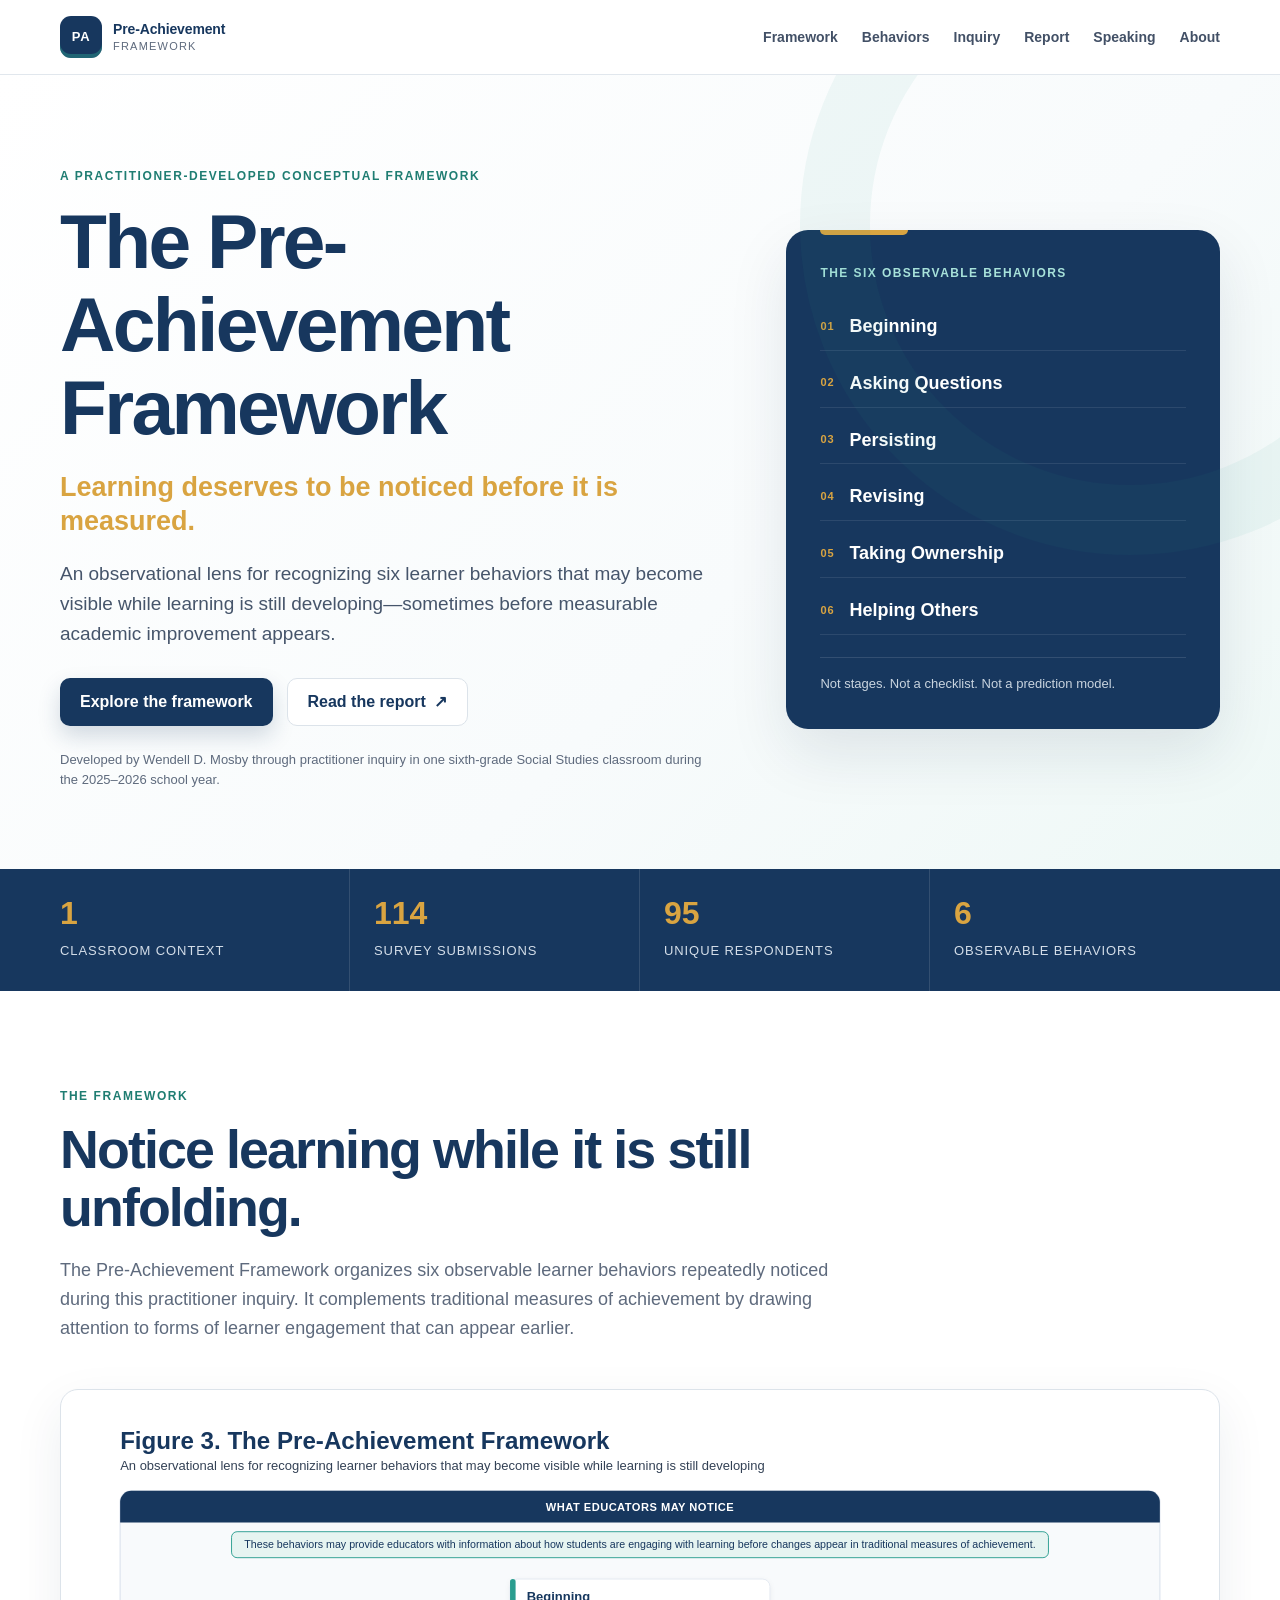
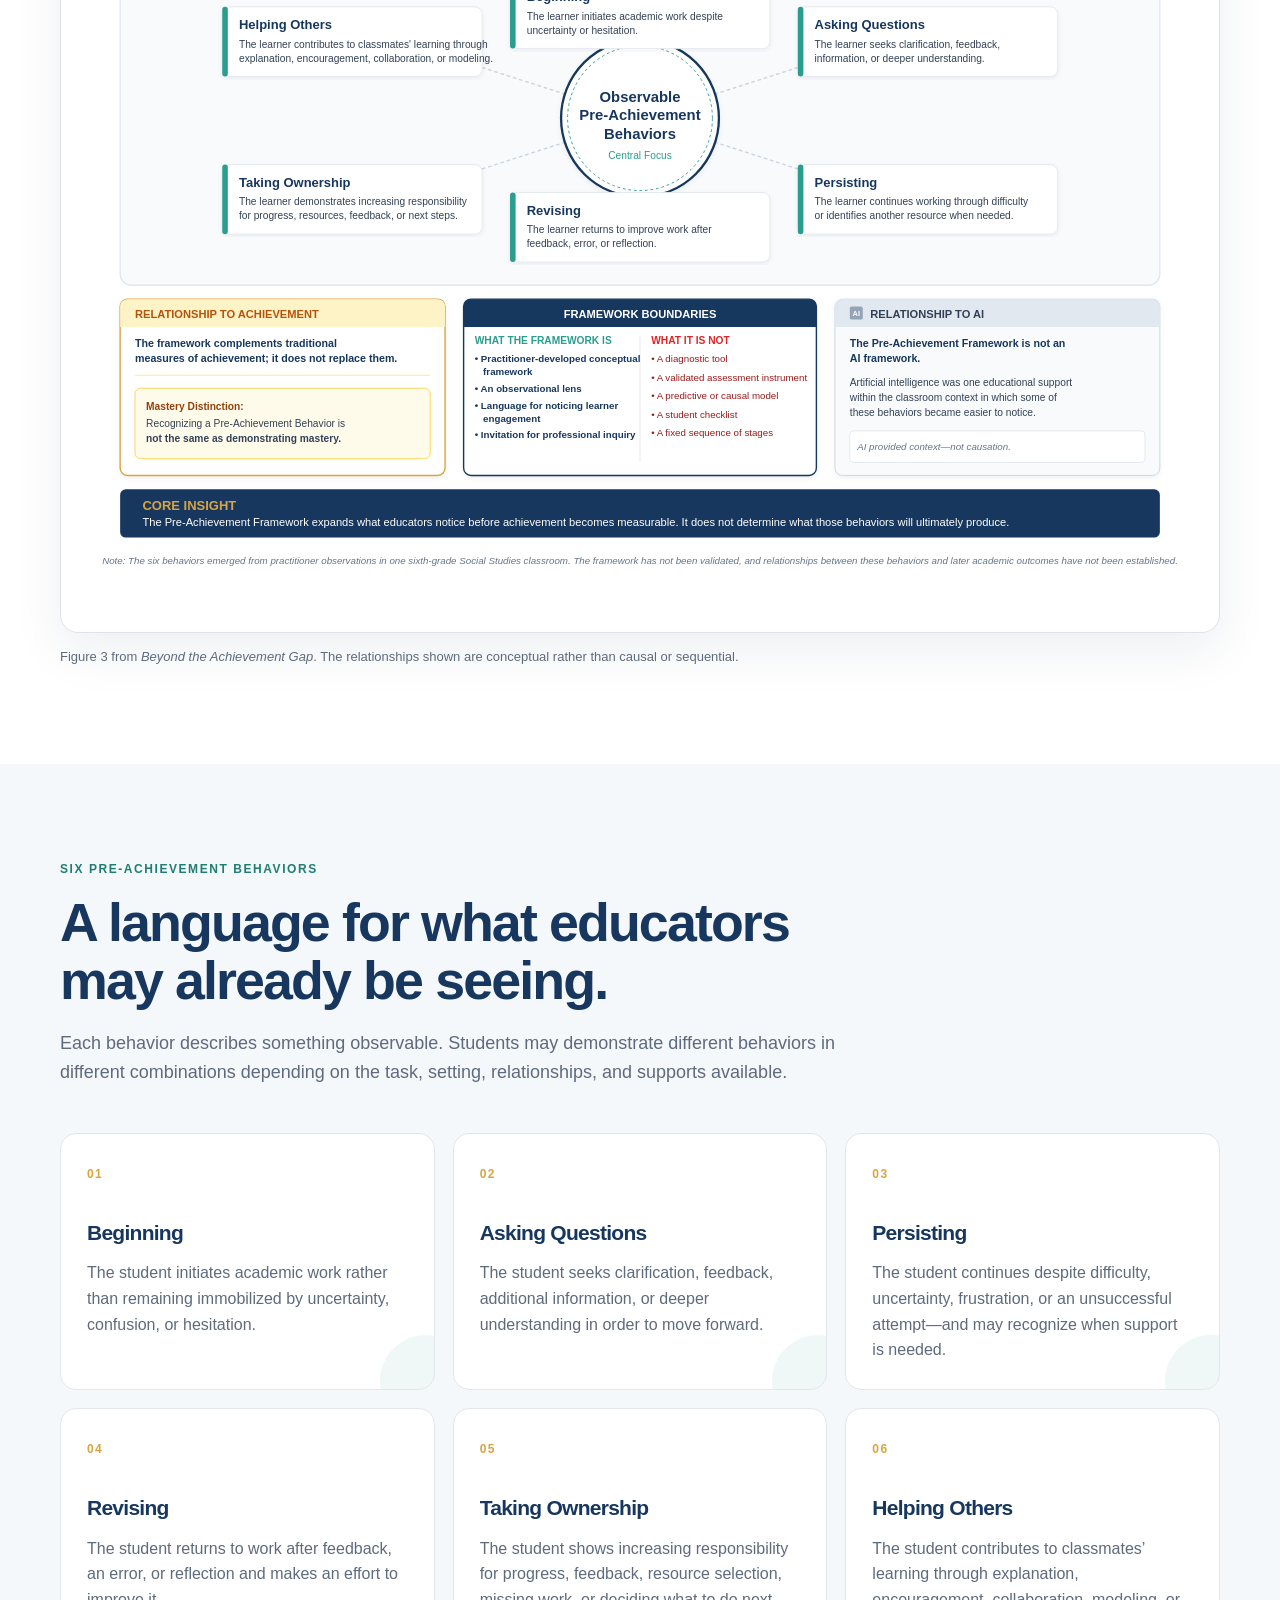
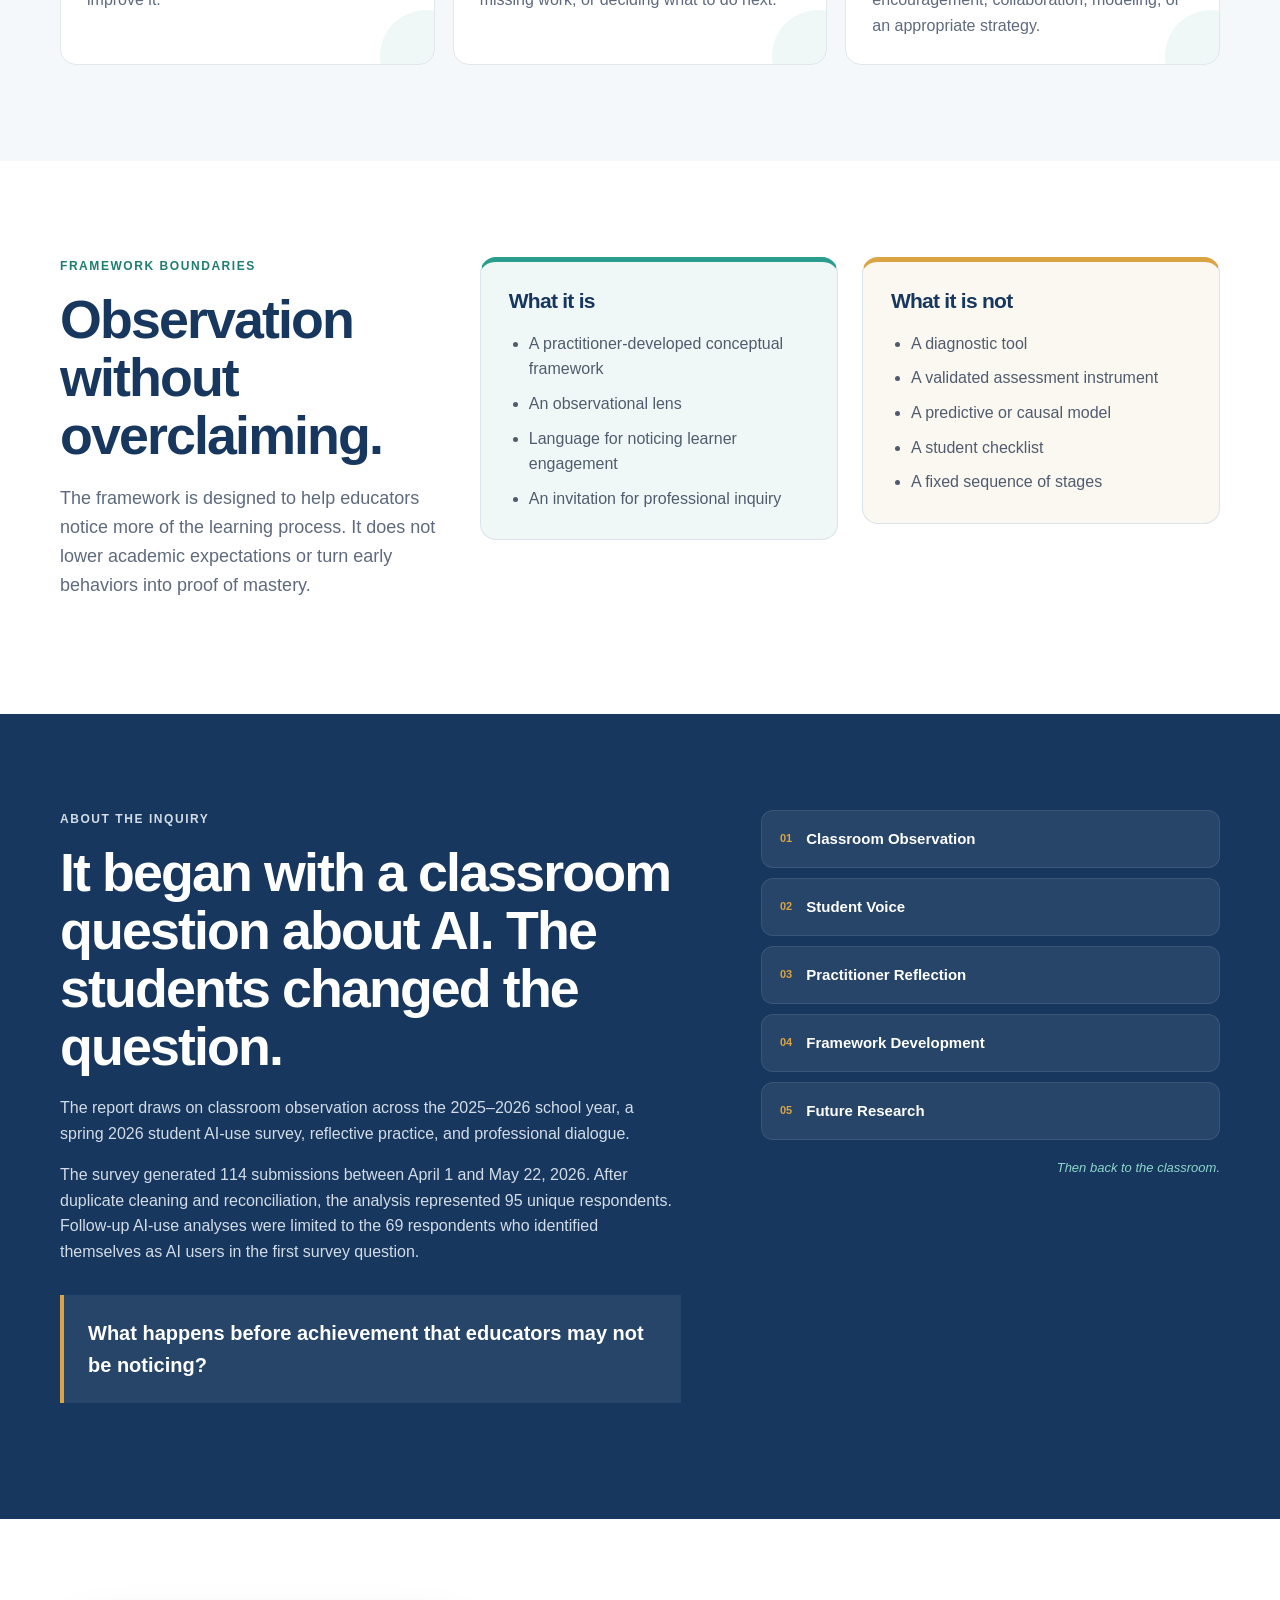
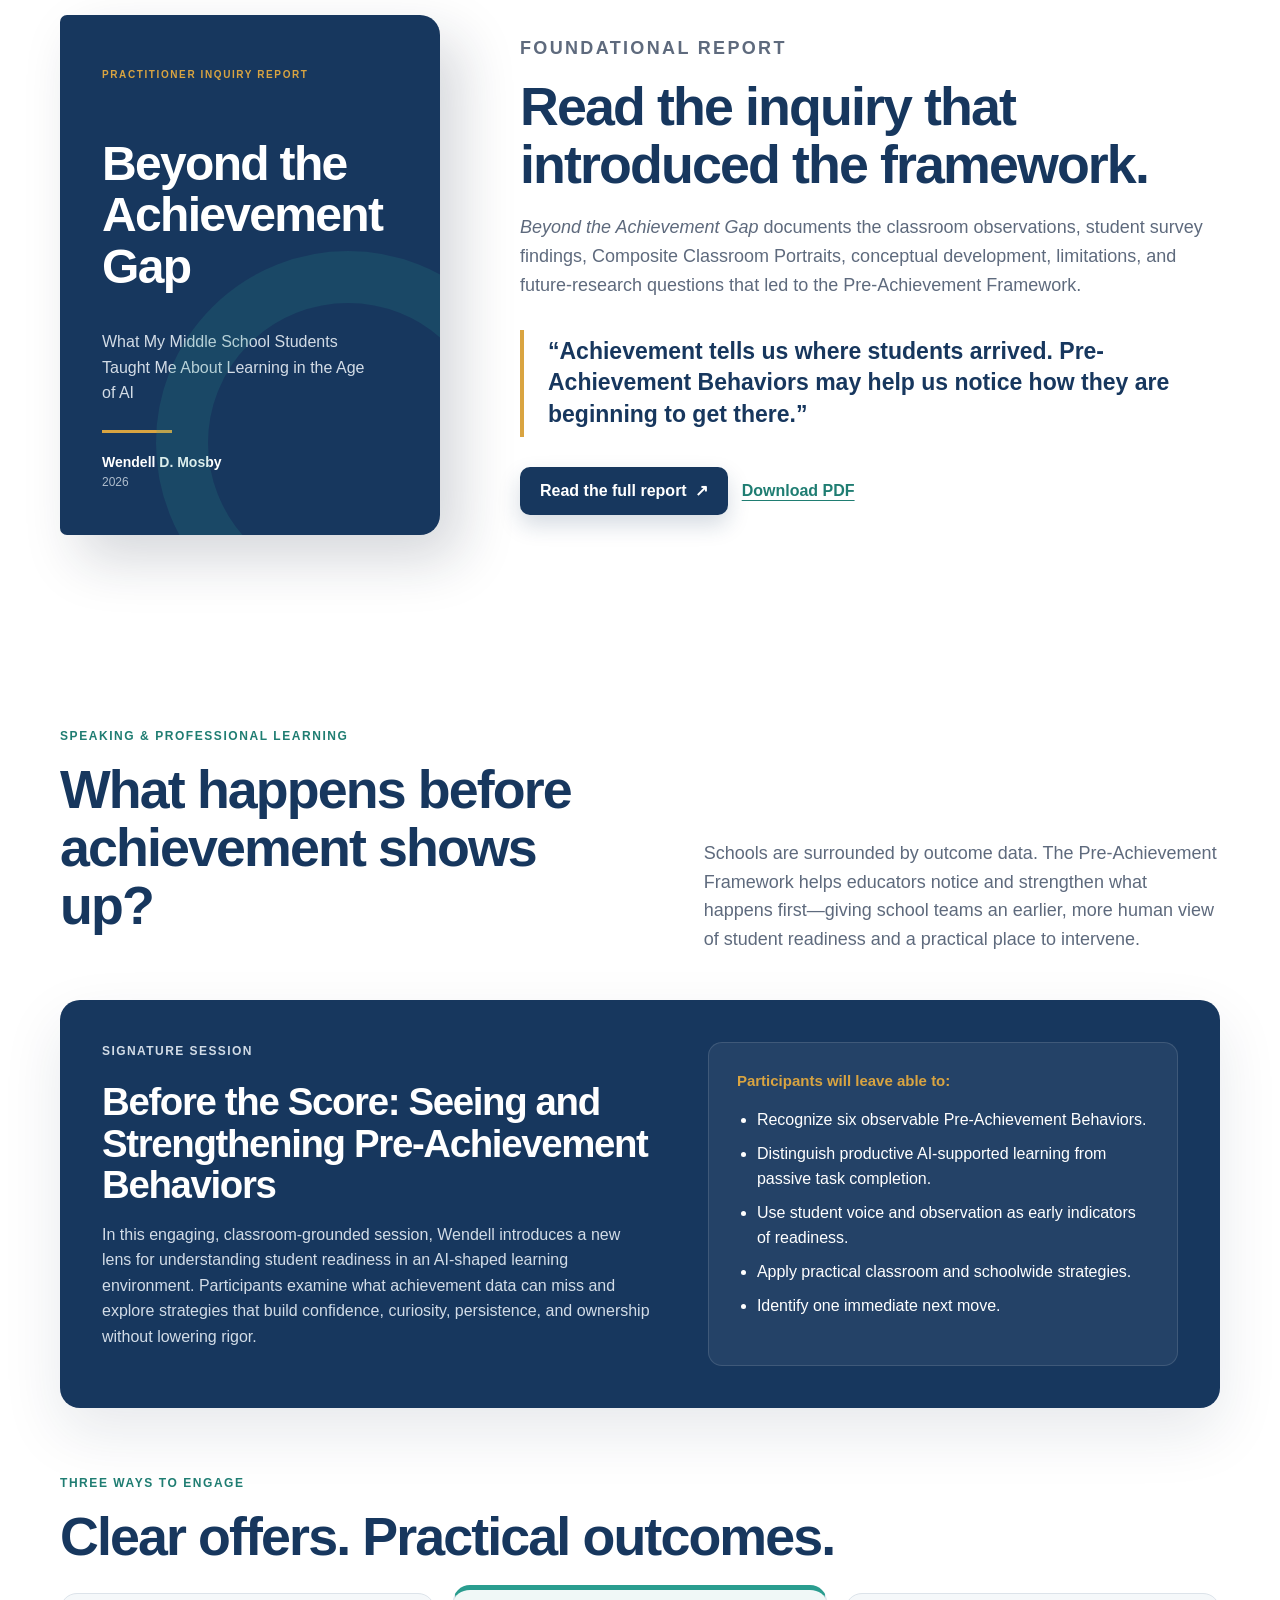
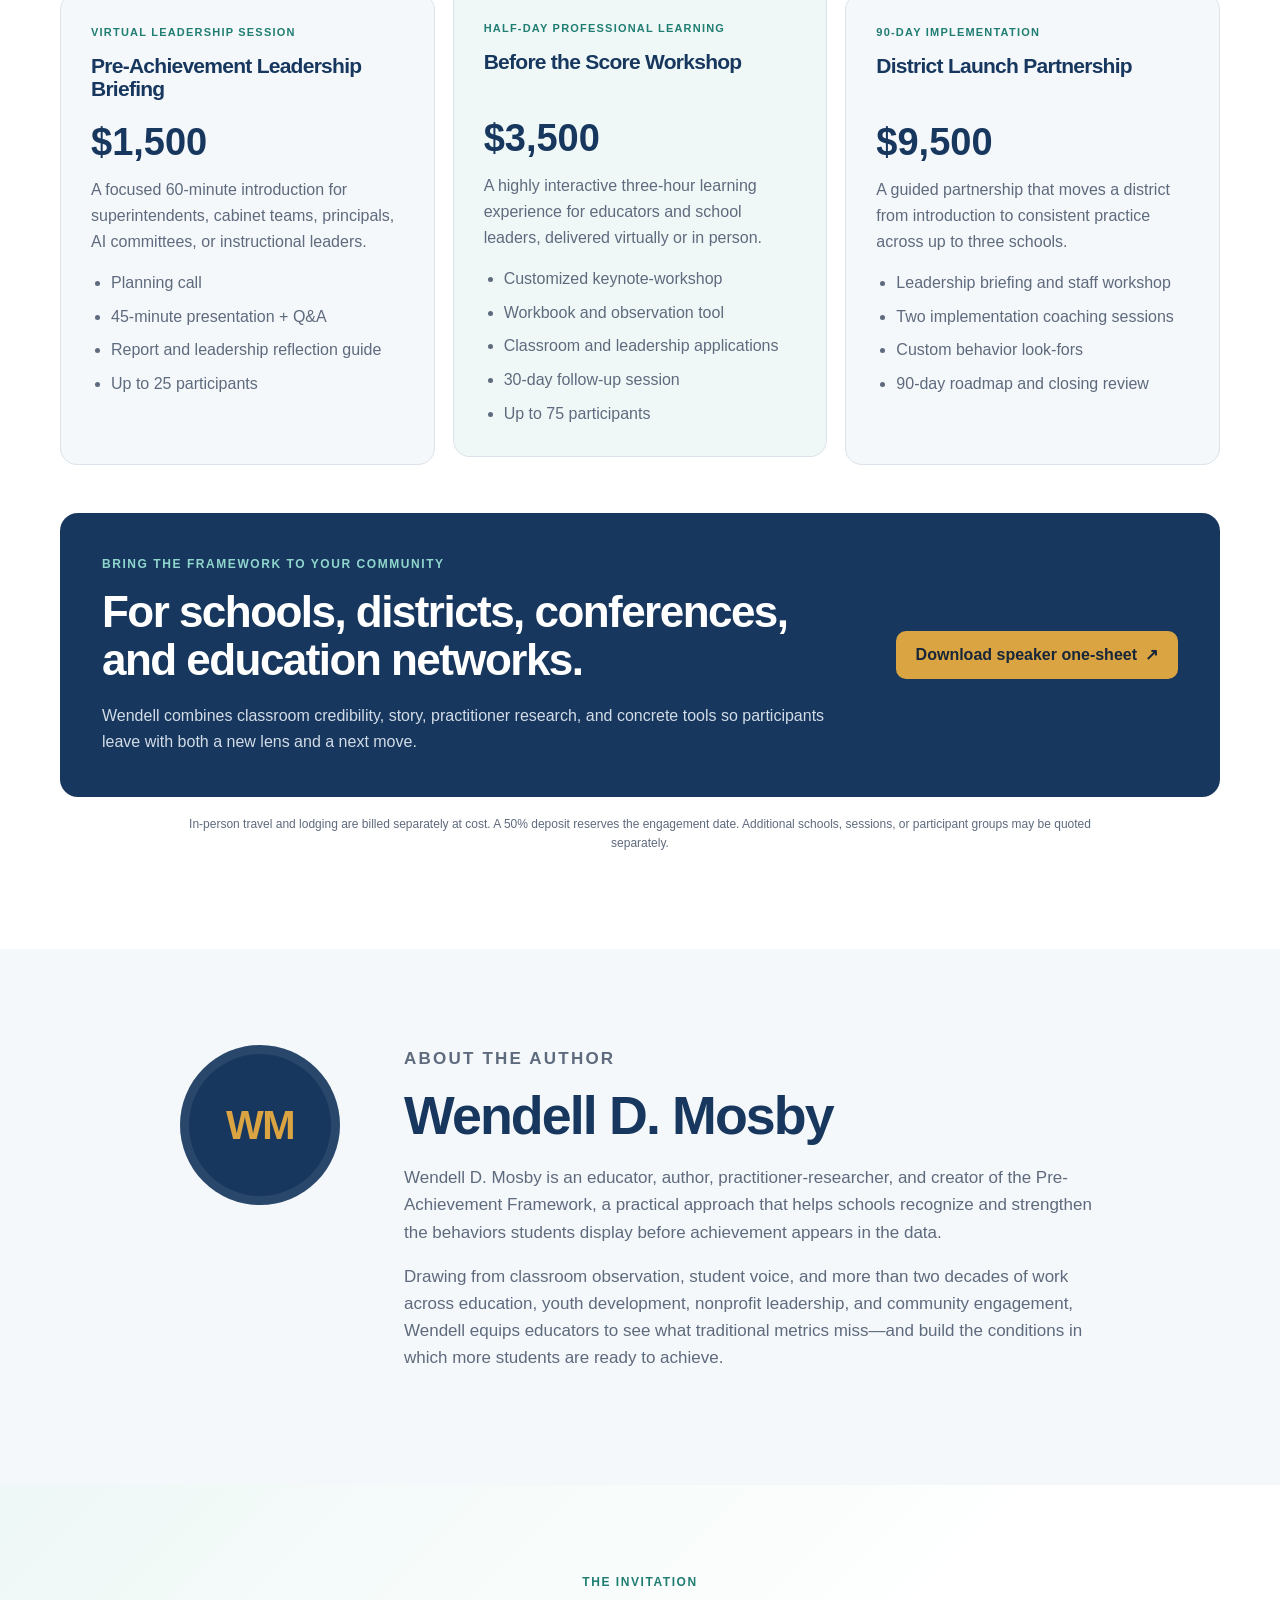
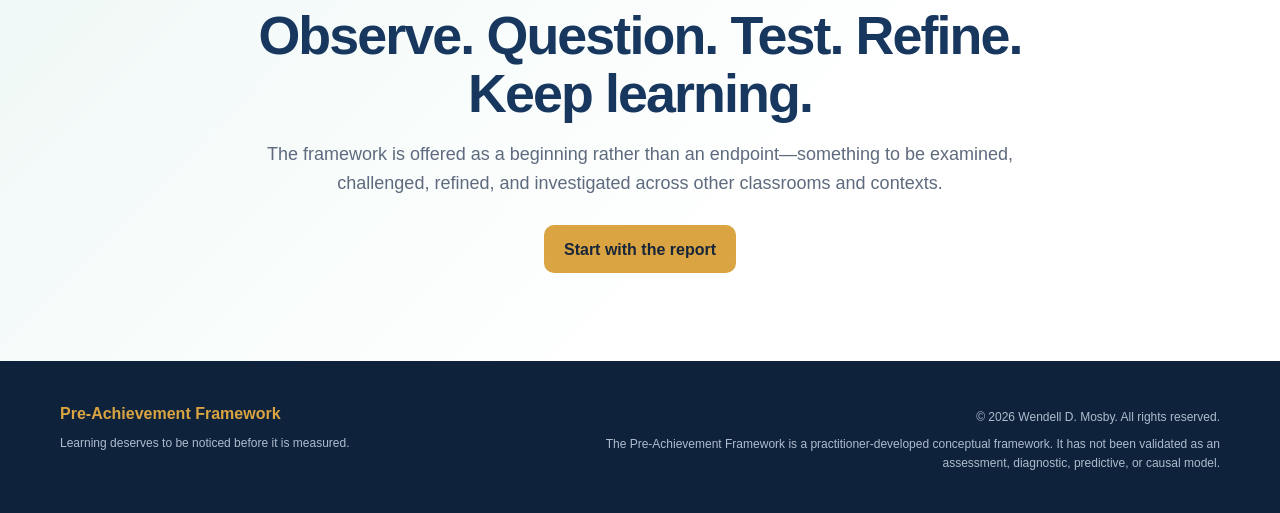
==== index.html @ fcca393e "Add speaking and professional learning section" ====
<!doctype html>
<html lang="en">
<head>
  <meta charset="utf-8">
  <meta name="viewport" content="width=device-width, initial-scale=1">
  <title>Pre-Achievement Framework | Wendell D. Mosby</title>
  <meta name="description" content="The Pre-Achievement Framework is a practitioner-developed observational lens for noticing six learner behaviors while learning is still unfolding: Beginning, Asking Questions, Persisting, Revising, Taking Ownership, and Helping Others.">
  <meta name="author" content="Wendell D. Mosby">
  <meta name="theme-color" content="#17375e">
  <meta property="og:type" content="website">
  <meta property="og:title" content="The Pre-Achievement Framework">
  <meta property="og:description" content="Learning deserves to be noticed before it is measured.">
  <meta property="og:url" content="https://preachievementframework.com/">
  <meta property="og:image" content="https://preachievementframework.com/assets/social-card.png">
  <meta name="twitter:card" content="summary_large_image">
  <link rel="canonical" href="https://preachievementframework.com/">
  <link rel="icon" href="assets/favicon.svg" type="image/svg+xml">
  <link rel="stylesheet" href="styles.css">
  <script type="application/ld+json">
  {
    "@context": "https://schema.org",
    "@type": "CreativeWork",
    "name": "Pre-Achievement Framework",
    "author": {
      "@type": "Person",
      "name": "Wendell D. Mosby"
    },
    "url": "https://preachievementframework.com/",
    "description": "A practitioner-developed conceptual framework that organizes six observable learner behaviors noticed while learning is still developing."
  }
  </script>
</head>
<body>
  <a class="skip-link" href="#main">Skip to main content</a>

  <header class="site-header">
    <div class="container nav-wrap">
      <a class="brand" href="#top" aria-label="Pre-Achievement Framework home">
        <span class="brand-mark" aria-hidden="true">PA</span>
        <span class="brand-copy">
          <strong>Pre-Achievement</strong>
          <small>Framework</small>
        </span>
      </a>
      <nav class="site-nav" aria-label="Primary navigation">
        <a href="#framework">Framework</a>
        <a href="#behaviors">Behaviors</a>
        <a href="#inquiry">Inquiry</a>
        <a href="#report">Report</a>
        <a href="#speaking">Speaking</a>
        <a href="#about">About</a>
      </nav>
    </div>
  </header>

  <main id="main">
    <section class="hero" id="top">
      <div class="container hero-grid">
        <div class="hero-copy">
          <p class="eyebrow">A practitioner-developed conceptual framework</p>
          <h1>The Pre-Achievement Framework</h1>
          <p class="hero-tagline">Learning deserves to be noticed before it is measured.</p>
          <p class="hero-lede">An observational lens for recognizing six learner behaviors that may become visible while learning is still developing—sometimes before measurable academic improvement appears.</p>
          <div class="hero-actions">
            <a class="button button-primary" href="#framework">Explore the framework</a>
            <a class="button button-secondary" href="assets/Beyond-the-Achievement-Gap.pdf" target="_blank" rel="noopener">Read the report <span aria-hidden="true">↗</span></a>
          </div>
          <p class="hero-note">Developed by Wendell D. Mosby through practitioner inquiry in one sixth-grade Social Studies classroom during the 2025–2026 school year.</p>
        </div>

        <div class="hero-panel" aria-label="Pre-Achievement Framework summary">
          <p class="panel-kicker">The six observable behaviors</p>
          <ol class="behavior-list behavior-list-hero">
            <li><span>01</span>Beginning</li>
            <li><span>02</span>Asking Questions</li>
            <li><span>03</span>Persisting</li>
            <li><span>04</span>Revising</li>
            <li><span>05</span>Taking Ownership</li>
            <li><span>06</span>Helping Others</li>
          </ol>
          <div class="panel-rule"></div>
          <p class="panel-foot">Not stages. Not a checklist. Not a prediction model.</p>
        </div>
      </div>
    </section>

    <section class="evidence-strip" aria-label="Inquiry at a glance">
      <div class="container stat-grid">
        <div class="stat"><strong>1</strong><span>classroom context</span></div>
        <div class="stat"><strong>114</strong><span>survey submissions</span></div>
        <div class="stat"><strong>95</strong><span>unique respondents</span></div>
        <div class="stat"><strong>6</strong><span>observable behaviors</span></div>
      </div>
    </section>

    <section class="section" id="framework">
      <div class="container">
        <div class="section-heading narrow">
          <p class="eyebrow">The framework</p>
          <h2>Notice learning while it is still unfolding.</h2>
          <p>The Pre-Achievement Framework organizes six observable learner behaviors repeatedly noticed during this practitioner inquiry. It complements traditional measures of achievement by drawing attention to forms of learner engagement that can appear earlier.</p>
        </div>

        <figure class="framework-figure">
          <div class="figure-shell">
            <img src="assets/pre-achievement-framework.svg" alt="The Pre-Achievement Framework showing six non-sequential observable behaviors: Beginning, Asking Questions, Persisting, Revising, Taking Ownership, and Helping Others. The figure states that the framework complements achievement measures and is not diagnostic, predictive, causal, or a checklist.">
          </div>
          <figcaption>Figure 3 from <em>Beyond the Achievement Gap</em>. The relationships shown are conceptual rather than causal or sequential.</figcaption>
        </figure>
      </div>
    </section>

    <section class="section section-tint" id="behaviors">
      <div class="container">
        <div class="section-heading">
          <p class="eyebrow">Six Pre-Achievement Behaviors</p>
          <h2>A language for what educators may already be seeing.</h2>
          <p>Each behavior describes something observable. Students may demonstrate different behaviors in different combinations depending on the task, setting, relationships, and supports available.</p>
        </div>

        <div class="card-grid">
          <article class="behavior-card">
            <span class="card-number">01</span>
            <h3>Beginning</h3>
            <p>The student initiates academic work rather than remaining immobilized by uncertainty, confusion, or hesitation.</p>
          </article>
          <article class="behavior-card">
            <span class="card-number">02</span>
            <h3>Asking Questions</h3>
            <p>The student seeks clarification, feedback, additional information, or deeper understanding in order to move forward.</p>
          </article>
          <article class="behavior-card">
            <span class="card-number">03</span>
            <h3>Persisting</h3>
            <p>The student continues despite difficulty, uncertainty, frustration, or an unsuccessful attempt—and may recognize when support is needed.</p>
          </article>
          <article class="behavior-card">
            <span class="card-number">04</span>
            <h3>Revising</h3>
            <p>The student returns to work after feedback, an error, or reflection and makes an effort to improve it.</p>
          </article>
          <article class="behavior-card">
            <span class="card-number">05</span>
            <h3>Taking Ownership</h3>
            <p>The student shows increasing responsibility for progress, feedback, resource selection, missing work, or deciding what to do next.</p>
          </article>
          <article class="behavior-card">
            <span class="card-number">06</span>
            <h3>Helping Others</h3>
            <p>The student contributes to classmates’ learning through explanation, encouragement, collaboration, modeling, or an appropriate strategy.</p>
          </article>
        </div>
      </div>
    </section>

    <section class="section guardrails">
      <div class="container guardrail-grid">
        <div>
          <p class="eyebrow">Framework boundaries</p>
          <h2>Observation without overclaiming.</h2>
          <p>The framework is designed to help educators notice more of the learning process. It does not lower academic expectations or turn early behaviors into proof of mastery.</p>
        </div>
        <div class="boundary-card boundary-yes">
          <h3>What it is</h3>
          <ul>
            <li>A practitioner-developed conceptual framework</li>
            <li>An observational lens</li>
            <li>Language for noticing learner engagement</li>
            <li>An invitation for professional inquiry</li>
          </ul>
        </div>
        <div class="boundary-card boundary-no">
          <h3>What it is not</h3>
          <ul>
            <li>A diagnostic tool</li>
            <li>A validated assessment instrument</li>
            <li>A predictive or causal model</li>
            <li>A student checklist</li>
            <li>A fixed sequence of stages</li>
          </ul>
        </div>
      </div>
    </section>

    <section class="section section-navy" id="inquiry">
      <div class="container inquiry-grid">
        <div>
          <p class="eyebrow eyebrow-light">About the inquiry</p>
          <h2>It began with a classroom question about AI. The students changed the question.</h2>
          <p>The report draws on classroom observation across the 2025–2026 school year, a spring 2026 student AI-use survey, reflective practice, and professional dialogue.</p>
          <p>The survey generated 114 submissions between April 1 and May 22, 2026. After duplicate cleaning and reconciliation, the analysis represented 95 unique respondents. Follow-up AI-use analyses were limited to the 69 respondents who identified themselves as AI users in the first survey question.</p>
          <p class="inquiry-question">What happens before achievement that educators may not be noticing?</p>
        </div>
        <div class="inquiry-flow" aria-label="Practitioner inquiry cycle">
          <div><span>01</span><strong>Classroom Observation</strong></div>
          <div><span>02</span><strong>Student Voice</strong></div>
          <div><span>03</span><strong>Practitioner Reflection</strong></div>
          <div><span>04</span><strong>Framework Development</strong></div>
          <div><span>05</span><strong>Future Research</strong></div>
          <p>Then back to the classroom.</p>
        </div>
      </div>
    </section>

    <section class="section" id="report">
      <div class="container report-grid">
        <div class="report-cover" aria-label="Report cover">
          <p class="report-series">PRACTITIONER INQUIRY REPORT</p>
          <h2>Beyond the<br>Achievement Gap</h2>
          <p>What My Middle School Students Taught Me About Learning in the Age of AI</p>
          <div class="report-cover-rule"></div>
          <strong>Wendell D. Mosby</strong>
          <span>2026</span>
        </div>
        <div class="report-copy">
          <p class="eyebrow">Foundational report</p>
          <h2>Read the inquiry that introduced the framework.</h2>
          <p><em>Beyond the Achievement Gap</em> documents the classroom observations, student survey findings, Composite Classroom Portraits, conceptual development, limitations, and future-research questions that led to the Pre-Achievement Framework.</p>
          <blockquote>“Achievement tells us where students arrived. Pre-Achievement Behaviors may help us notice how they are beginning to get there.”</blockquote>
          <div class="hero-actions">
            <a class="button button-primary" href="assets/Beyond-the-Achievement-Gap.pdf" target="_blank" rel="noopener">Read the full report <span aria-hidden="true">↗</span></a>
            <a class="text-link" href="assets/Beyond-the-Achievement-Gap.pdf" download>Download PDF</a>
          </div>
        </div>
      </div>
    </section>

    <section class="section speaking" id="speaking">
      <div class="container">
        <div class="section-heading speaking-heading">
          <div>
            <p class="eyebrow">Speaking &amp; Professional Learning</p>
            <h2>What happens before achievement shows up?</h2>
          </div>
          <p>Schools are surrounded by outcome data. The Pre-Achievement Framework helps educators notice and strengthen what happens first—giving school teams an earlier, more human view of student readiness and a practical place to intervene.</p>
        </div>

        <div class="signature-session">
          <div class="session-copy">
            <p class="panel-kicker">Signature session</p>
            <h3>Before the Score: Seeing and Strengthening Pre-Achievement Behaviors</h3>
            <p>In this engaging, classroom-grounded session, Wendell introduces a new lens for understanding student readiness in an AI-shaped learning environment. Participants examine what achievement data can miss and explore strategies that build confidence, curiosity, persistence, and ownership without lowering rigor.</p>
          </div>
          <div class="session-outcomes">
            <h4>Participants will leave able to:</h4>
            <ul>
              <li>Recognize six observable Pre-Achievement Behaviors.</li>
              <li>Distinguish productive AI-supported learning from passive task completion.</li>
              <li>Use student voice and observation as early indicators of readiness.</li>
              <li>Apply practical classroom and schoolwide strategies.</li>
              <li>Identify one immediate next move.</li>
            </ul>
          </div>
        </div>

        <div class="offers-heading">
          <p class="eyebrow">Three ways to engage</p>
          <h2>Clear offers. Practical outcomes.</h2>
        </div>
        <div class="offer-grid">
          <article class="offer-card">
            <p class="offer-label">Virtual leadership session</p>
            <h3>Pre-Achievement Leadership Briefing</h3>
            <p class="offer-price">$1,500</p>
            <p>A focused 60-minute introduction for superintendents, cabinet teams, principals, AI committees, or instructional leaders.</p>
            <ul>
              <li>Planning call</li>
              <li>45-minute presentation + Q&amp;A</li>
              <li>Report and leadership reflection guide</li>
              <li>Up to 25 participants</li>
            </ul>
          </article>
          <article class="offer-card offer-featured">
            <p class="offer-label">Half-day professional learning</p>
            <h3>Before the Score Workshop</h3>
            <p class="offer-price">$3,500</p>
            <p>A highly interactive three-hour learning experience for educators and school leaders, delivered virtually or in person.</p>
            <ul>
              <li>Customized keynote-workshop</li>
              <li>Workbook and observation tool</li>
              <li>Classroom and leadership applications</li>
              <li>30-day follow-up session</li>
              <li>Up to 75 participants</li>
            </ul>
          </article>
          <article class="offer-card">
            <p class="offer-label">90-day implementation</p>
            <h3>District Launch Partnership</h3>
            <p class="offer-price">$9,500</p>
            <p>A guided partnership that moves a district from introduction to consistent practice across up to three schools.</p>
            <ul>
              <li>Leadership briefing and staff workshop</li>
              <li>Two implementation coaching sessions</li>
              <li>Custom behavior look-fors</li>
              <li>90-day roadmap and closing review</li>
            </ul>
          </article>
        </div>

        <div class="booking-band">
          <div>
            <p class="eyebrow eyebrow-light">Bring the framework to your community</p>
            <h2>For schools, districts, conferences, and education networks.</h2>
            <p>Wendell combines classroom credibility, story, practitioner research, and concrete tools so participants leave with both a new lens and a next move.</p>
          </div>
          <a class="button button-gold" href="assets/Wendell_Mosby_Pre-Achievement_One-Sheet.pdf" target="_blank" rel="noopener">Download speaker one-sheet <span aria-hidden="true">↗</span></a>
        </div>
        <p class="pricing-note">In-person travel and lodging are billed separately at cost. A 50% deposit reserves the engagement date. Additional schools, sessions, or participant groups may be quoted separately.</p>
      </div>
    </section>

    <section class="section section-tint" id="about">
      <div class="container about-grid">
        <div class="author-monogram" aria-hidden="true">WM</div>
        <div>
          <p class="eyebrow">About the author</p>
          <h2>Wendell D. Mosby</h2>
          <p>Wendell D. Mosby is an educator, author, practitioner-researcher, and creator of the Pre-Achievement Framework, a practical approach that helps schools recognize and strengthen the behaviors students display before achievement appears in the data.</p>
          <p>Drawing from classroom observation, student voice, and more than two decades of work across education, youth development, nonprofit leadership, and community engagement, Wendell equips educators to see what traditional metrics miss—and build the conditions in which more students are ready to achieve.</p>
        </div>
      </div>
    </section>

    <section class="closing">
      <div class="container closing-inner">
        <p class="eyebrow">The invitation</p>
        <h2>Observe. Question. Test. Refine. Keep learning.</h2>
        <p>The framework is offered as a beginning rather than an endpoint—something to be examined, challenged, refined, and investigated across other classrooms and contexts.</p>
        <a class="button button-gold" href="assets/Beyond-the-Achievement-Gap.pdf" target="_blank" rel="noopener">Start with the report</a>
      </div>
    </section>
  </main>

  <footer class="site-footer">
    <div class="container footer-grid">
      <div>
        <strong>Pre-Achievement Framework</strong>
        <p>Learning deserves to be noticed before it is measured.</p>
      </div>
      <div class="footer-note">
        <p>© 2026 Wendell D. Mosby. All rights reserved.</p>
        <p>The Pre-Achievement Framework is a practitioner-developed conceptual framework. It has not been validated as an assessment, diagnostic, predictive, or causal model.</p>
      </div>
    </div>
  </footer>
</body>
</html>
---- styles.css ----
:root {
  --navy: #17375e;
  --navy-2: #102844;
  --teal: #2a9d8f;
  --teal-dark: #1f7d72;
  --gold: #d9a441;
  --ink: #172033;
  --muted: #5e6a7d;
  --line: #dce3ea;
  --soft: #f5f8fa;
  --white: #ffffff;
  --radius: 18px;
  --shadow: 0 24px 60px rgba(20, 40, 70, 0.10);
}

* { box-sizing: border-box; }
html { scroll-behavior: smooth; }
body {
  margin: 0;
  color: var(--ink);
  background: var(--white);
  font-family: Inter, ui-sans-serif, -apple-system, BlinkMacSystemFont, "Segoe UI", Roboto, Helvetica, Arial, sans-serif;
  line-height: 1.6;
  -webkit-font-smoothing: antialiased;
}
img { max-width: 100%; display: block; }
a { color: inherit; }
.container { width: min(1160px, calc(100% - 40px)); margin: 0 auto; }
.narrow { max-width: 780px; }
.skip-link { position: absolute; top: -60px; left: 20px; background: var(--navy); color: white; padding: 10px 14px; z-index: 1000; }
.skip-link:focus { top: 12px; }

.site-header {
  position: sticky;
  top: 0;
  z-index: 20;
  background: rgba(255,255,255,.94);
  backdrop-filter: blur(14px);
  border-bottom: 1px solid rgba(220,227,234,.85);
}
.nav-wrap { min-height: 74px; display: flex; align-items: center; justify-content: space-between; gap: 32px; }
.brand { display: flex; align-items: center; gap: 11px; text-decoration: none; color: var(--navy); }
.brand-mark { width: 42px; height: 42px; border-radius: 11px; background: var(--navy); color: white; display: grid; place-items: center; font-size: 13px; font-weight: 800; letter-spacing: .06em; box-shadow: inset 0 -4px 0 rgba(42,157,143,.45); }
.brand-copy { display: flex; flex-direction: column; line-height: 1.05; }
.brand-copy strong { font-size: 14px; letter-spacing: -.01em; }
.brand-copy small { color: var(--muted); font-size: 11px; margin-top: 4px; text-transform: uppercase; letter-spacing: .11em; }
.site-nav { display: flex; gap: 24px; align-items: center; }
.site-nav a { color: #425066; text-decoration: none; font-size: 14px; font-weight: 650; }
.site-nav a:hover, .site-nav a:focus { color: var(--teal-dark); }

.hero { position: relative; overflow: visible; padding: 92px 0 78px; background: linear-gradient(135deg, #fff 0%, #f8fbfc 60%, #eef8f6 100%); }
.hero::after { content: ""; position: absolute; right: -180px; top: -180px; width: 520px; height: 520px; border-radius: 50%; border: 70px solid rgba(42,157,143,.06); pointer-events: none; }
.hero-grid { display: grid; grid-template-columns: minmax(0, 1.2fr) minmax(330px, .8fr); gap: 76px; align-items: center; }
.eyebrow { margin: 0 0 14px; color: var(--teal-dark); font-size: 12px; font-weight: 800; text-transform: uppercase; letter-spacing: .13em; }
.eyebrow-light { color: #8fd6cd; }
h1, h2, h3 { color: var(--navy); margin-top: 0; line-height: 1.08; letter-spacing: -.035em; }
h1 { font-size: clamp(48px, 6vw, 78px); margin-bottom: 22px; max-width: 760px; }
h2 { font-size: clamp(34px, 4.2vw, 54px); margin-bottom: 20px; }
h3 { font-size: 21px; margin-bottom: 10px; }
.hero-tagline { margin: 0 0 20px; color: var(--gold); font-weight: 750; font-size: clamp(20px, 2.2vw, 27px); line-height: 1.25; }
.hero-lede { max-width: 720px; font-size: 19px; color: #46556b; margin: 0 0 28px; }
.hero-actions { display: flex; align-items: center; gap: 14px; flex-wrap: wrap; }
.button { display: inline-flex; align-items: center; justify-content: center; gap: 8px; min-height: 48px; padding: 0 20px; border-radius: 10px; font-weight: 750; text-decoration: none; transition: transform .15s ease, box-shadow .15s ease, background .15s ease; }
.button:hover { transform: translateY(-1px); }
.button-primary { background: var(--navy); color: white; box-shadow: 0 10px 22px rgba(23,55,94,.18); }
.button-primary:hover { background: var(--navy-2); }
.button-secondary { background: white; color: var(--navy); border: 1px solid var(--line); }
.button-gold { background: var(--gold); color: #18263a; }
.text-link { color: var(--teal-dark); font-weight: 750; text-underline-offset: 4px; }
.hero-note { max-width: 670px; margin: 24px 0 0; color: var(--muted); font-size: 13px; }

.hero-panel { position: relative; background: var(--navy); color: white; border-radius: 22px; padding: 34px; box-shadow: var(--shadow); }
.hero-panel::before { content: ""; position: absolute; top: 0; left: 34px; width: 88px; height: 5px; background: var(--gold); border-radius: 0 0 5px 5px; }
.panel-kicker { margin: 0 0 20px; color: #a8e2da; font-size: 12px; font-weight: 800; text-transform: uppercase; letter-spacing: .12em; }
.behavior-list { list-style: none; margin: 0; padding: 0; }
.behavior-list-hero { display: grid; gap: 9px; }
.behavior-list-hero li { display: flex; align-items: center; gap: 15px; padding: 9px 0; font-size: 18px; font-weight: 680; border-bottom: 1px solid rgba(255,255,255,.09); }
.behavior-list-hero span { color: var(--gold); font-size: 11px; letter-spacing: .08em; }
.panel-rule { height: 1px; background: rgba(255,255,255,.12); margin: 22px 0 16px; }
.panel-foot { margin: 0; color: #c9d4df; font-size: 13px; }

.evidence-strip { background: var(--navy); color: white; }
.stat-grid { display: grid; grid-template-columns: repeat(4, 1fr); }
.stat { padding: 28px 24px; border-right: 1px solid rgba(255,255,255,.12); }
.stat:first-child { padding-left: 0; }
.stat:last-child { border-right: 0; }
.stat strong { display: block; color: var(--gold); font-size: 32px; line-height: 1; margin-bottom: 8px; }
.stat span { color: #d4dee9; font-size: 13px; text-transform: uppercase; letter-spacing: .07em; }

.section { padding: 96px 0; }
.section-tint { background: var(--soft); }
.section-heading { max-width: 820px; margin-bottom: 46px; }
.section-heading p:last-child, .guardrails > .container > div:first-child p:last-child { color: var(--muted); font-size: 18px; }
.figure-shell { background: white; border: 1px solid var(--line); border-radius: var(--radius); padding: 22px; box-shadow: 0 18px 50px rgba(30,55,80,.08); }
.framework-figure { margin: 44px 0 0; }
.framework-figure figcaption { margin-top: 14px; color: var(--muted); font-size: 13px; }

.card-grid { display: grid; grid-template-columns: repeat(3, 1fr); gap: 18px; }
.behavior-card { min-height: 235px; background: white; border: 1px solid #e2e7ec; border-radius: 16px; padding: 26px; position: relative; overflow: hidden; }
.behavior-card::after { content: ""; position: absolute; right: -38px; bottom: -38px; width: 92px; height: 92px; border-radius: 50%; background: rgba(42,157,143,.07); }
.card-number { display: inline-block; margin-bottom: 38px; color: var(--gold); font-size: 12px; font-weight: 850; letter-spacing: .12em; }
.behavior-card p { color: var(--muted); margin-bottom: 0; }

.guardrail-grid { display: grid; grid-template-columns: 1.05fr .95fr .95fr; gap: 24px; align-items: start; }
.boundary-card { border-radius: 16px; padding: 28px; border: 1px solid var(--line); }
.boundary-yes { background: #f0f8f7; border-top: 5px solid var(--teal); }
.boundary-no { background: #fbf8f1; border-top: 5px solid var(--gold); }
.boundary-card ul { margin: 18px 0 0; padding-left: 20px; color: #4f5c6e; }
.boundary-card li + li { margin-top: 9px; }

.section-navy { background: var(--navy); color: white; }
.section-navy h2 { color: white; }
.section-navy p { color: #d2dce7; }
.inquiry-grid { display: grid; grid-template-columns: 1.15fr .85fr; gap: 80px; align-items: start; }
.inquiry-question { margin-top: 30px !important; padding: 22px 24px; color: white !important; border-left: 4px solid var(--gold); background: rgba(255,255,255,.07); font-size: 20px; font-weight: 750; }
.inquiry-flow { display: grid; gap: 10px; }
.inquiry-flow div { display: flex; align-items: center; gap: 14px; padding: 16px 18px; border-radius: 12px; background: rgba(255,255,255,.07); border: 1px solid rgba(255,255,255,.09); }
.inquiry-flow span { color: var(--gold); font-size: 11px; font-weight: 850; }
.inquiry-flow strong { color: white; font-size: 15px; }
.inquiry-flow p { margin: 8px 0 0; color: #8fd6cd; font-size: 13px; text-align: right; font-style: italic; }

.report-grid { display: grid; grid-template-columns: 380px 1fr; gap: 80px; align-items: center; }
.report-cover { min-height: 520px; display: flex; flex-direction: column; padding: 42px; color: white; background: var(--navy); border-radius: 7px 20px 20px 7px; box-shadow: 20px 24px 55px rgba(20,35,55,.18); position: relative; overflow: hidden; }
.report-cover::after { content: ""; position: absolute; right: -100px; bottom: -100px; width: 280px; height: 280px; border: 52px solid rgba(42,157,143,.17); border-radius: 50%; }
.report-cover h2 { color: white; font-size: 48px; margin: 45px 0 20px; }
.report-cover > p:not(.report-series) { max-width: 270px; color: #d3dce6; font-size: 16px; }
.report-series { color: var(--gold); font-size: 10px; font-weight: 850; letter-spacing: .16em; }
.report-cover-rule { margin-top: auto; height: 3px; width: 70px; background: var(--gold); }
.report-cover strong { margin-top: 18px; font-size: 14px; }
.report-cover span { color: #aebccc; font-size: 12px; }
.report-copy > p { color: var(--muted); font-size: 18px; }
blockquote { margin: 30px 0; padding: 6px 0 6px 24px; border-left: 4px solid var(--gold); color: var(--navy); font-size: 23px; font-weight: 680; line-height: 1.38; }

.speaking { background: #fff; }
.speaking-heading { max-width: none; display: grid; grid-template-columns: 1fr .9fr; gap: 70px; align-items: end; }
.speaking-heading p:last-child { margin: 0; color: var(--muted); font-size: 18px; }
.signature-session { display: grid; grid-template-columns: 1.08fr .92fr; gap: 54px; padding: 42px; border-radius: 20px; background: var(--navy); color: white; box-shadow: var(--shadow); }
.signature-session h3 { max-width: 690px; color: white; font-size: clamp(28px, 3vw, 40px); }
.signature-session p { color: #d2dce7; }
.session-outcomes { padding: 26px 28px; border: 1px solid rgba(255,255,255,.12); border-radius: 14px; background: rgba(255,255,255,.06); }
.session-outcomes h4 { margin: 0 0 14px; color: var(--gold); font-size: 15px; }
.session-outcomes ul, .offer-card ul { margin: 0; padding-left: 20px; }
.session-outcomes li + li, .offer-card li + li { margin-top: 8px; }
.offers-heading { margin: 66px 0 28px; }
.offers-heading h2 { margin-bottom: 0; }
.offer-grid { display: grid; grid-template-columns: repeat(3, 1fr); gap: 18px; align-items: stretch; }
.offer-card { padding: 30px; border: 1px solid var(--line); border-radius: 17px; background: var(--soft); }
.offer-card h3 { min-height: 48px; }
.offer-card > p:not(.offer-label):not(.offer-price), .offer-card ul { color: var(--muted); }
.offer-featured { border-top: 5px solid var(--teal); background: #f0f8f7; transform: translateY(-8px); }
.offer-label { margin: 0 0 14px; color: var(--teal-dark); font-size: 11px; font-weight: 850; text-transform: uppercase; letter-spacing: .11em; }
.offer-price { margin: 20px 0 12px; color: var(--navy); font-size: 38px; font-weight: 850; line-height: 1; }
.booking-band { margin-top: 48px; padding: 42px; display: grid; grid-template-columns: 1fr auto; gap: 50px; align-items: center; border-radius: 18px; background: var(--navy); color: white; }
.booking-band h2 { color: white; font-size: clamp(30px, 3.5vw, 44px); }
.booking-band p:not(.eyebrow) { max-width: 760px; margin-bottom: 0; color: #d2dce7; }
.pricing-note { margin: 18px auto 0; max-width: 920px; color: var(--muted); font-size: 12px; text-align: center; }

.about-grid { display: grid; grid-template-columns: 180px 1fr; gap: 44px; align-items: start; max-width: 920px; }
.author-monogram { width: 160px; height: 160px; border-radius: 50%; display: grid; place-items: center; background: var(--navy); color: var(--gold); font-size: 40px; font-weight: 850; letter-spacing: -.04em; box-shadow: inset 0 0 0 9px rgba(255,255,255,.08); }
.about-grid p { color: var(--muted); font-size: 17px; }

.closing { padding: 88px 0; background: linear-gradient(135deg, #eef8f6, #fff 62%); text-align: center; }
.closing-inner { max-width: 830px; }
.closing h2 { margin-bottom: 18px; }
.closing p:not(.eyebrow) { color: var(--muted); font-size: 18px; margin: 0 auto 28px; }

.site-footer { padding: 40px 0; background: #0e223b; color: white; }
.footer-grid { display: grid; grid-template-columns: 1fr 1.4fr; gap: 50px; }
.site-footer strong { color: var(--gold); }
.site-footer p { color: #aebccd; font-size: 12px; margin: 7px 0 0; }
.footer-note { text-align: right; }

@media (max-width: 920px) {
  .site-nav { display: none; }
  .hero { padding-top: 64px; }
  .hero-grid, .report-grid, .inquiry-grid, .guardrail-grid, .speaking-heading, .signature-session, .booking-band { grid-template-columns: 1fr; gap: 42px; }
  .card-grid { grid-template-columns: repeat(2, 1fr); }
  .offer-grid { grid-template-columns: 1fr; }
  .offer-featured { transform: none; }
  .report-cover { max-width: 420px; }
  .stat-grid { grid-template-columns: repeat(2, 1fr); }
  .stat:nth-child(2) { border-right: 0; }
  .stat:nth-child(3), .stat:nth-child(4) { border-top: 1px solid rgba(255,255,255,.12); }
  .stat:nth-child(3) { padding-left: 0; }
}

@media (max-width: 620px) {
  .container { width: min(100% - 28px, 1160px); }
  .section { padding: 72px 0; }
  h1 { font-size: 46px; }
  h2 { font-size: 36px; }
  .hero-lede { font-size: 17px; }
  .hero-panel { padding: 28px 22px; }
  .card-grid { grid-template-columns: 1fr; }
  .stat { padding: 23px 15px; }
  .stat strong { font-size: 27px; }
  .stat span { font-size: 10px; }
  .report-cover { min-height: 470px; padding: 30px; }
  .report-cover h2 { font-size: 42px; }
  .signature-session, .booking-band { padding: 30px 24px; }
  .session-outcomes { padding: 22px 20px; }
  .about-grid { grid-template-columns: 1fr; }
  .author-monogram { width: 110px; height: 110px; font-size: 30px; }
  .footer-grid { grid-template-columns: 1fr; gap: 22px; }
  .footer-note { text-align: left; }
}
@media (max-width: 620px) {
  .hero {
    overflow: visible;
  }

  .hero-grid {
    gap: 28px;
  }

  .hero-panel {
    margin-top: 8px;
  }
}
@media (prefers-reduced-motion: reduce) {
  html { scroll-behavior: auto; }
  .button { transition: none; }
}
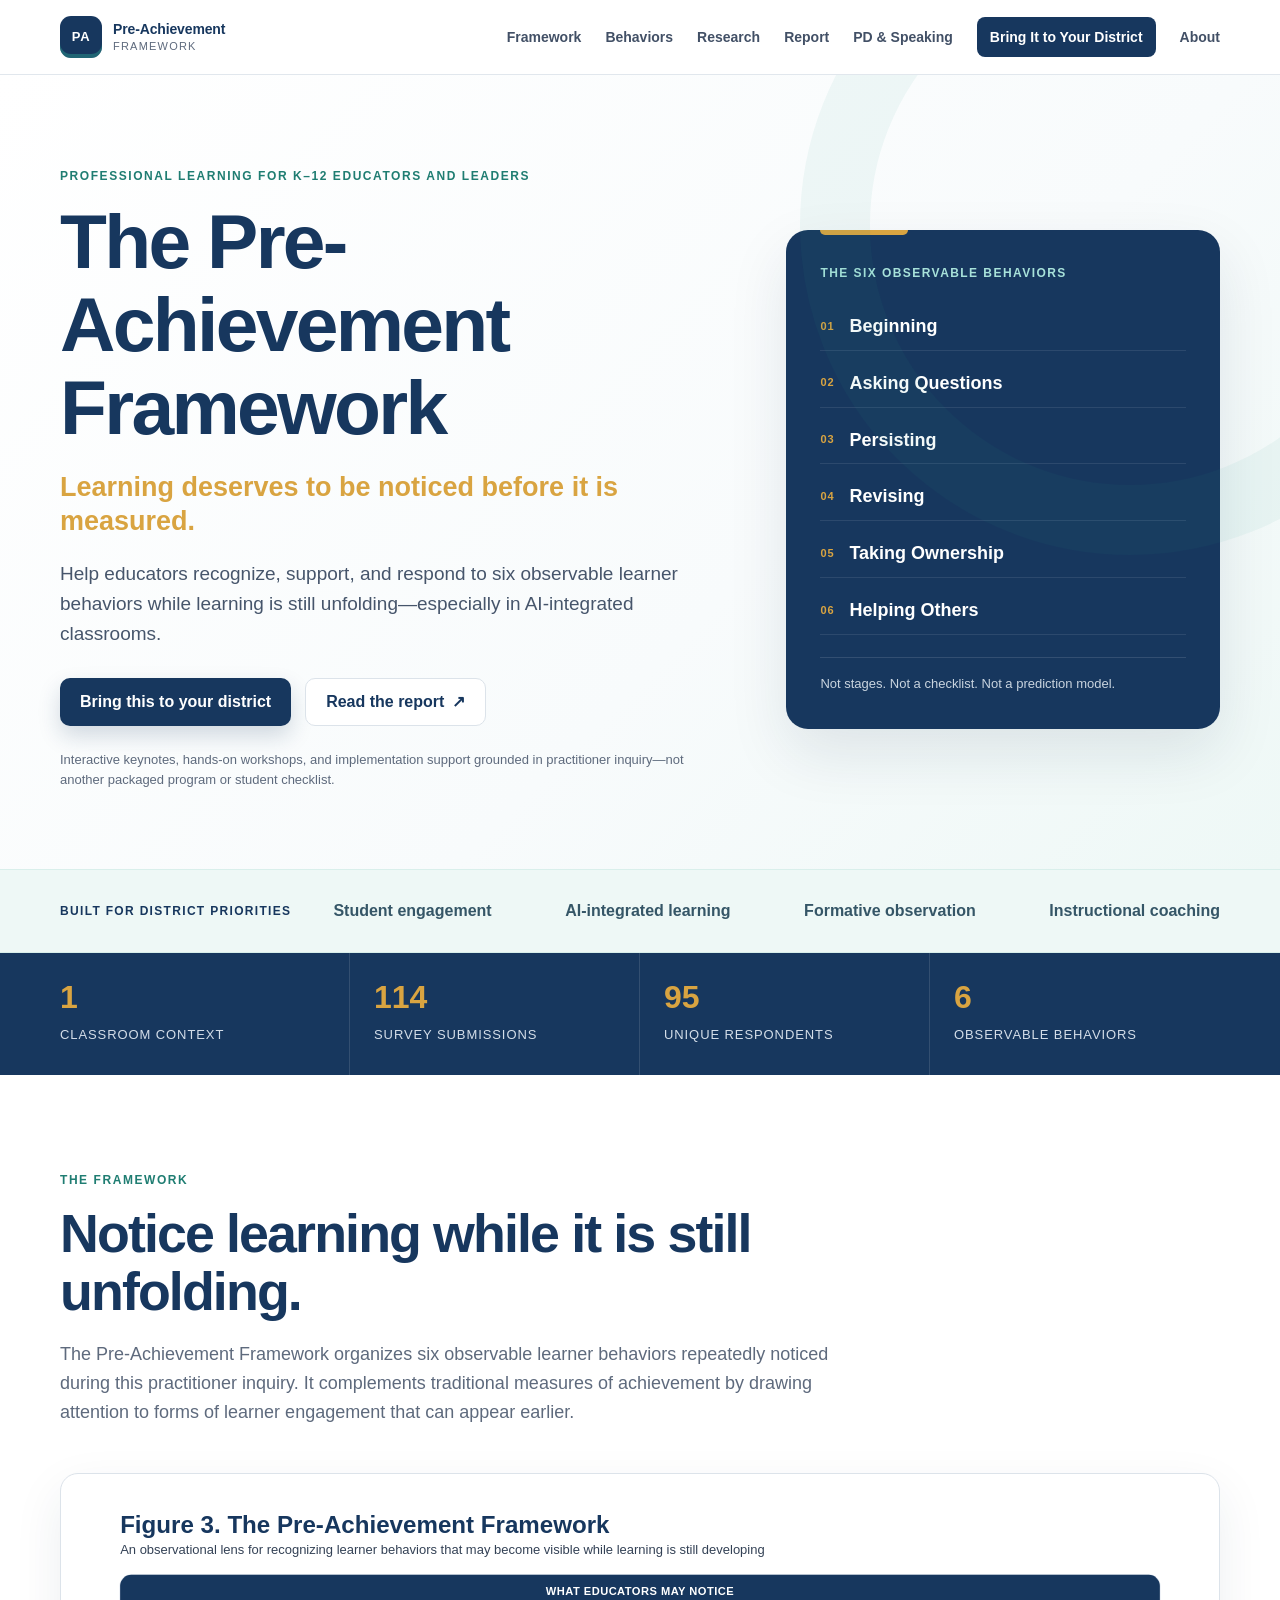
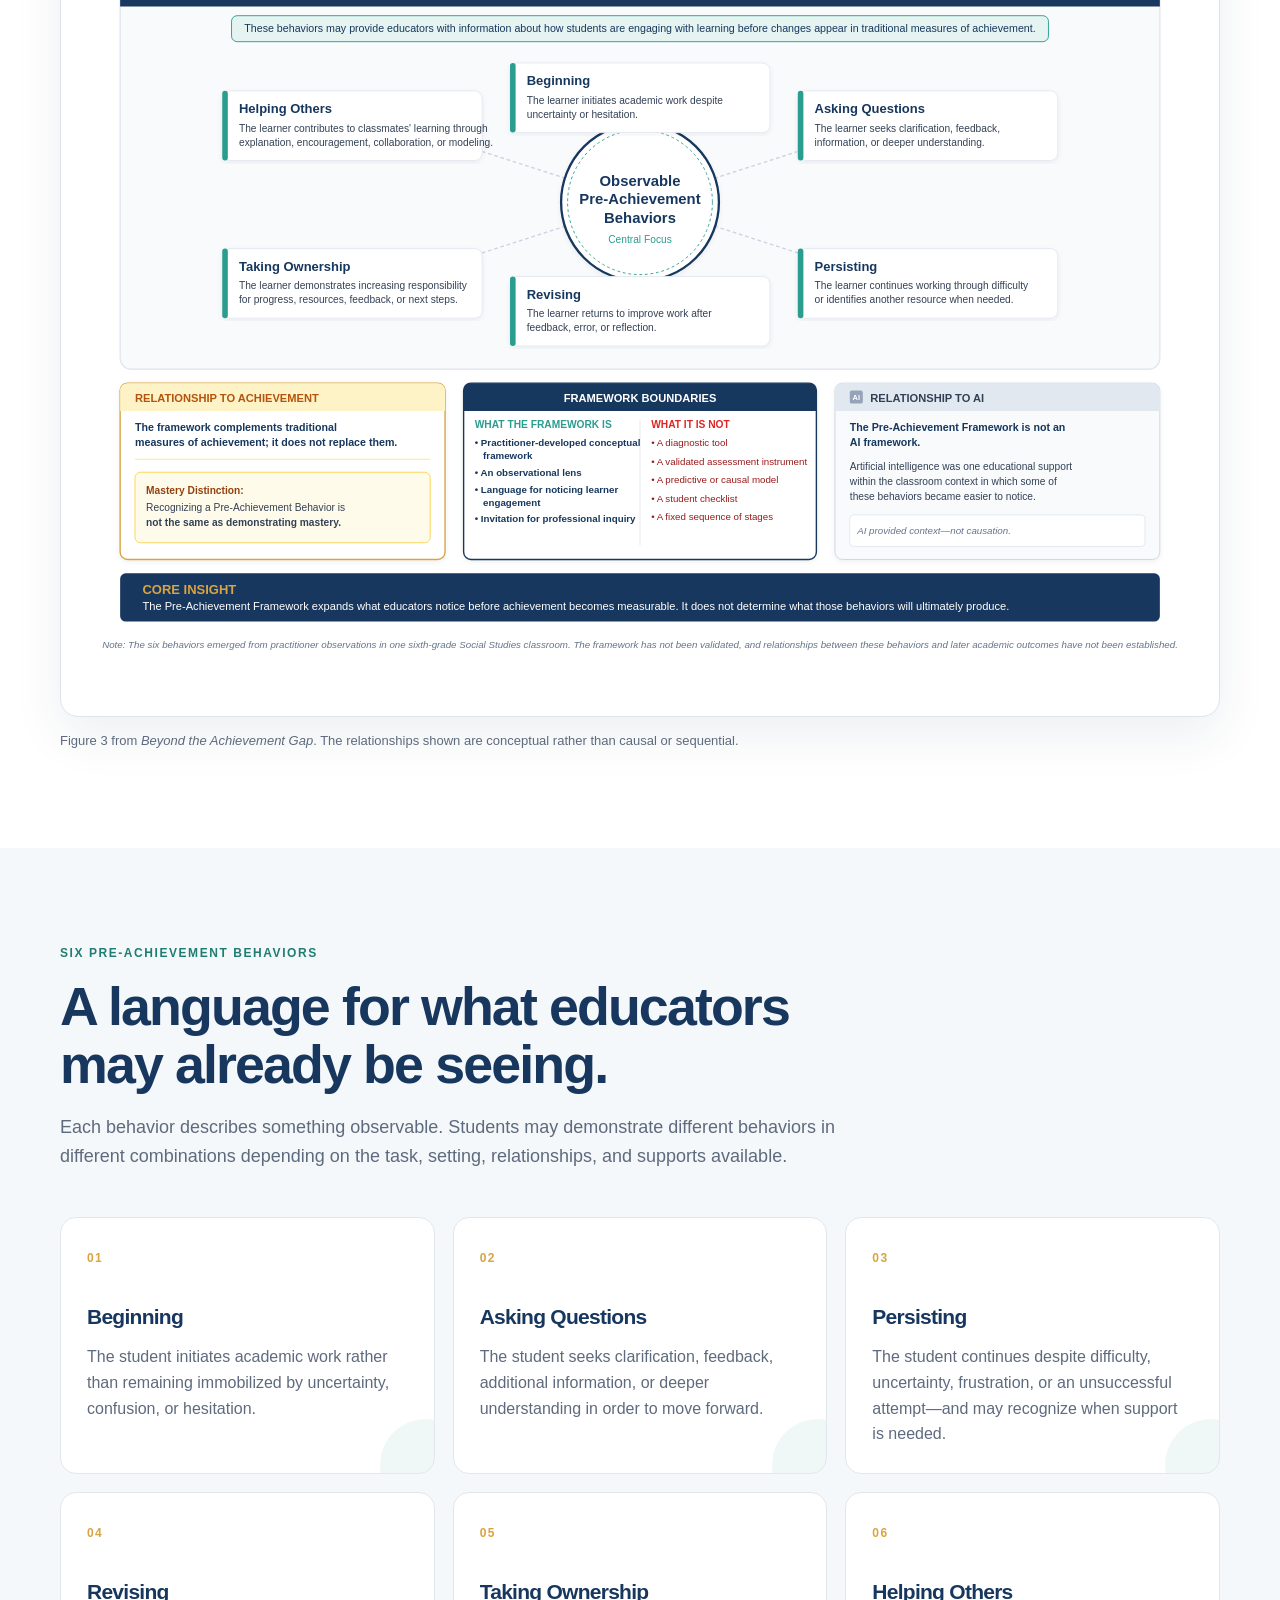
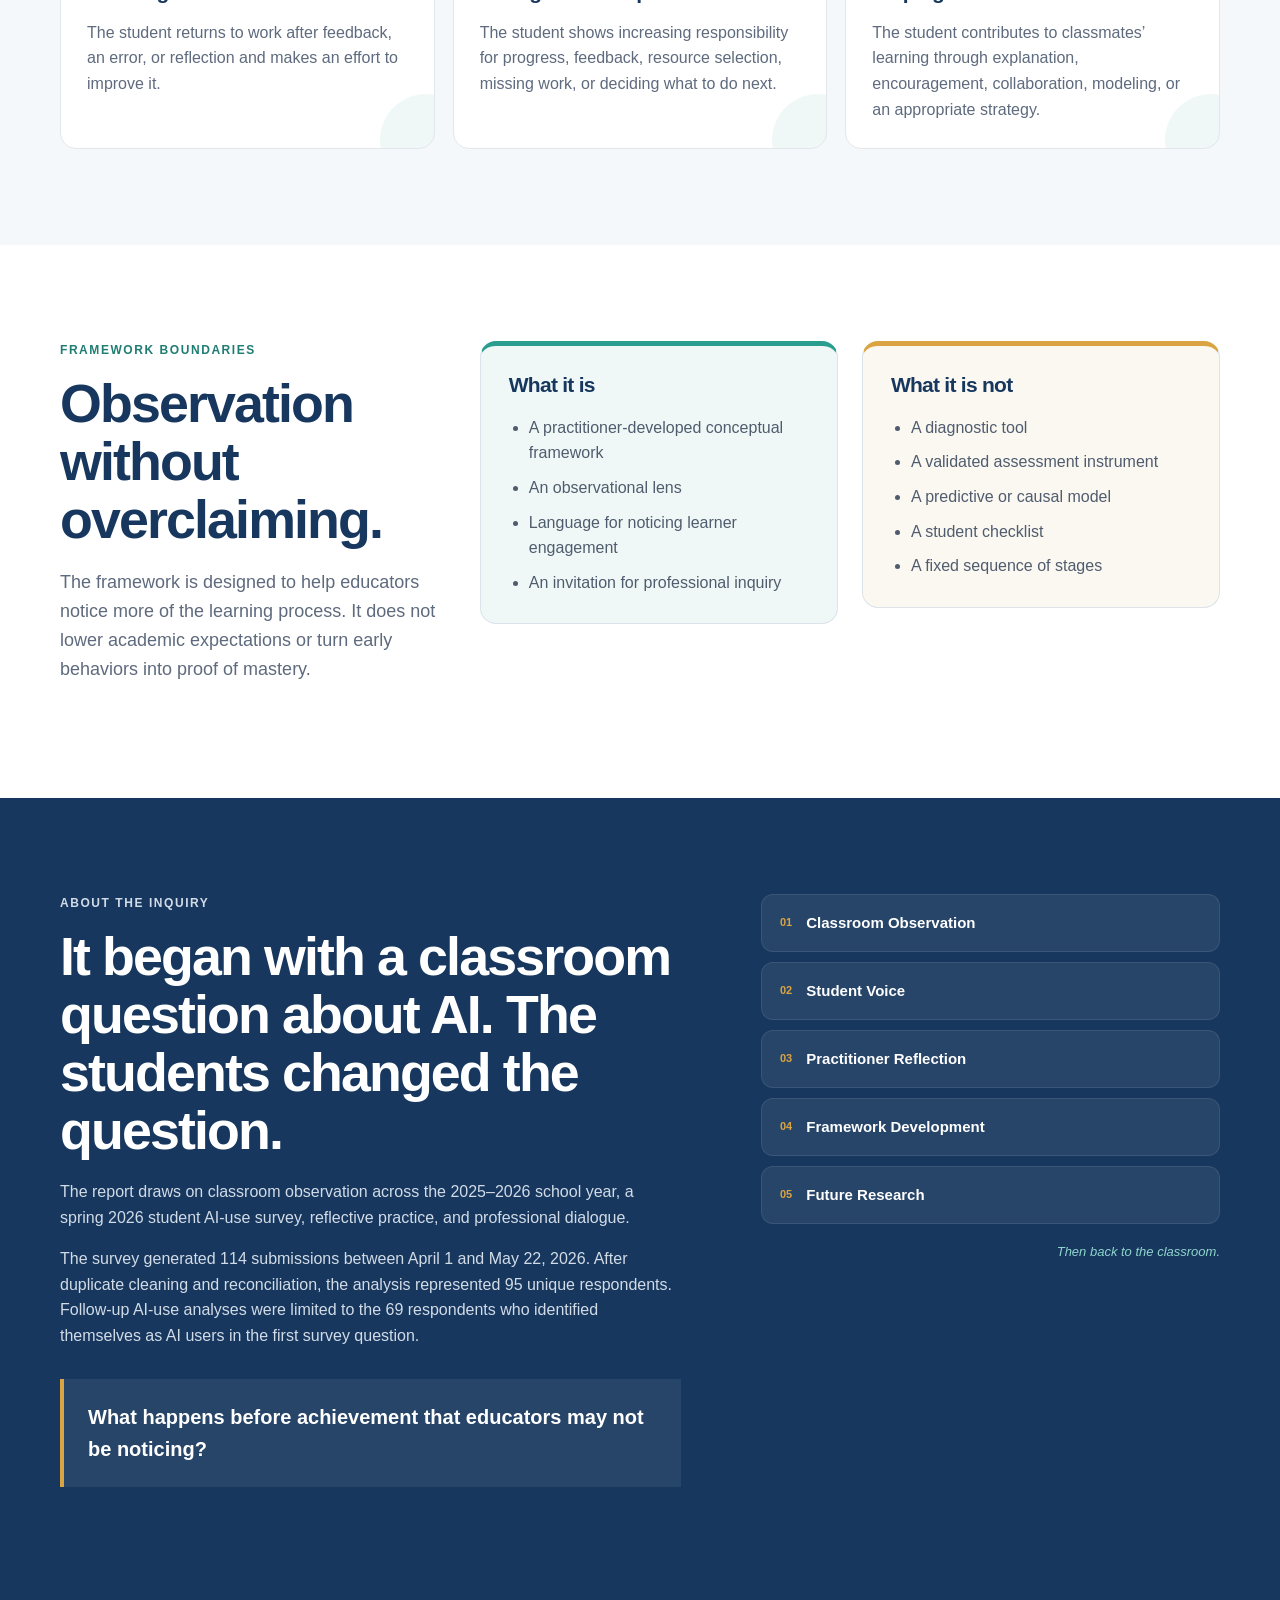
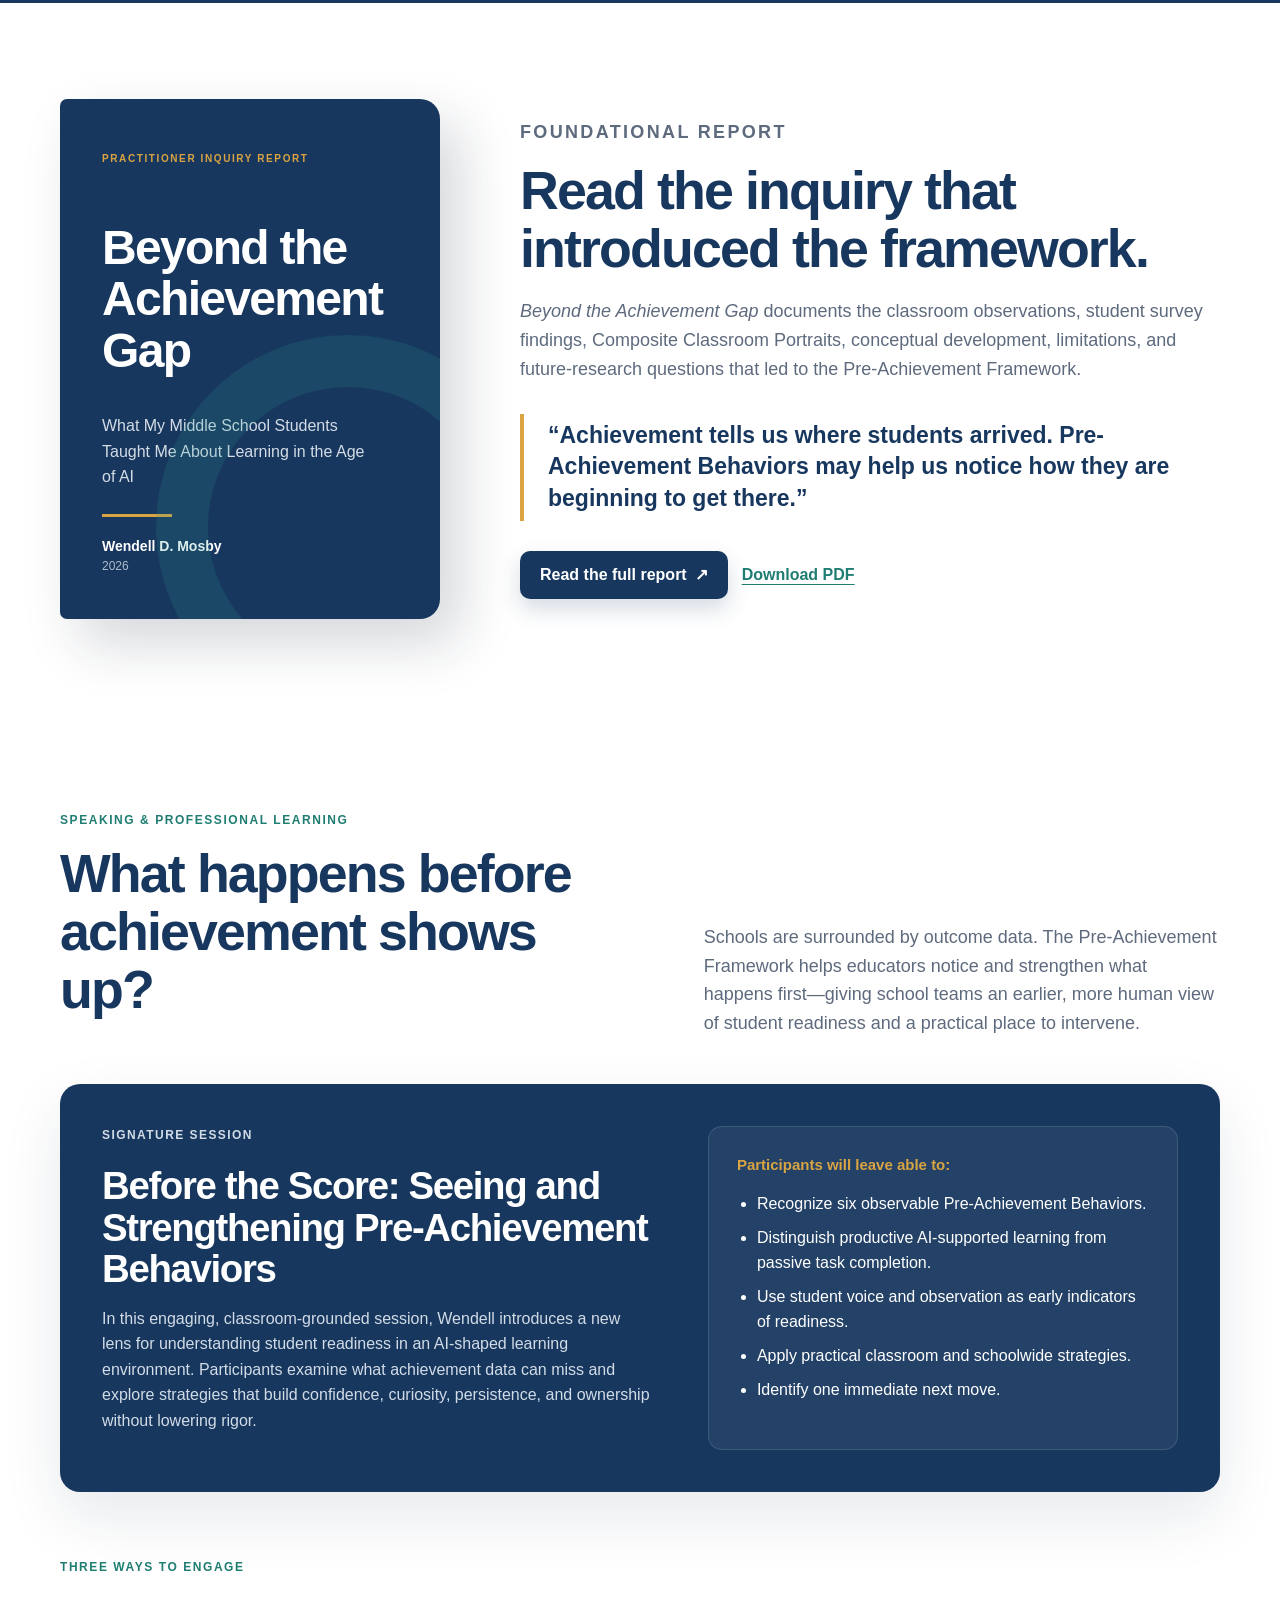
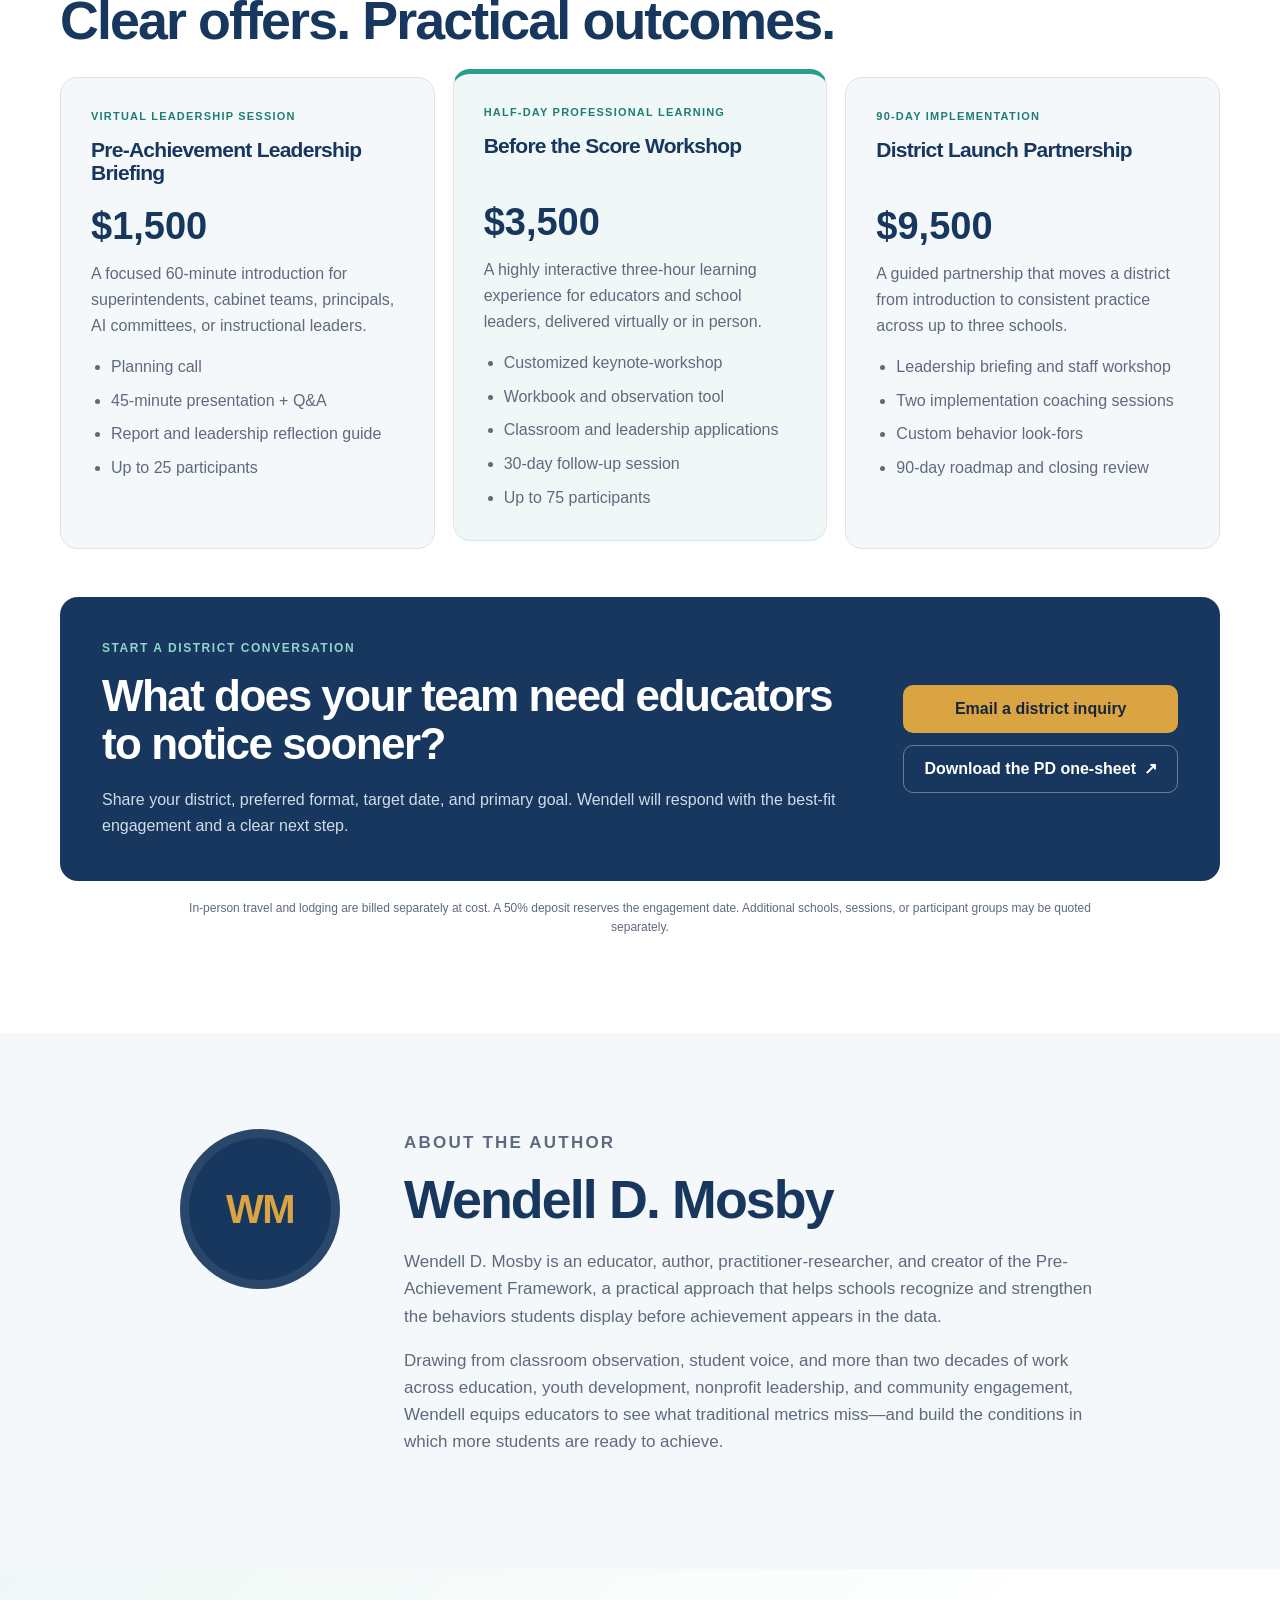
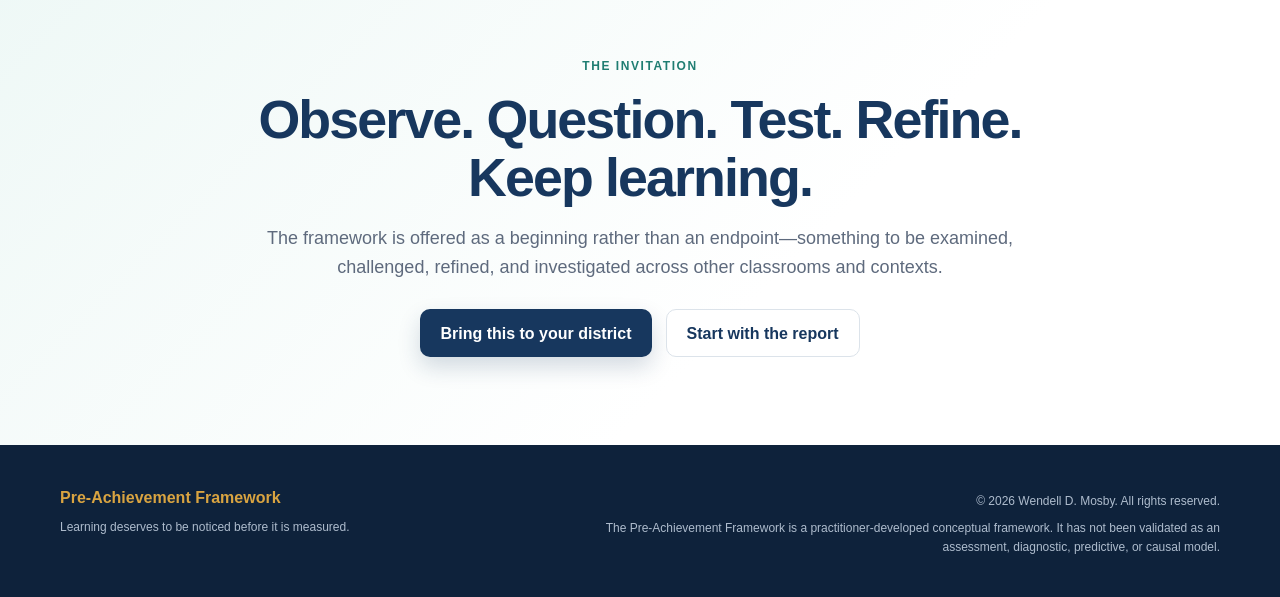
==== commit 31e00bd8: "Add district booking conversion pathway" ====
--- a/index.html
+++ b/index.html
@@ -45,9 +45,10 @@
       <nav class="site-nav" aria-label="Primary navigation">
         <a href="#framework">Framework</a>
         <a href="#behaviors">Behaviors</a>
-        <a href="#inquiry">Inquiry</a>
+        <a href="#inquiry">Research</a>
         <a href="#report">Report</a>
-        <a href="#speaking">Speaking</a>
+        <a href="#speaking">PD &amp; Speaking</a>
+        <a class="nav-cta" href="#book">Bring It to Your District</a>
         <a href="#about">About</a>
       </nav>
     </div>
@@ -57,15 +58,15 @@
     <section class="hero" id="top">
       <div class="container hero-grid">
         <div class="hero-copy">
-          <p class="eyebrow">A practitioner-developed conceptual framework</p>
+          <p class="eyebrow">Professional learning for K–12 educators and leaders</p>
           <h1>The Pre-Achievement Framework</h1>
           <p class="hero-tagline">Learning deserves to be noticed before it is measured.</p>
-          <p class="hero-lede">An observational lens for recognizing six learner behaviors that may become visible while learning is still developing—sometimes before measurable academic improvement appears.</p>
+          <p class="hero-lede">Help educators recognize, support, and respond to six observable learner behaviors while learning is still unfolding—especially in AI-integrated classrooms.</p>
           <div class="hero-actions">
-            <a class="button button-primary" href="#framework">Explore the framework</a>
+            <a class="button button-primary" href="#book">Bring this to your district</a>
             <a class="button button-secondary" href="assets/Beyond-the-Achievement-Gap.pdf" target="_blank" rel="noopener">Read the report <span aria-hidden="true">↗</span></a>
           </div>
-          <p class="hero-note">Developed by Wendell D. Mosby through practitioner inquiry in one sixth-grade Social Studies classroom during the 2025–2026 school year.</p>
+          <p class="hero-note">Interactive keynotes, hands-on workshops, and implementation support grounded in practitioner inquiry—not another packaged program or student checklist.</p>
         </div>
 
         <div class="hero-panel" aria-label="Pre-Achievement Framework summary">
@@ -84,6 +85,18 @@
       </div>
     </section>
 
+    <section class="buyer-strip" aria-label="Professional learning applications">
+      <div class="container buyer-grid">
+        <p>Built for district priorities</p>
+        <ul>
+          <li>Student engagement</li>
+          <li>AI-integrated learning</li>
+          <li>Formative observation</li>
+          <li>Instructional coaching</li>
+        </ul>
+      </div>
+    </section>
+
     <section class="evidence-strip" aria-label="Inquiry at a glance">
       <div class="container stat-grid">
         <div class="stat"><strong>1</strong><span>classroom context</span></div>
@@ -297,13 +310,16 @@
           </article>
         </div>
 
-        <div class="booking-band">
+        <div class="booking-band" id="book">
           <div>
-            <p class="eyebrow eyebrow-light">Bring the framework to your community</p>
-            <h2>For schools, districts, conferences, and education networks.</h2>
-            <p>Wendell combines classroom credibility, story, practitioner research, and concrete tools so participants leave with both a new lens and a next move.</p>
-          </div>
-          <a class="button button-gold" href="assets/Wendell_Mosby_Pre-Achievement_One-Sheet.pdf" target="_blank" rel="noopener">Download speaker one-sheet <span aria-hidden="true">↗</span></a>
+            <p class="eyebrow eyebrow-light">Start a district conversation</p>
+            <h2>What does your team need educators to notice sooner?</h2>
+            <p>Share your district, preferred format, target date, and primary goal. Wendell will respond with the best-fit engagement and a clear next step.</p>
+          </div>
+          <div class="booking-actions">
+            <a class="button button-gold" href="mailto:booking@preachievementframework.com?subject=Pre-Achievement%20District%20Inquiry&amp;body=Name%20and%20title%3A%0ASchool%20district%20or%20organization%3A%0ATarget%20date%3A%0APreferred%20format%3A%0APrimary%20goal%3A%0A">Email a district inquiry</a>
+            <a class="button button-on-dark" href="assets/Wendell_Mosby_Pre-Achievement_One-Sheet.pdf" target="_blank" rel="noopener">Download the PD one-sheet <span aria-hidden="true">↗</span></a>
+          </div>
         </div>
         <p class="pricing-note">In-person travel and lodging are billed separately at cost. A 50% deposit reserves the engagement date. Additional schools, sessions, or participant groups may be quoted separately.</p>
       </div>
@@ -326,7 +342,10 @@
         <p class="eyebrow">The invitation</p>
         <h2>Observe. Question. Test. Refine. Keep learning.</h2>
         <p>The framework is offered as a beginning rather than an endpoint—something to be examined, challenged, refined, and investigated across other classrooms and contexts.</p>
-        <a class="button button-gold" href="assets/Beyond-the-Achievement-Gap.pdf" target="_blank" rel="noopener">Start with the report</a>
+        <div class="hero-actions closing-actions">
+          <a class="button button-primary" href="#book">Bring this to your district</a>
+          <a class="button button-secondary" href="assets/Beyond-the-Achievement-Gap.pdf" target="_blank" rel="noopener">Start with the report</a>
+        </div>
       </div>
     </section>
   </main>
--- a/styles.css
+++ b/styles.css
@@ -47,6 +47,8 @@
 .site-nav { display: flex; gap: 24px; align-items: center; }
 .site-nav a { color: #425066; text-decoration: none; font-size: 14px; font-weight: 650; }
 .site-nav a:hover, .site-nav a:focus { color: var(--teal-dark); }
+.site-nav .nav-cta { padding: 9px 13px; border-radius: 8px; background: var(--navy); color: white; }
+.site-nav .nav-cta:hover, .site-nav .nav-cta:focus { background: var(--navy-2); color: white; }
 
 .hero { position: relative; overflow: visible; padding: 92px 0 78px; background: linear-gradient(135deg, #fff 0%, #f8fbfc 60%, #eef8f6 100%); }
 .hero::after { content: ""; position: absolute; right: -180px; top: -180px; width: 520px; height: 520px; border-radius: 50%; border: 70px solid rgba(42,157,143,.06); pointer-events: none; }
@@ -66,6 +68,7 @@
 .button-primary:hover { background: var(--navy-2); }
 .button-secondary { background: white; color: var(--navy); border: 1px solid var(--line); }
 .button-gold { background: var(--gold); color: #18263a; }
+.button-on-dark { color: white; border: 1px solid rgba(255,255,255,.35); }
 .text-link { color: var(--teal-dark); font-weight: 750; text-underline-offset: 4px; }
 .hero-note { max-width: 670px; margin: 24px 0 0; color: var(--muted); font-size: 13px; }
 
@@ -80,6 +83,11 @@
 .panel-foot { margin: 0; color: #c9d4df; font-size: 13px; }
 
 .evidence-strip { background: var(--navy); color: white; }
+.buyer-strip { background: #eef8f6; border-top: 1px solid #d9efeb; border-bottom: 1px solid #d9efeb; }
+.buyer-grid { min-height: 82px; display: grid; grid-template-columns: auto 1fr; align-items: center; gap: 42px; }
+.buyer-grid p { margin: 0; color: var(--navy); font-size: 12px; font-weight: 850; text-transform: uppercase; letter-spacing: .11em; }
+.buyer-grid ul { list-style: none; display: flex; justify-content: space-between; gap: 22px; margin: 0; padding: 0; }
+.buyer-grid li { color: #355667; font-weight: 720; }
 .stat-grid { display: grid; grid-template-columns: repeat(4, 1fr); }
 .stat { padding: 28px 24px; border-right: 1px solid rgba(255,255,255,.12); }
 .stat:first-child { padding-left: 0; }
@@ -153,6 +161,7 @@
 .booking-band { margin-top: 48px; padding: 42px; display: grid; grid-template-columns: 1fr auto; gap: 50px; align-items: center; border-radius: 18px; background: var(--navy); color: white; }
 .booking-band h2 { color: white; font-size: clamp(30px, 3.5vw, 44px); }
 .booking-band p:not(.eyebrow) { max-width: 760px; margin-bottom: 0; color: #d2dce7; }
+.booking-actions { display: grid; gap: 12px; min-width: 260px; }
 .pricing-note { margin: 18px auto 0; max-width: 920px; color: var(--muted); font-size: 12px; text-align: center; }
 
 .about-grid { display: grid; grid-template-columns: 180px 1fr; gap: 44px; align-items: start; max-width: 920px; }
@@ -163,6 +172,7 @@
 .closing-inner { max-width: 830px; }
 .closing h2 { margin-bottom: 18px; }
 .closing p:not(.eyebrow) { color: var(--muted); font-size: 18px; margin: 0 auto 28px; }
+.closing-actions { justify-content: center; }
 
 .site-footer { padding: 40px 0; background: #0e223b; color: white; }
 .footer-grid { display: grid; grid-template-columns: 1fr 1.4fr; gap: 50px; }
@@ -174,6 +184,8 @@
   .site-nav { display: none; }
   .hero { padding-top: 64px; }
   .hero-grid, .report-grid, .inquiry-grid, .guardrail-grid, .speaking-heading, .signature-session, .booking-band { grid-template-columns: 1fr; gap: 42px; }
+  .buyer-grid { grid-template-columns: 1fr; gap: 12px; padding-top: 22px; padding-bottom: 22px; }
+  .buyer-grid ul { display: grid; grid-template-columns: repeat(2, 1fr); }
   .card-grid { grid-template-columns: repeat(2, 1fr); }
   .offer-grid { grid-template-columns: 1fr; }
   .offer-featured { transform: none; }
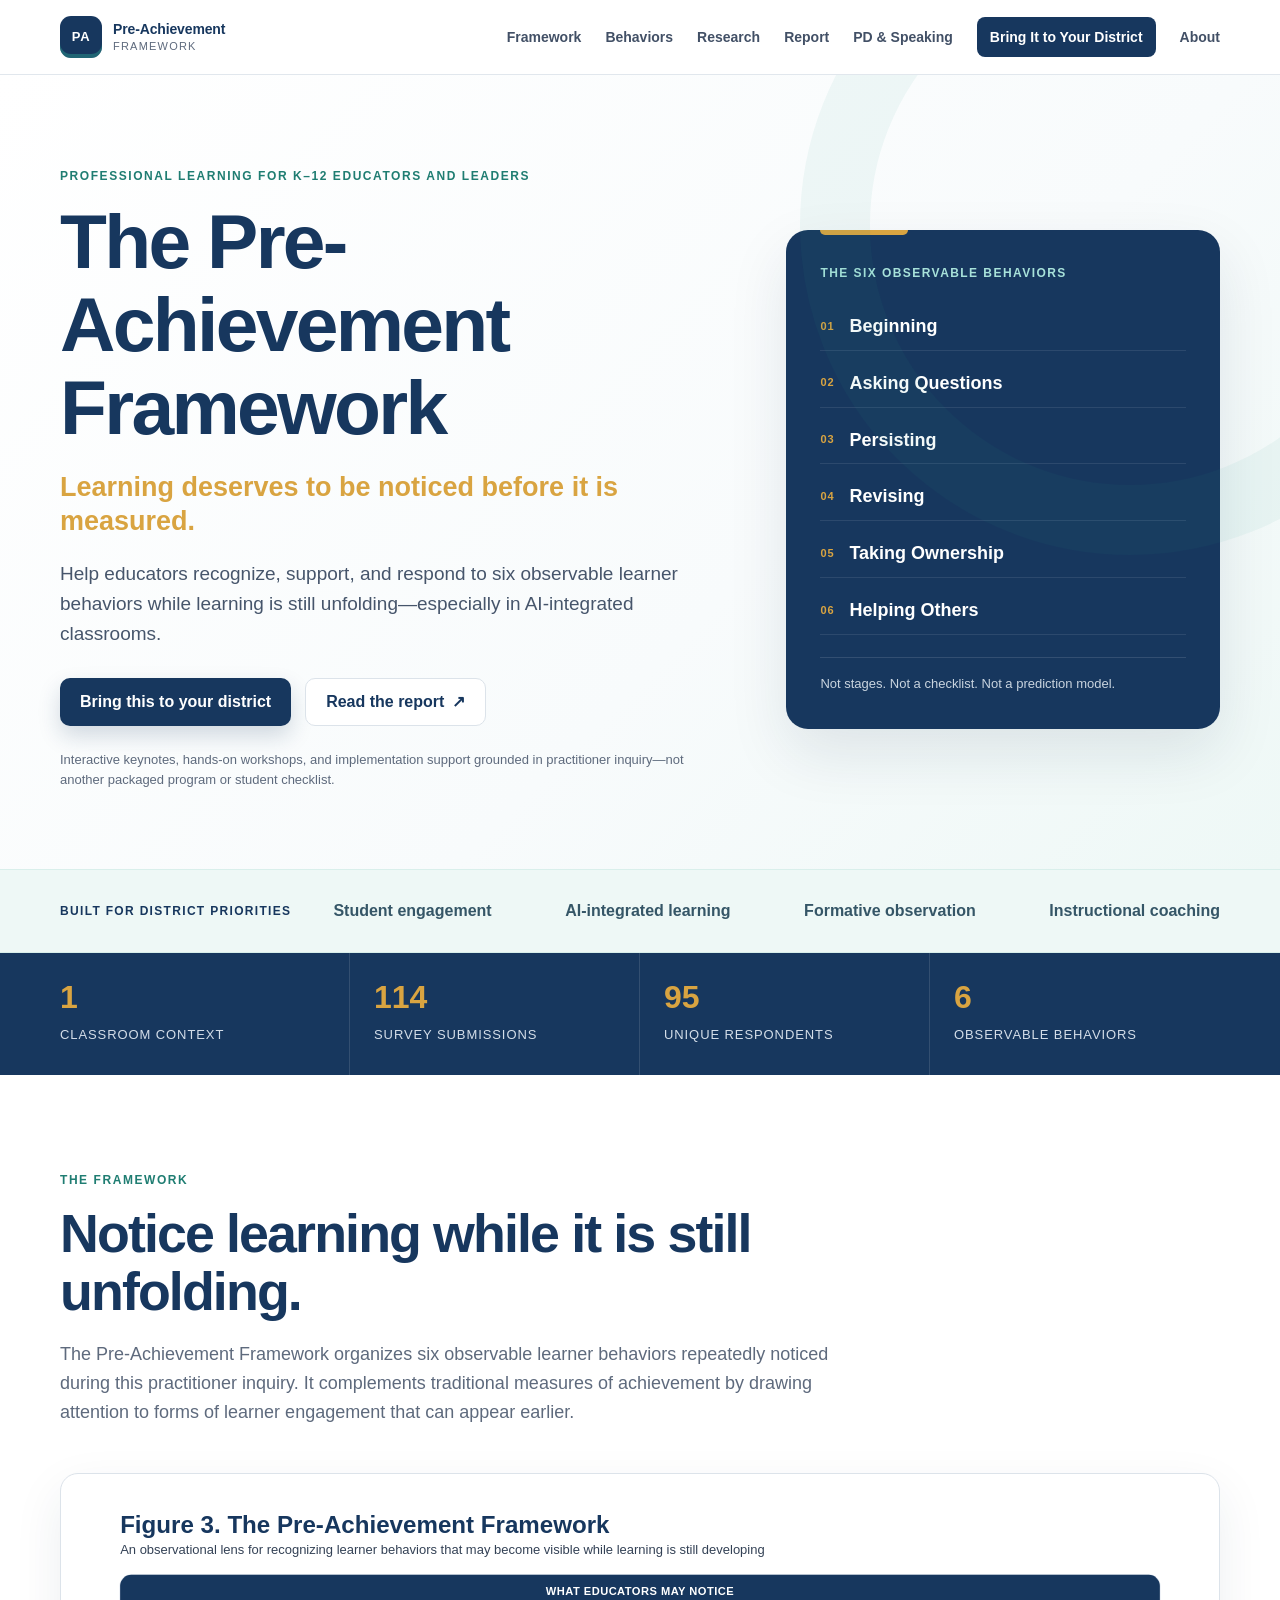
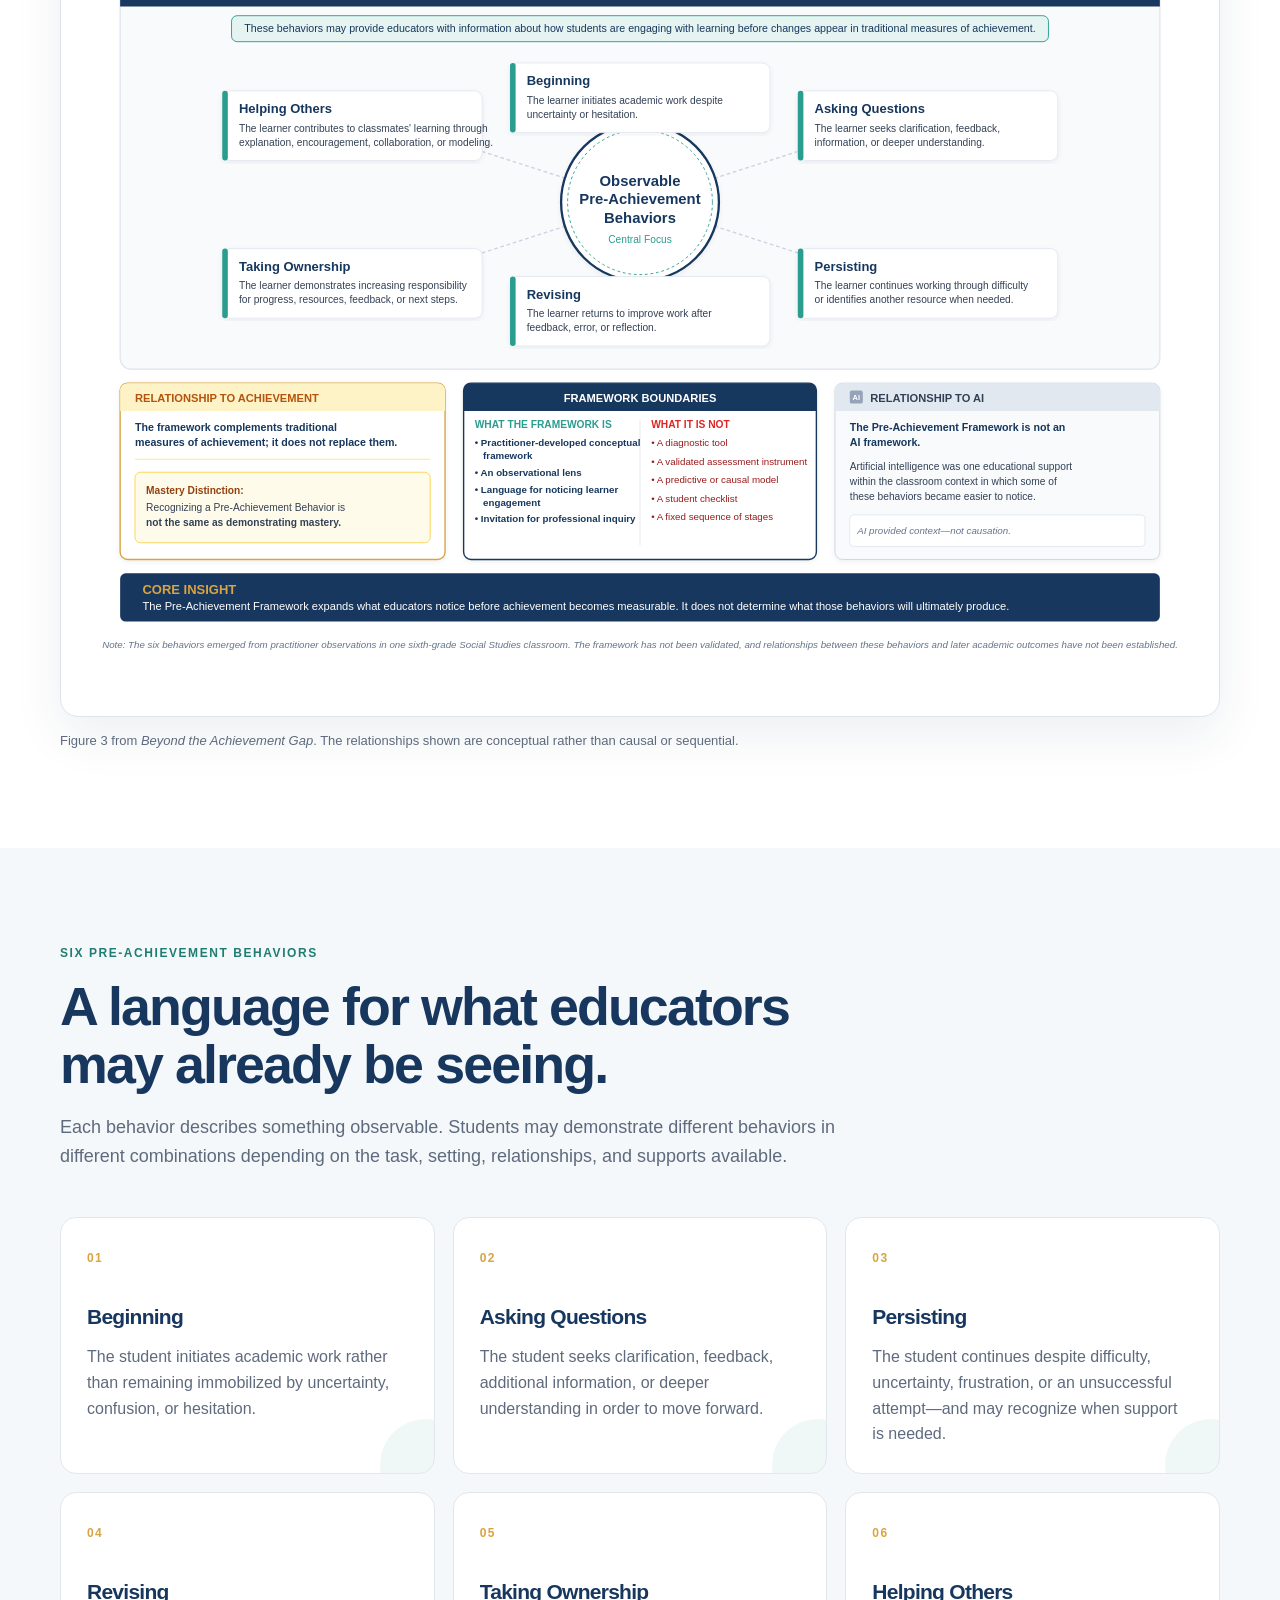
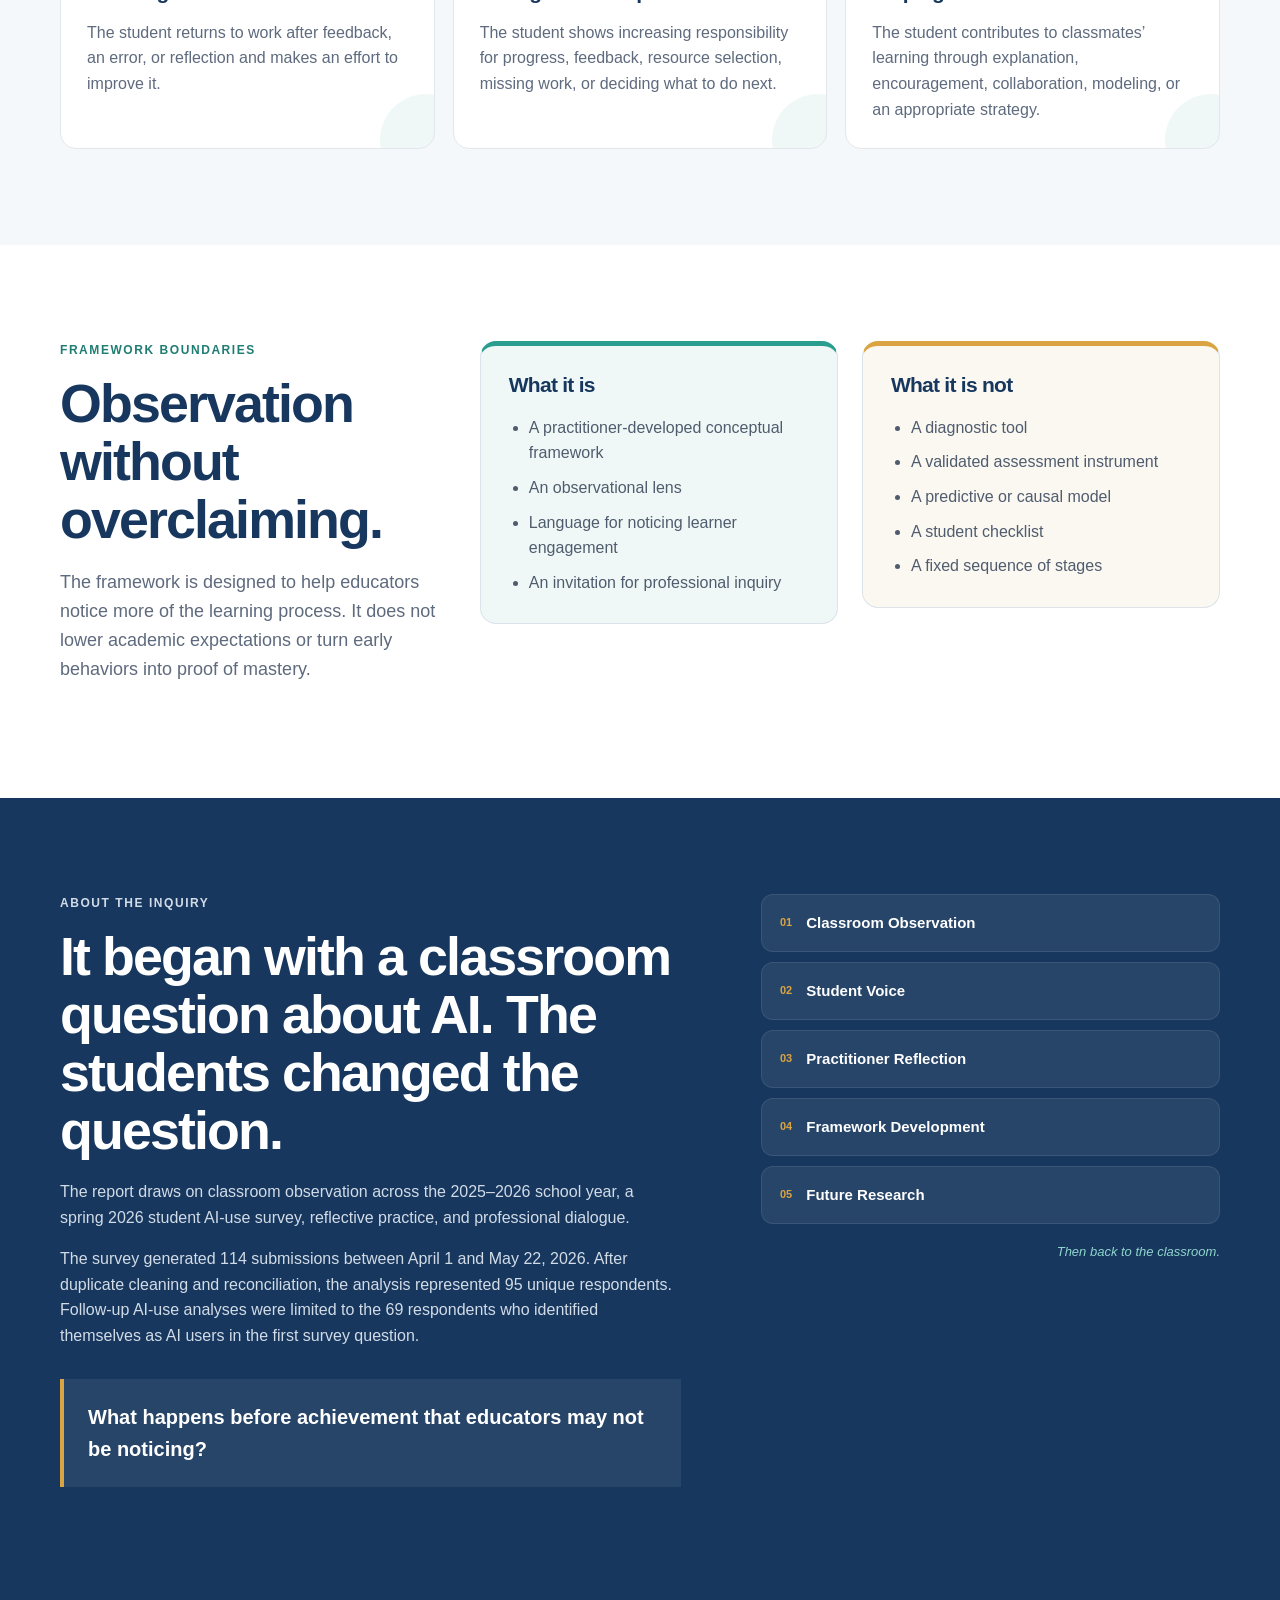
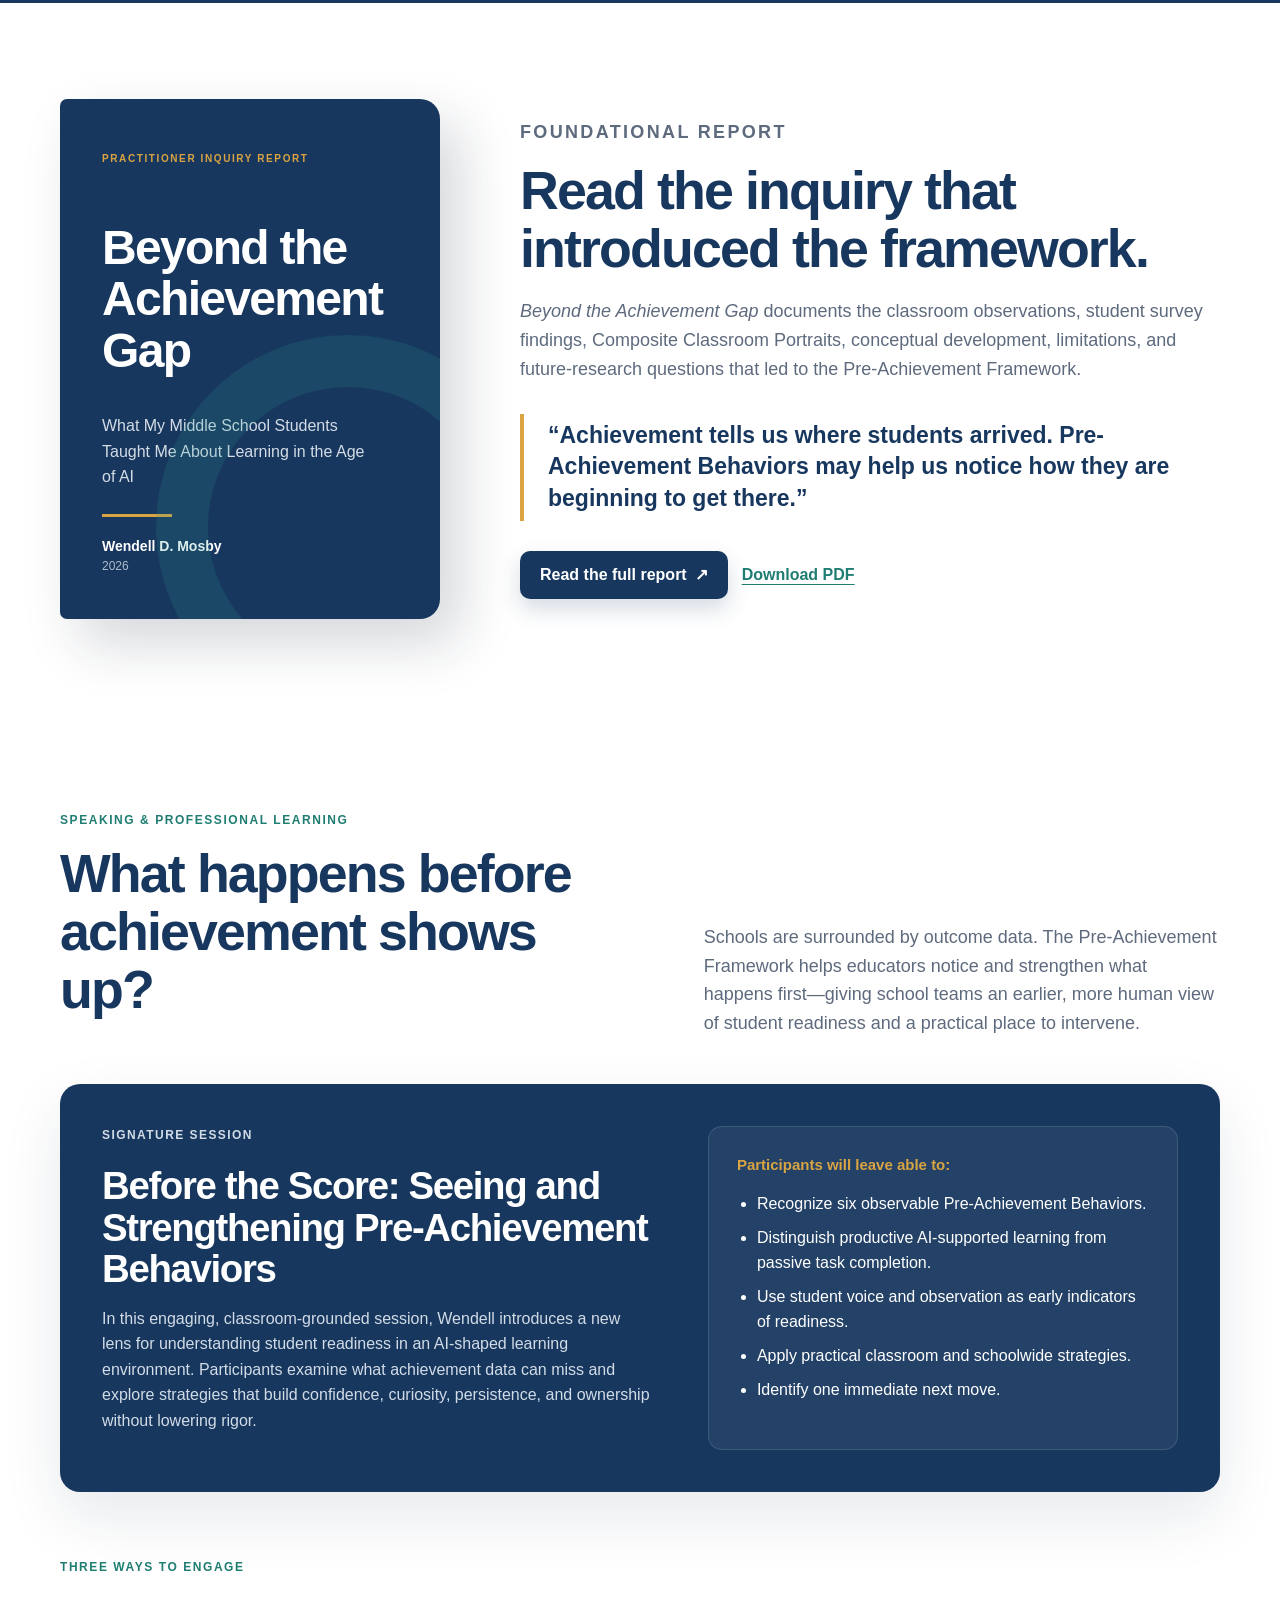
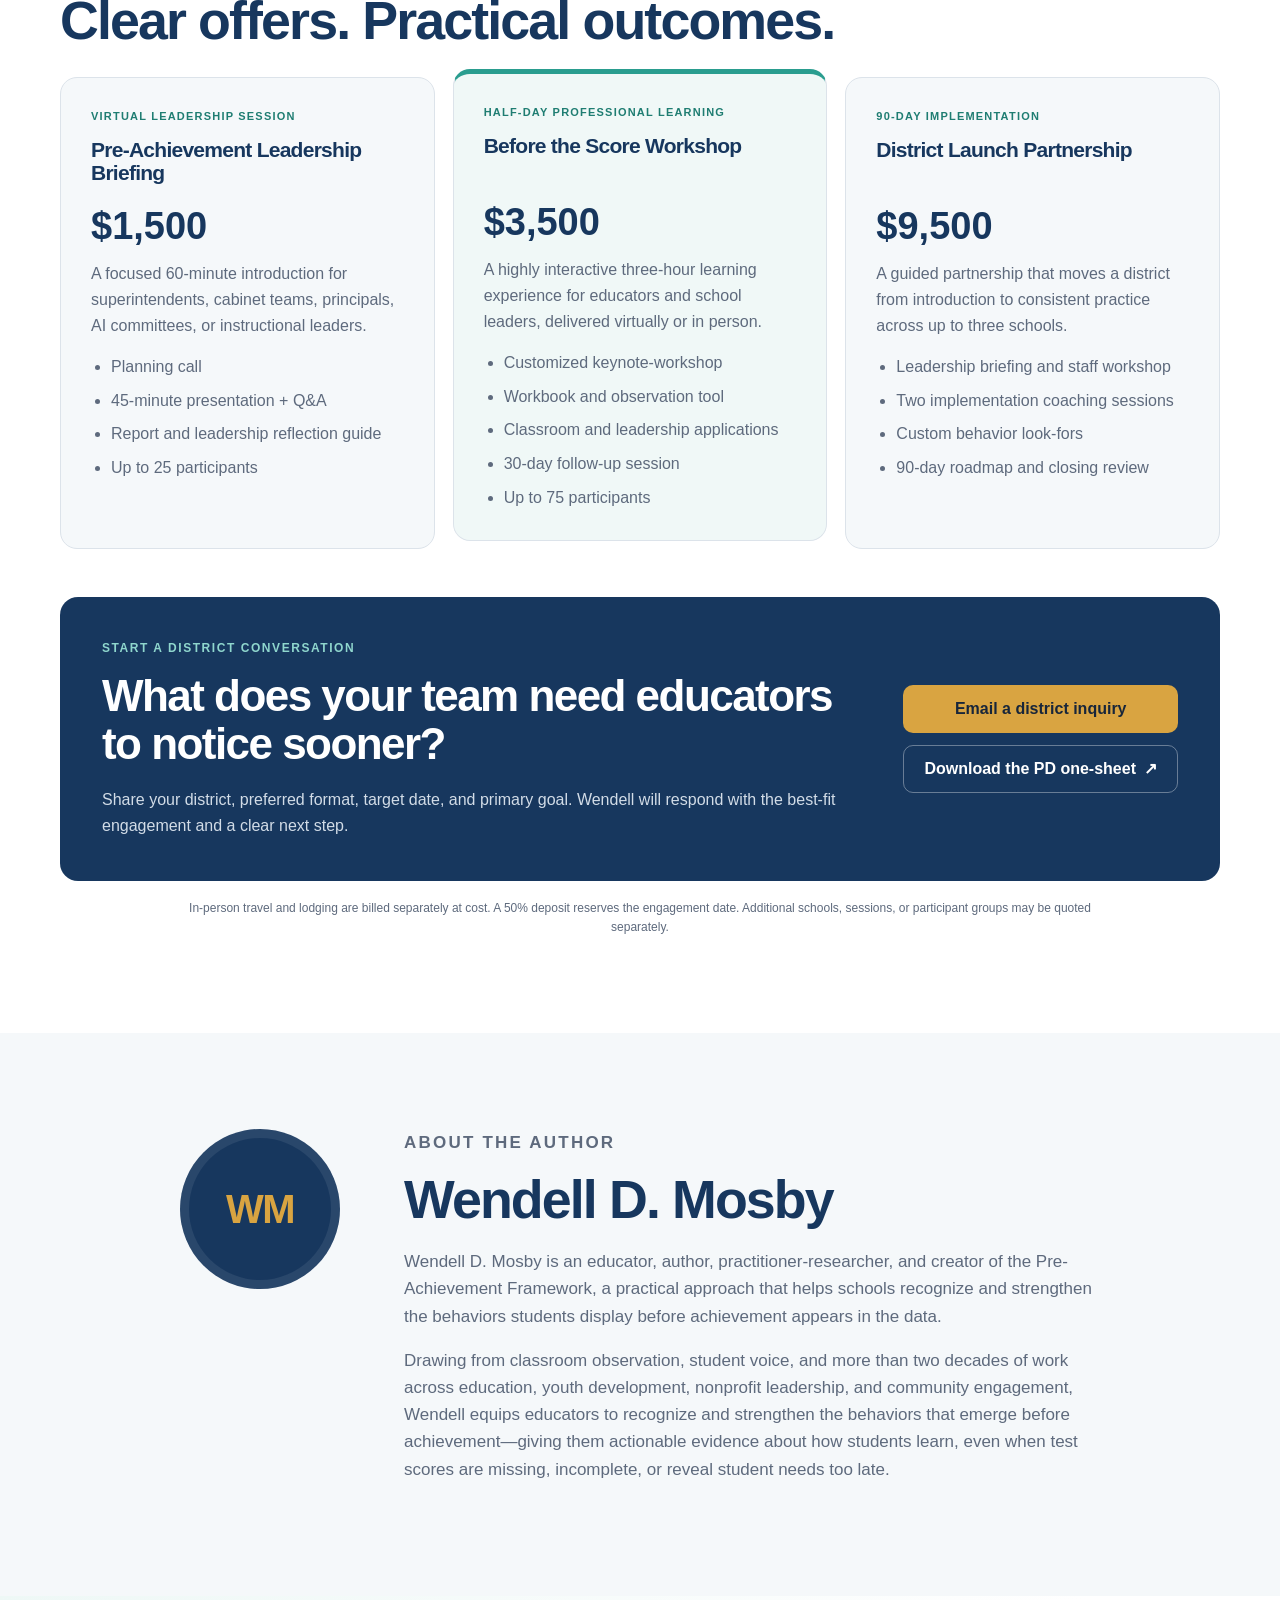
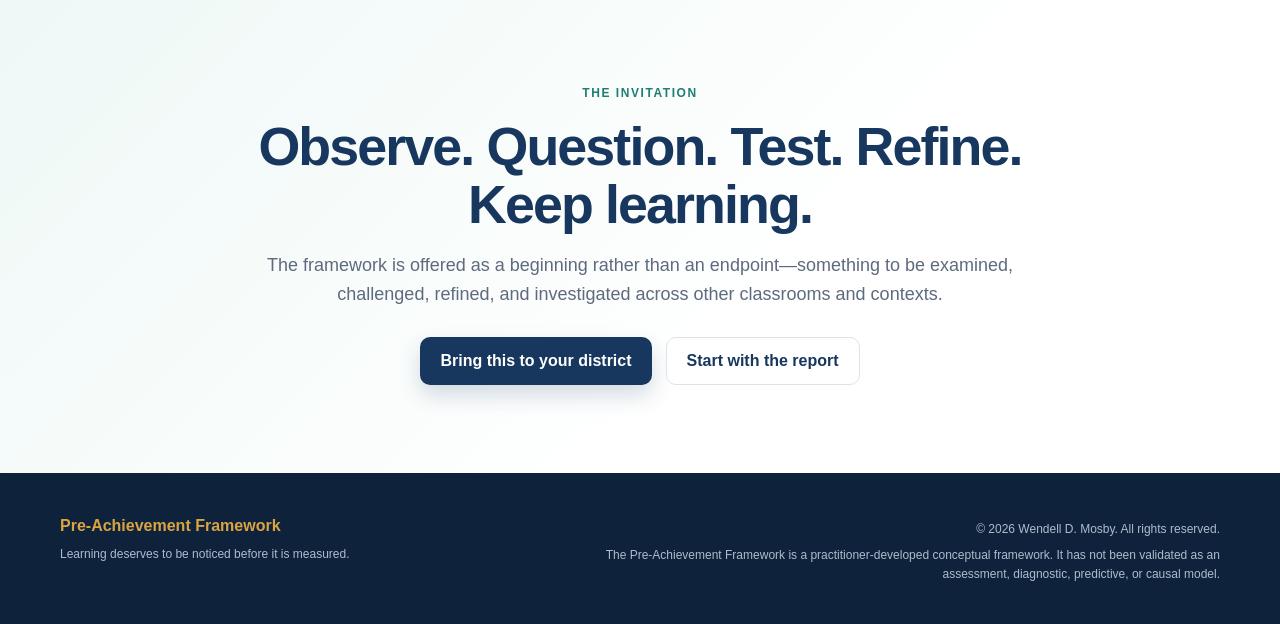
==== commit d926cb13: "Clarify educator value in author bio" ====
--- a/index.html
+++ b/index.html
@@ -332,7 +332,7 @@
           <p class="eyebrow">About the author</p>
           <h2>Wendell D. Mosby</h2>
           <p>Wendell D. Mosby is an educator, author, practitioner-researcher, and creator of the Pre-Achievement Framework, a practical approach that helps schools recognize and strengthen the behaviors students display before achievement appears in the data.</p>
-          <p>Drawing from classroom observation, student voice, and more than two decades of work across education, youth development, nonprofit leadership, and community engagement, Wendell equips educators to see what traditional metrics miss—and build the conditions in which more students are ready to achieve.</p>
+          <p>Drawing from classroom observation, student voice, and more than two decades of work across education, youth development, nonprofit leadership, and community engagement, Wendell equips educators to recognize and strengthen the behaviors that emerge before achievement—giving them actionable evidence about how students learn, even when test scores are missing, incomplete, or reveal student needs too late.</p>
         </div>
       </div>
     </section>
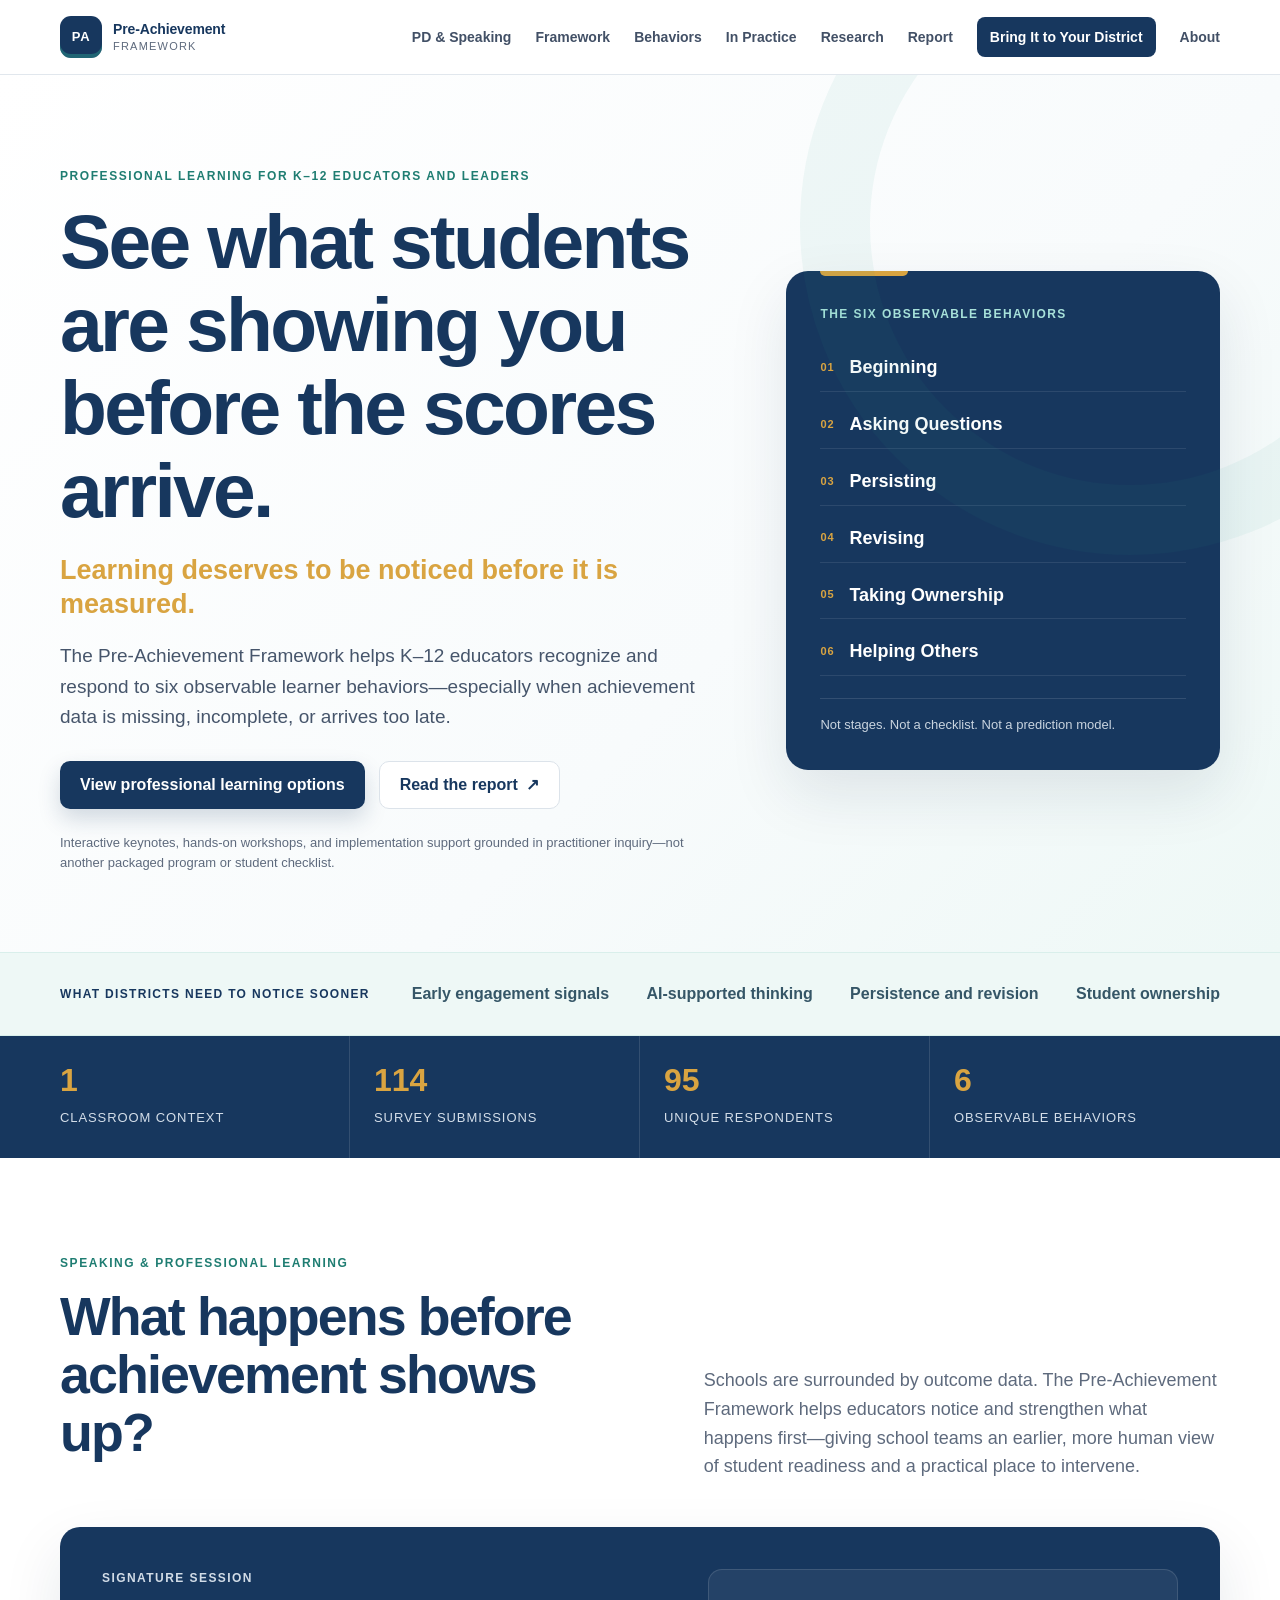
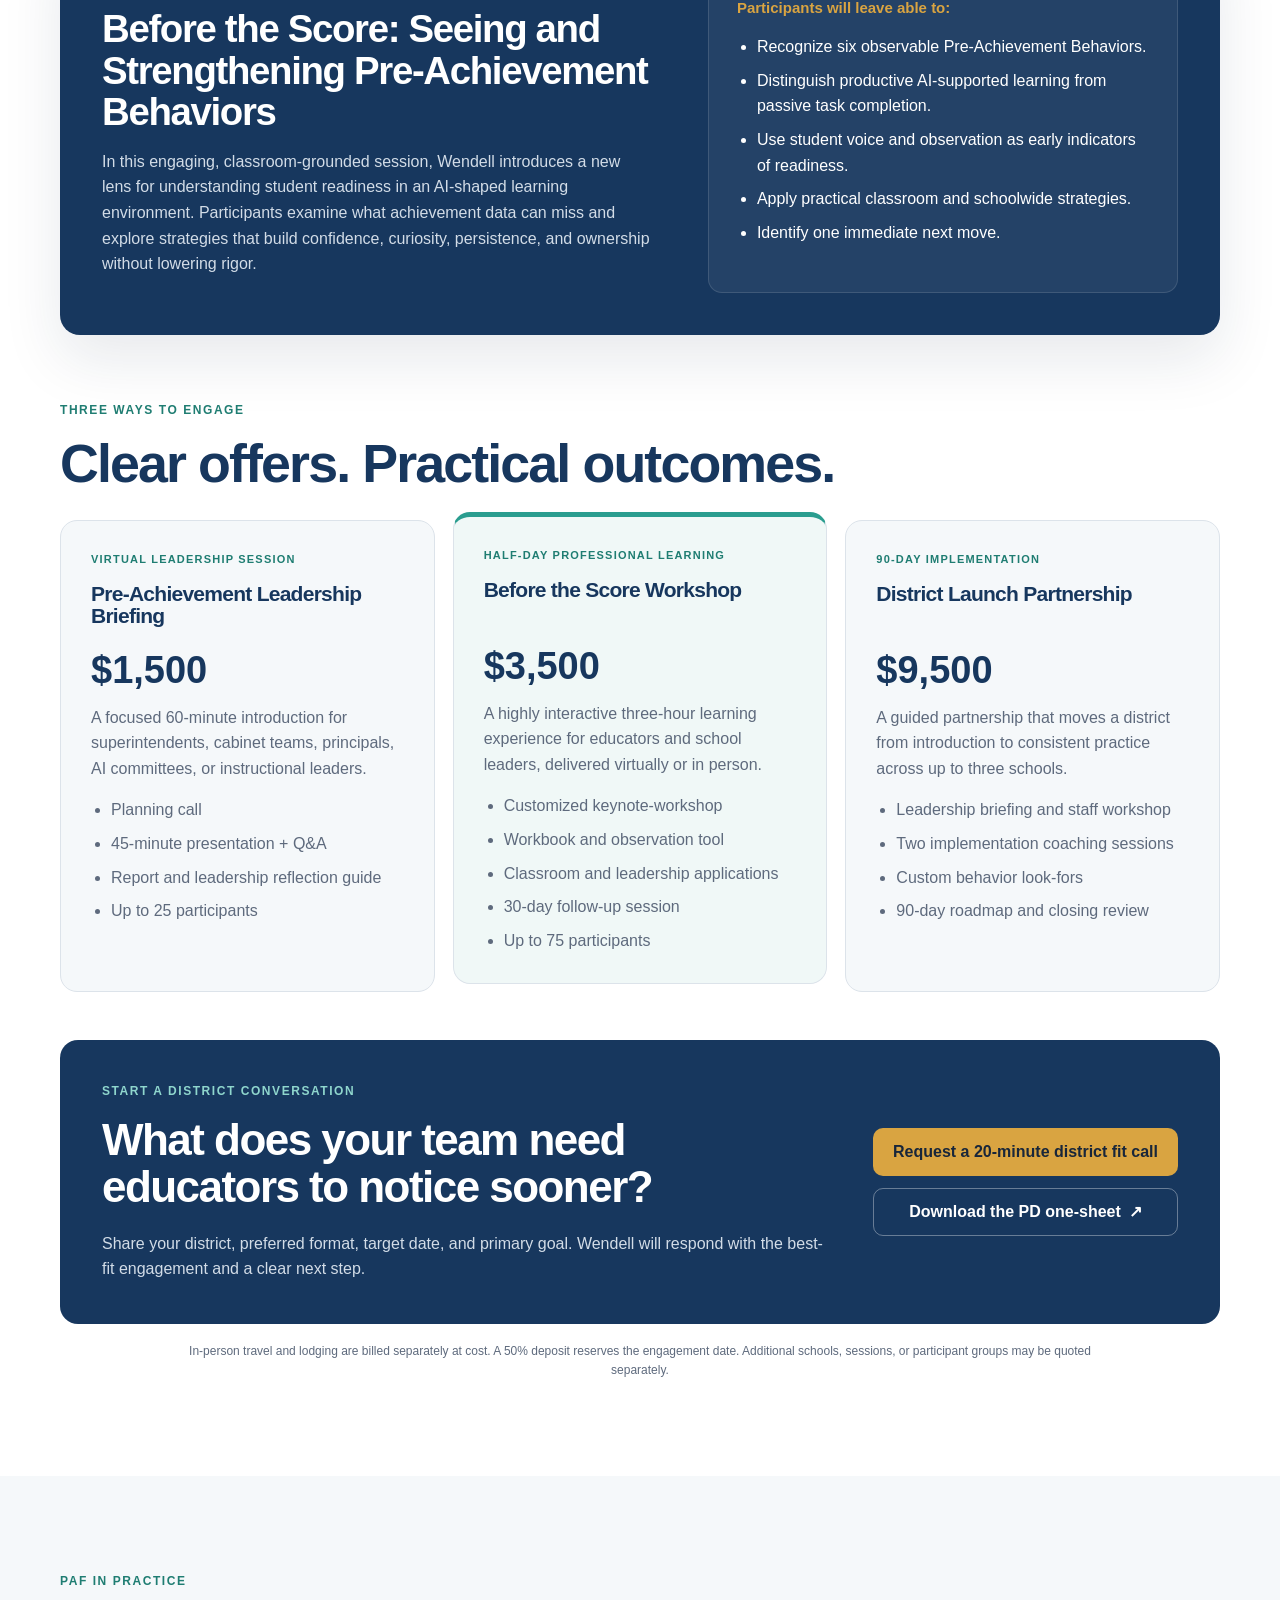
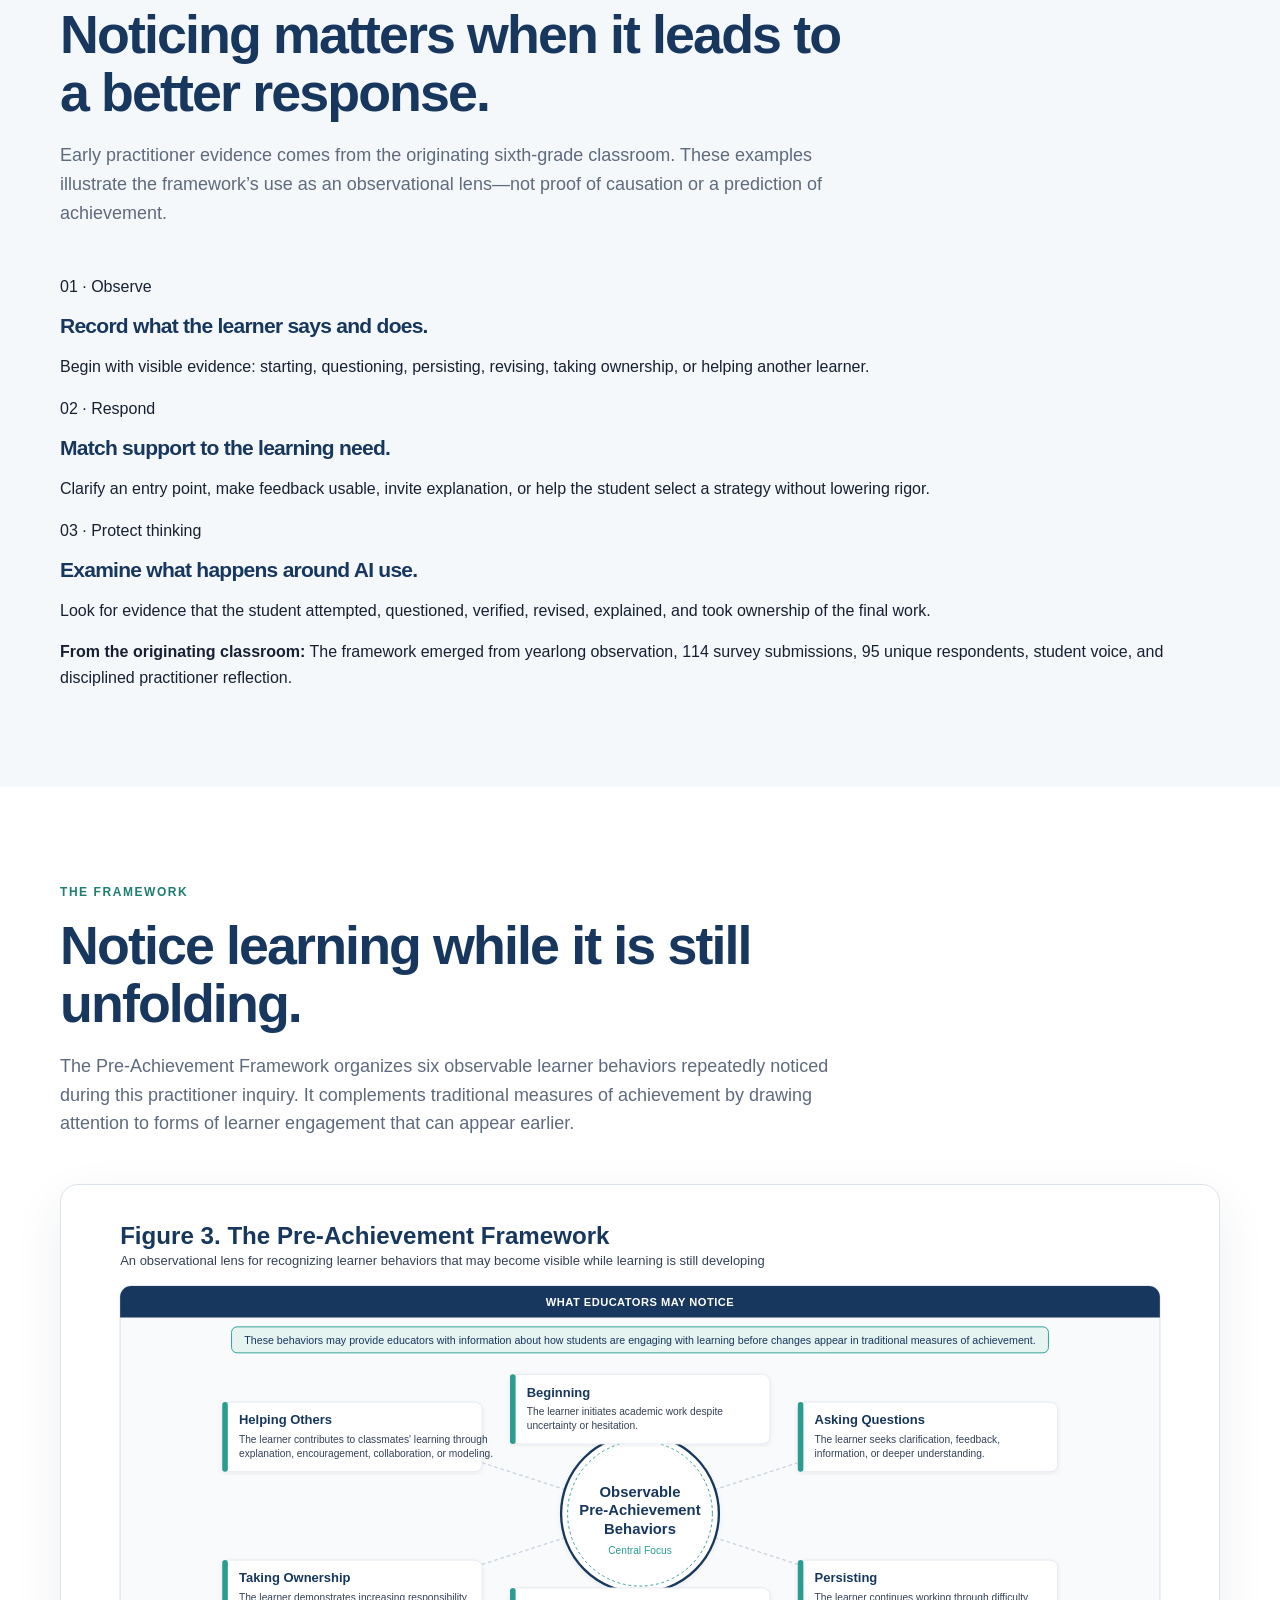
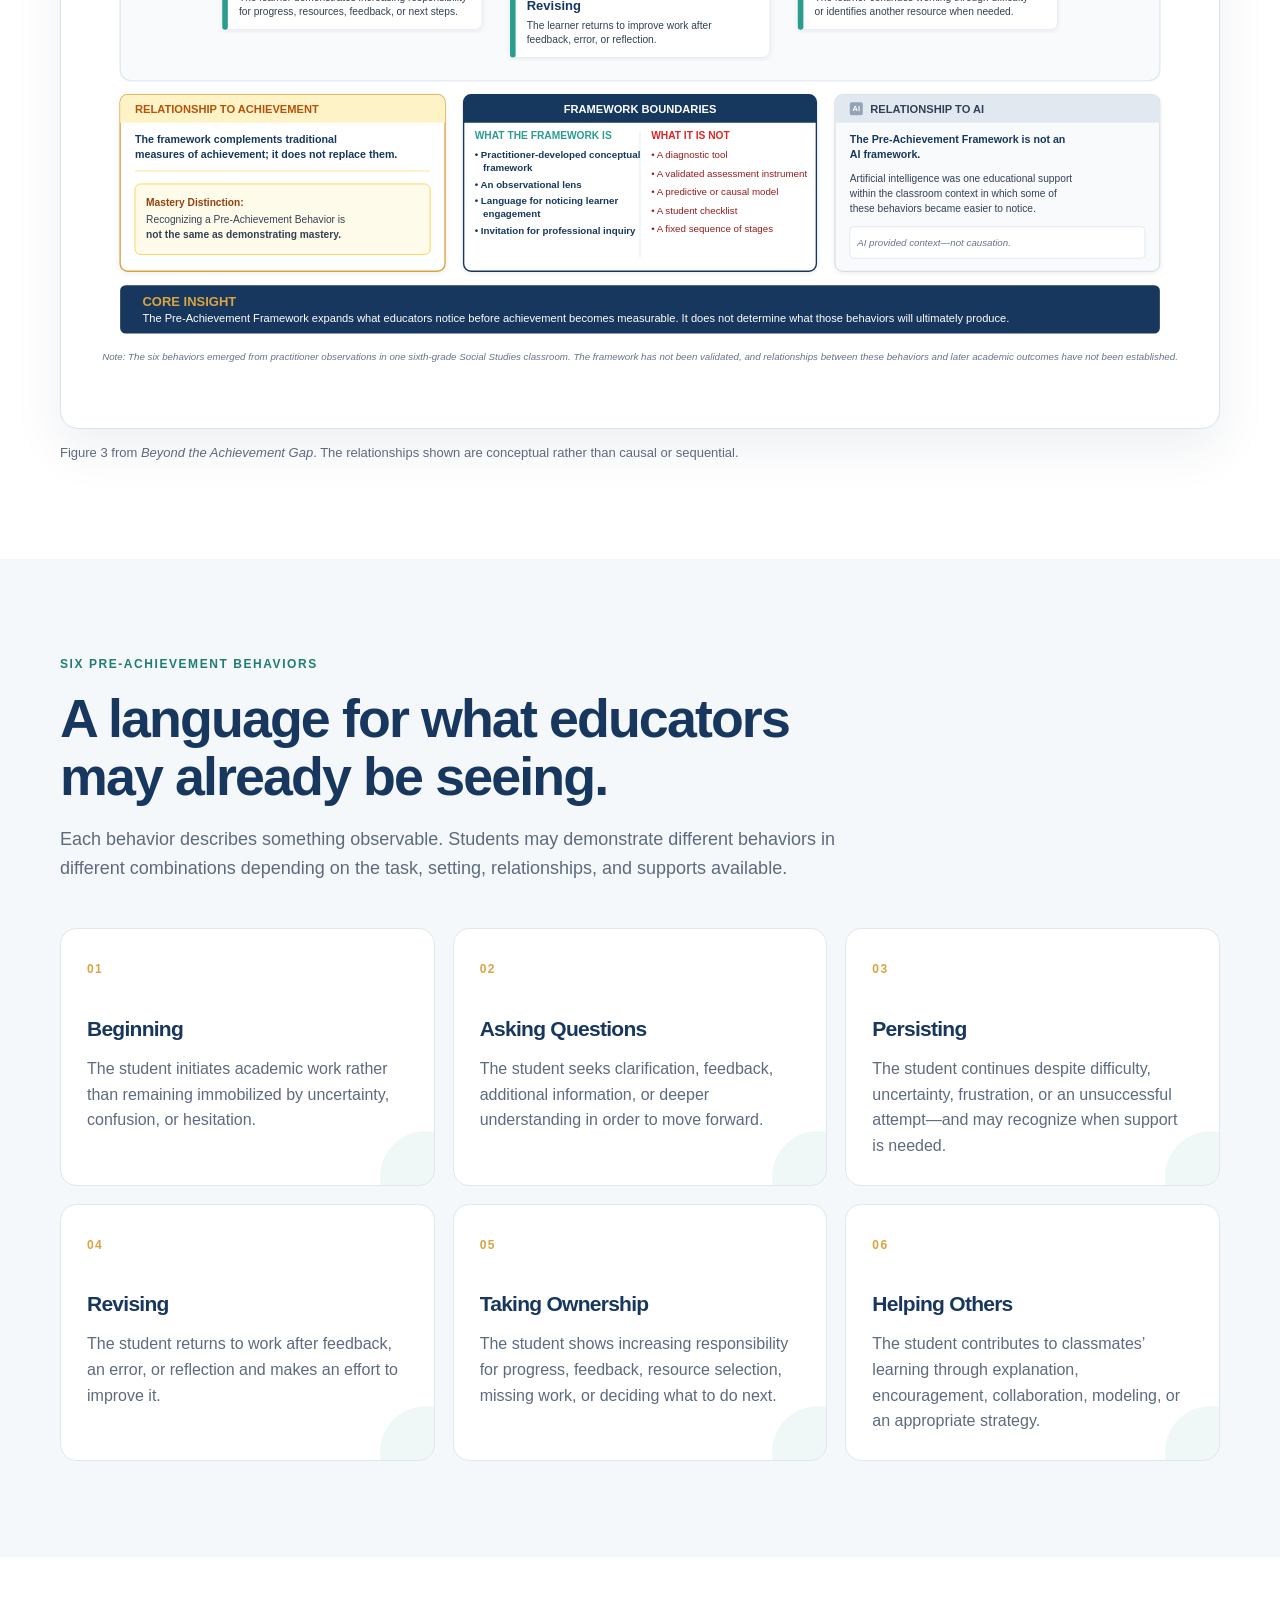
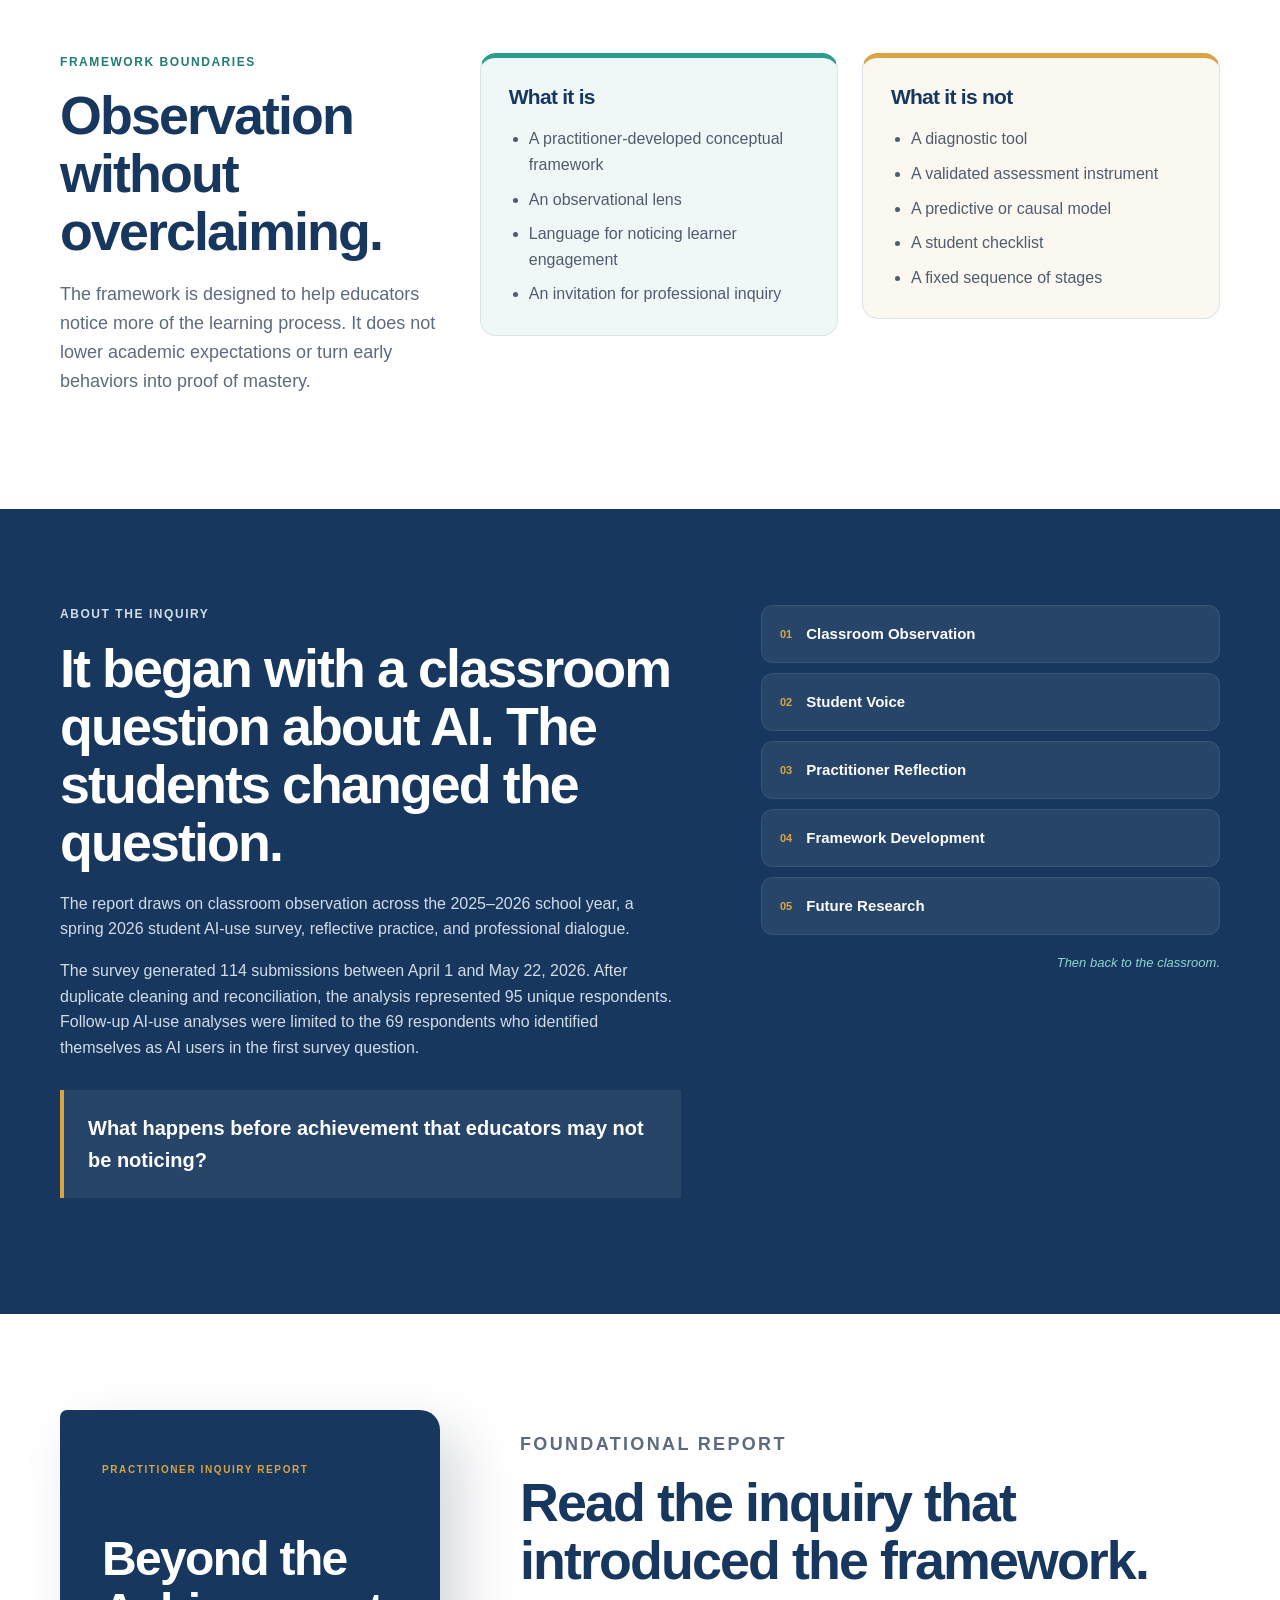
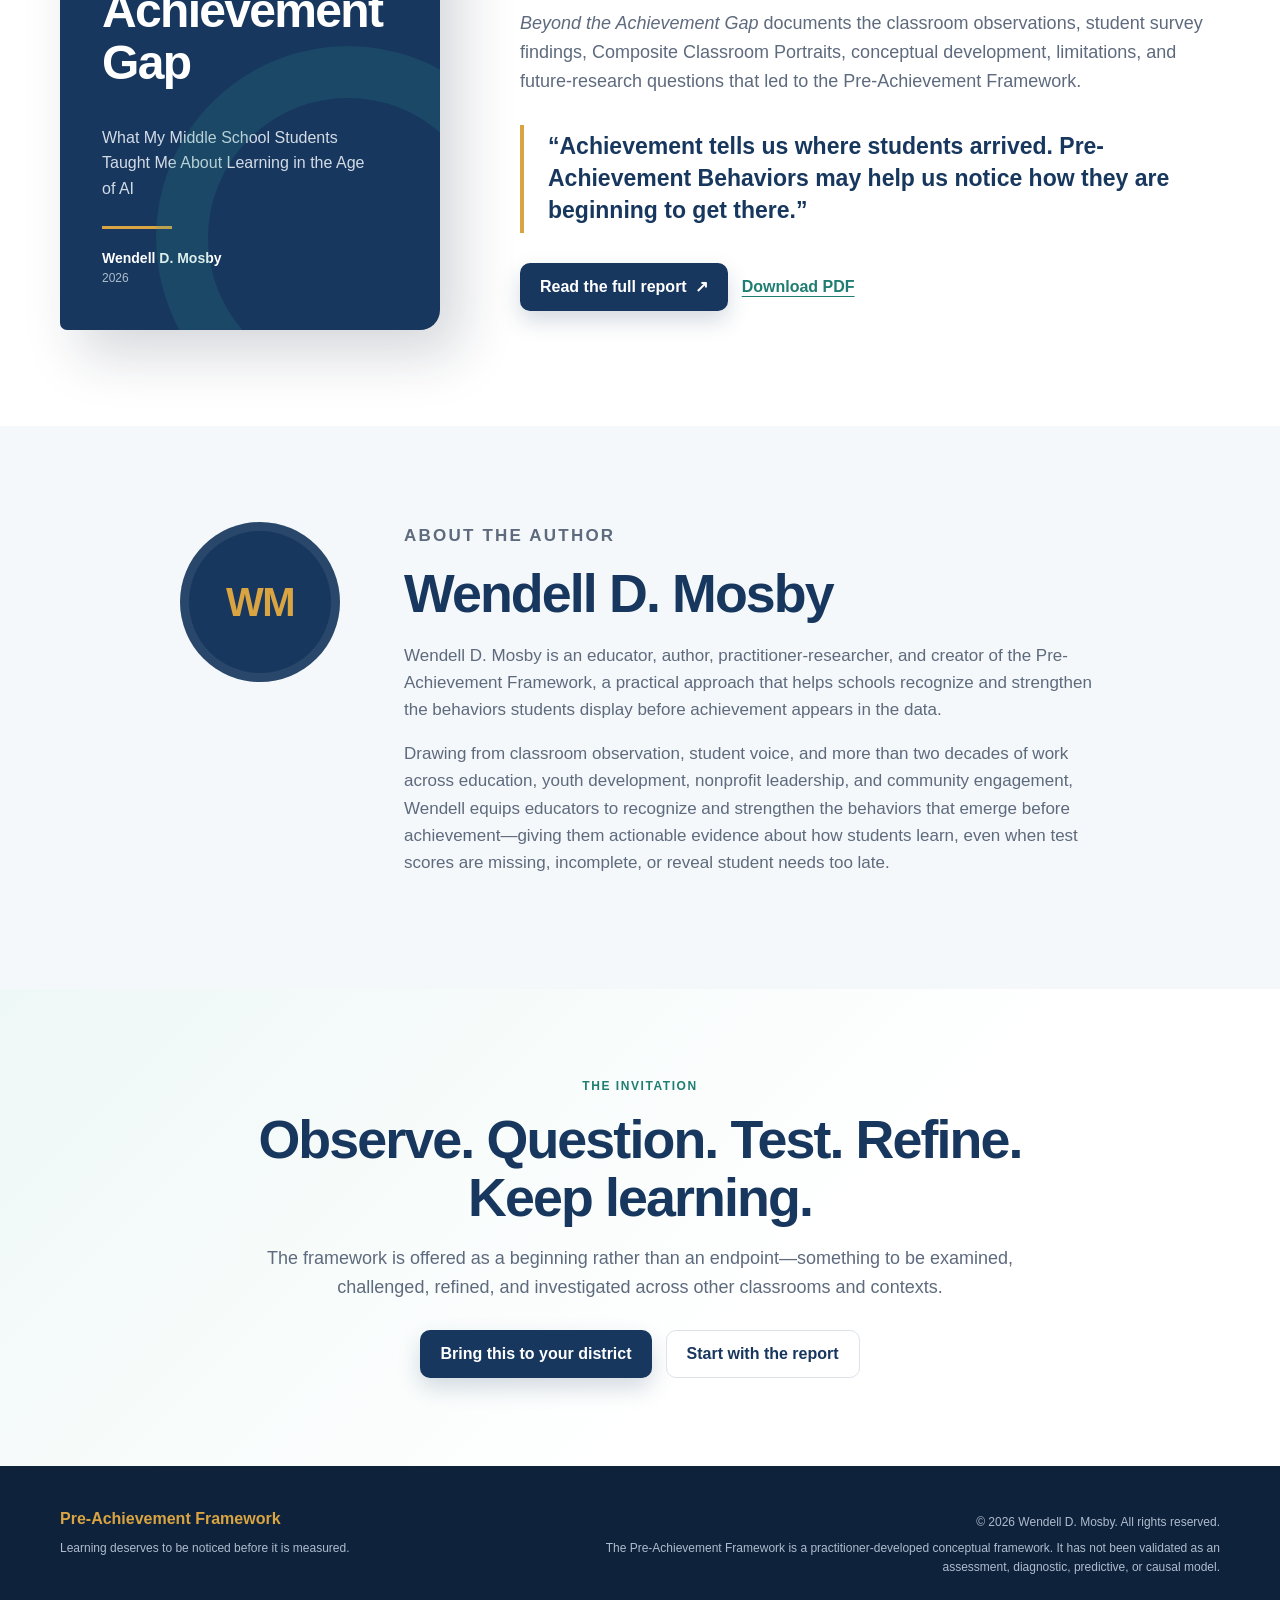
==== commit 8f040c77: "Refocus homepage on district conversion and evidence" ====
--- a/index.html
+++ b/index.html
@@ -3,13 +3,14 @@
 <head>
   <meta charset="utf-8">
   <meta name="viewport" content="width=device-width, initial-scale=1">
-  <title>Pre-Achievement Framework | Wendell D. Mosby</title>
-  <meta name="description" content="The Pre-Achievement Framework is a practitioner-developed observational lens for noticing six learner behaviors while learning is still unfolding: Beginning, Asking Questions, Persisting, Revising, Taking Ownership, and Helping Others.">
+  <title>Pre-Achievement Framework | K–12 Professional Learning</title>
+  <meta name="description" content="K–12 professional learning that helps educators notice and respond to six observable learner behaviors before achievement appears in the data—especially in AI-integrated classrooms.">
   <meta name="author" content="Wendell D. Mosby">
+  <meta name="keywords" content="K-12 professional development, student engagement, formative observation, AI literacy for educators, instructional coaching, Pre-Achievement Framework">
   <meta name="theme-color" content="#17375e">
   <meta property="og:type" content="website">
-  <meta property="og:title" content="The Pre-Achievement Framework">
-  <meta property="og:description" content="Learning deserves to be noticed before it is measured.">
+  <meta property="og:title" content="See What Students Show You Before the Scores Arrive">
+  <meta property="og:description" content="Professional learning for K–12 educators and leaders built around six observable learner behaviors.">
   <meta property="og:url" content="https://preachievementframework.com/">
   <meta property="og:image" content="https://preachievementframework.com/assets/social-card.png">
   <meta name="twitter:card" content="summary_large_image">
@@ -19,14 +20,30 @@
   <script type="application/ld+json">
   {
     "@context": "https://schema.org",
-    "@type": "CreativeWork",
-    "name": "Pre-Achievement Framework",
-    "author": {
-      "@type": "Person",
-      "name": "Wendell D. Mosby"
-    },
-    "url": "https://preachievementframework.com/",
-    "description": "A practitioner-developed conceptual framework that organizes six observable learner behaviors noticed while learning is still developing."
+    "@graph": [
+      {
+        "@type": "CreativeWork",
+        "name": "Pre-Achievement Framework",
+        "url": "https://preachievementframework.com/",
+        "description": "A practitioner-developed conceptual framework that organizes six observable learner behaviors noticed while learning is still developing.",
+        "author": {"@id": "https://preachievementframework.com/#wendell-mosby"}
+      },
+      {
+        "@type": "Person",
+        "@id": "https://preachievementframework.com/#wendell-mosby",
+        "name": "Wendell D. Mosby",
+        "jobTitle": "Educator and Practitioner-Researcher",
+        "url": "https://preachievementframework.com/"
+      },
+      {
+        "@type": "ProfessionalService",
+        "name": "Pre-Achievement Framework Professional Learning",
+        "url": "https://preachievementframework.com/#speaking",
+        "description": "K–12 leadership briefings, professional learning workshops, and district implementation support focused on student engagement, formative observation, and AI-integrated learning.",
+        "founder": {"@id": "https://preachievementframework.com/#wendell-mosby"},
+        "areaServed": "United States"
+      }
+    ]
   }
   </script>
 </head>
@@ -43,11 +60,12 @@
         </span>
       </a>
       <nav class="site-nav" aria-label="Primary navigation">
+        <a href="#speaking">PD &amp; Speaking</a>
         <a href="#framework">Framework</a>
         <a href="#behaviors">Behaviors</a>
+        <a href="#practice">In Practice</a>
         <a href="#inquiry">Research</a>
         <a href="#report">Report</a>
-        <a href="#speaking">PD &amp; Speaking</a>
         <a class="nav-cta" href="#book">Bring It to Your District</a>
         <a href="#about">About</a>
       </nav>
@@ -59,11 +77,11 @@
       <div class="container hero-grid">
         <div class="hero-copy">
           <p class="eyebrow">Professional learning for K–12 educators and leaders</p>
-          <h1>The Pre-Achievement Framework</h1>
+          <h1>See what students are showing you before the scores arrive.</h1>
           <p class="hero-tagline">Learning deserves to be noticed before it is measured.</p>
-          <p class="hero-lede">Help educators recognize, support, and respond to six observable learner behaviors while learning is still unfolding—especially in AI-integrated classrooms.</p>
+          <p class="hero-lede">The Pre-Achievement Framework helps K–12 educators recognize and respond to six observable learner behaviors—especially when achievement data is missing, incomplete, or arrives too late.</p>
           <div class="hero-actions">
-            <a class="button button-primary" href="#book">Bring this to your district</a>
+            <a class="button button-primary" href="#speaking">View professional learning options</a>
             <a class="button button-secondary" href="assets/Beyond-the-Achievement-Gap.pdf" target="_blank" rel="noopener">Read the report <span aria-hidden="true">↗</span></a>
           </div>
           <p class="hero-note">Interactive keynotes, hands-on workshops, and implementation support grounded in practitioner inquiry—not another packaged program or student checklist.</p>
@@ -87,12 +105,12 @@
 
     <section class="buyer-strip" aria-label="Professional learning applications">
       <div class="container buyer-grid">
-        <p>Built for district priorities</p>
+        <p>What districts need to notice sooner</p>
         <ul>
-          <li>Student engagement</li>
-          <li>AI-integrated learning</li>
-          <li>Formative observation</li>
-          <li>Instructional coaching</li>
+          <li>Early engagement signals</li>
+          <li>AI-supported thinking</li>
+          <li>Persistence and revision</li>
+          <li>Student ownership</li>
         </ul>
       </div>
     </section>
@@ -103,138 +121,6 @@
         <div class="stat"><strong>114</strong><span>survey submissions</span></div>
         <div class="stat"><strong>95</strong><span>unique respondents</span></div>
         <div class="stat"><strong>6</strong><span>observable behaviors</span></div>
-      </div>
-    </section>
-
-    <section class="section" id="framework">
-      <div class="container">
-        <div class="section-heading narrow">
-          <p class="eyebrow">The framework</p>
-          <h2>Notice learning while it is still unfolding.</h2>
-          <p>The Pre-Achievement Framework organizes six observable learner behaviors repeatedly noticed during this practitioner inquiry. It complements traditional measures of achievement by drawing attention to forms of learner engagement that can appear earlier.</p>
-        </div>
-
-        <figure class="framework-figure">
-          <div class="figure-shell">
-            <img src="assets/pre-achievement-framework.svg" alt="The Pre-Achievement Framework showing six non-sequential observable behaviors: Beginning, Asking Questions, Persisting, Revising, Taking Ownership, and Helping Others. The figure states that the framework complements achievement measures and is not diagnostic, predictive, causal, or a checklist.">
-          </div>
-          <figcaption>Figure 3 from <em>Beyond the Achievement Gap</em>. The relationships shown are conceptual rather than causal or sequential.</figcaption>
-        </figure>
-      </div>
-    </section>
-
-    <section class="section section-tint" id="behaviors">
-      <div class="container">
-        <div class="section-heading">
-          <p class="eyebrow">Six Pre-Achievement Behaviors</p>
-          <h2>A language for what educators may already be seeing.</h2>
-          <p>Each behavior describes something observable. Students may demonstrate different behaviors in different combinations depending on the task, setting, relationships, and supports available.</p>
-        </div>
-
-        <div class="card-grid">
-          <article class="behavior-card">
-            <span class="card-number">01</span>
-            <h3>Beginning</h3>
-            <p>The student initiates academic work rather than remaining immobilized by uncertainty, confusion, or hesitation.</p>
-          </article>
-          <article class="behavior-card">
-            <span class="card-number">02</span>
-            <h3>Asking Questions</h3>
-            <p>The student seeks clarification, feedback, additional information, or deeper understanding in order to move forward.</p>
-          </article>
-          <article class="behavior-card">
-            <span class="card-number">03</span>
-            <h3>Persisting</h3>
-            <p>The student continues despite difficulty, uncertainty, frustration, or an unsuccessful attempt—and may recognize when support is needed.</p>
-          </article>
-          <article class="behavior-card">
-            <span class="card-number">04</span>
-            <h3>Revising</h3>
-            <p>The student returns to work after feedback, an error, or reflection and makes an effort to improve it.</p>
-          </article>
-          <article class="behavior-card">
-            <span class="card-number">05</span>
-            <h3>Taking Ownership</h3>
-            <p>The student shows increasing responsibility for progress, feedback, resource selection, missing work, or deciding what to do next.</p>
-          </article>
-          <article class="behavior-card">
-            <span class="card-number">06</span>
-            <h3>Helping Others</h3>
-            <p>The student contributes to classmates’ learning through explanation, encouragement, collaboration, modeling, or an appropriate strategy.</p>
-          </article>
-        </div>
-      </div>
-    </section>
-
-    <section class="section guardrails">
-      <div class="container guardrail-grid">
-        <div>
-          <p class="eyebrow">Framework boundaries</p>
-          <h2>Observation without overclaiming.</h2>
-          <p>The framework is designed to help educators notice more of the learning process. It does not lower academic expectations or turn early behaviors into proof of mastery.</p>
-        </div>
-        <div class="boundary-card boundary-yes">
-          <h3>What it is</h3>
-          <ul>
-            <li>A practitioner-developed conceptual framework</li>
-            <li>An observational lens</li>
-            <li>Language for noticing learner engagement</li>
-            <li>An invitation for professional inquiry</li>
-          </ul>
-        </div>
-        <div class="boundary-card boundary-no">
-          <h3>What it is not</h3>
-          <ul>
-            <li>A diagnostic tool</li>
-            <li>A validated assessment instrument</li>
-            <li>A predictive or causal model</li>
-            <li>A student checklist</li>
-            <li>A fixed sequence of stages</li>
-          </ul>
-        </div>
-      </div>
-    </section>
-
-    <section class="section section-navy" id="inquiry">
-      <div class="container inquiry-grid">
-        <div>
-          <p class="eyebrow eyebrow-light">About the inquiry</p>
-          <h2>It began with a classroom question about AI. The students changed the question.</h2>
-          <p>The report draws on classroom observation across the 2025–2026 school year, a spring 2026 student AI-use survey, reflective practice, and professional dialogue.</p>
-          <p>The survey generated 114 submissions between April 1 and May 22, 2026. After duplicate cleaning and reconciliation, the analysis represented 95 unique respondents. Follow-up AI-use analyses were limited to the 69 respondents who identified themselves as AI users in the first survey question.</p>
-          <p class="inquiry-question">What happens before achievement that educators may not be noticing?</p>
-        </div>
-        <div class="inquiry-flow" aria-label="Practitioner inquiry cycle">
-          <div><span>01</span><strong>Classroom Observation</strong></div>
-          <div><span>02</span><strong>Student Voice</strong></div>
-          <div><span>03</span><strong>Practitioner Reflection</strong></div>
-          <div><span>04</span><strong>Framework Development</strong></div>
-          <div><span>05</span><strong>Future Research</strong></div>
-          <p>Then back to the classroom.</p>
-        </div>
-      </div>
-    </section>
-
-    <section class="section" id="report">
-      <div class="container report-grid">
-        <div class="report-cover" aria-label="Report cover">
-          <p class="report-series">PRACTITIONER INQUIRY REPORT</p>
-          <h2>Beyond the<br>Achievement Gap</h2>
-          <p>What My Middle School Students Taught Me About Learning in the Age of AI</p>
-          <div class="report-cover-rule"></div>
-          <strong>Wendell D. Mosby</strong>
-          <span>2026</span>
-        </div>
-        <div class="report-copy">
-          <p class="eyebrow">Foundational report</p>
-          <h2>Read the inquiry that introduced the framework.</h2>
-          <p><em>Beyond the Achievement Gap</em> documents the classroom observations, student survey findings, Composite Classroom Portraits, conceptual development, limitations, and future-research questions that led to the Pre-Achievement Framework.</p>
-          <blockquote>“Achievement tells us where students arrived. Pre-Achievement Behaviors may help us notice how they are beginning to get there.”</blockquote>
-          <div class="hero-actions">
-            <a class="button button-primary" href="assets/Beyond-the-Achievement-Gap.pdf" target="_blank" rel="noopener">Read the full report <span aria-hidden="true">↗</span></a>
-            <a class="text-link" href="assets/Beyond-the-Achievement-Gap.pdf" download>Download PDF</a>
-          </div>
-        </div>
       </div>
     </section>
 
@@ -317,7 +203,7 @@
             <p>Share your district, preferred format, target date, and primary goal. Wendell will respond with the best-fit engagement and a clear next step.</p>
           </div>
           <div class="booking-actions">
-            <a class="button button-gold" href="mailto:booking@preachievementframework.com?subject=Pre-Achievement%20District%20Inquiry&amp;body=Name%20and%20title%3A%0ASchool%20district%20or%20organization%3A%0ATarget%20date%3A%0APreferred%20format%3A%0APrimary%20goal%3A%0A">Email a district inquiry</a>
+            <a class="button button-gold" href="mailto:booking@preachievementframework.com?subject=Request%20a%2020-Minute%20District%20Fit%20Call&amp;body=Name%20and%20title%3A%0ASchool%20district%20or%20organization%3A%0ATarget%20date%3A%0APreferred%20format%3A%0APrimary%20goal%3A%0ABest%20times%20to%20connect%3A%0A">Request a 20-minute district fit call</a>
             <a class="button button-on-dark" href="assets/Wendell_Mosby_Pre-Achievement_One-Sheet.pdf" target="_blank" rel="noopener">Download the PD one-sheet <span aria-hidden="true">↗</span></a>
           </div>
         </div>
@@ -325,7 +211,171 @@
       </div>
     </section>
 
+    <section class="section section-tint practice" id="practice">
+      <div class="container">
+        <div class="section-heading">
+          <p class="eyebrow">PAF in practice</p>
+          <h2>Noticing matters when it leads to a better response.</h2>
+          <p>Early practitioner evidence comes from the originating sixth-grade classroom. These examples illustrate the framework’s use as an observational lens—not proof of causation or a prediction of achievement.</p>
+        </div>
+        <div class="practice-grid">
+          <article class="practice-card">
+            <p class="practice-step">01 · Observe</p>
+            <h3>Record what the learner says and does.</h3>
+            <p>Begin with visible evidence: starting, questioning, persisting, revising, taking ownership, or helping another learner.</p>
+          </article>
+          <article class="practice-card">
+            <p class="practice-step">02 · Respond</p>
+            <h3>Match support to the learning need.</h3>
+            <p>Clarify an entry point, make feedback usable, invite explanation, or help the student select a strategy without lowering rigor.</p>
+          </article>
+          <article class="practice-card">
+            <p class="practice-step">03 · Protect thinking</p>
+            <h3>Examine what happens around AI use.</h3>
+            <p>Look for evidence that the student attempted, questioned, verified, revised, explained, and took ownership of the final work.</p>
+          </article>
+        </div>
+        <div class="practice-note">
+          <strong>From the originating classroom:</strong>
+          <span>The framework emerged from yearlong observation, 114 survey submissions, 95 unique respondents, student voice, and disciplined practitioner reflection.</span>
+        </div>
+      </div>
+    </section>
+
+    <section class="section" id="framework">
+      <div class="container">
+        <div class="section-heading narrow">
+          <p class="eyebrow">The framework</p>
+          <h2>Notice learning while it is still unfolding.</h2>
+          <p>The Pre-Achievement Framework organizes six observable learner behaviors repeatedly noticed during this practitioner inquiry. It complements traditional measures of achievement by drawing attention to forms of learner engagement that can appear earlier.</p>
+        </div>
+
+        <figure class="framework-figure">
+          <div class="figure-shell">
+            <img src="assets/pre-achievement-framework.svg" alt="The Pre-Achievement Framework showing six non-sequential observable behaviors: Beginning, Asking Questions, Persisting, Revising, Taking Ownership, and Helping Others. The figure states that the framework complements achievement measures and is not diagnostic, predictive, causal, or a checklist.">
+          </div>
+          <figcaption>Figure 3 from <em>Beyond the Achievement Gap</em>. The relationships shown are conceptual rather than causal or sequential.</figcaption>
+        </figure>
+      </div>
+    </section>
+
+    <section class="section section-tint" id="behaviors">
+      <div class="container">
+        <div class="section-heading">
+          <p class="eyebrow">Six Pre-Achievement Behaviors</p>
+          <h2>A language for what educators may already be seeing.</h2>
+          <p>Each behavior describes something observable. Students may demonstrate different behaviors in different combinations depending on the task, setting, relationships, and supports available.</p>
+        </div>
+
+        <div class="card-grid">
+          <article class="behavior-card">
+            <span class="card-number">01</span>
+            <h3>Beginning</h3>
+            <p>The student initiates academic work rather than remaining immobilized by uncertainty, confusion, or hesitation.</p>
+          </article>
+          <article class="behavior-card">
+            <span class="card-number">02</span>
+            <h3>Asking Questions</h3>
+            <p>The student seeks clarification, feedback, additional information, or deeper understanding in order to move forward.</p>
+          </article>
+          <article class="behavior-card">
+            <span class="card-number">03</span>
+            <h3>Persisting</h3>
+            <p>The student continues despite difficulty, uncertainty, frustration, or an unsuccessful attempt—and may recognize when support is needed.</p>
+          </article>
+          <article class="behavior-card">
+            <span class="card-number">04</span>
+            <h3>Revising</h3>
+            <p>The student returns to work after feedback, an error, or reflection and makes an effort to improve it.</p>
+          </article>
+          <article class="behavior-card">
+            <span class="card-number">05</span>
+            <h3>Taking Ownership</h3>
+            <p>The student shows increasing responsibility for progress, feedback, resource selection, missing work, or deciding what to do next.</p>
+          </article>
+          <article class="behavior-card">
+            <span class="card-number">06</span>
+            <h3>Helping Others</h3>
+            <p>The student contributes to classmates’ learning through explanation, encouragement, collaboration, modeling, or an appropriate strategy.</p>
+          </article>
+        </div>
+      </div>
+    </section>
+
+    <section class="section guardrails">
+      <div class="container guardrail-grid">
+        <div>
+          <p class="eyebrow">Framework boundaries</p>
+          <h2>Observation without overclaiming.</h2>
+          <p>The framework is designed to help educators notice more of the learning process. It does not lower academic expectations or turn early behaviors into proof of mastery.</p>
+        </div>
+        <div class="boundary-card boundary-yes">
+          <h3>What it is</h3>
+          <ul>
+            <li>A practitioner-developed conceptual framework</li>
+            <li>An observational lens</li>
+            <li>Language for noticing learner engagement</li>
+            <li>An invitation for professional inquiry</li>
+          </ul>
+        </div>
+        <div class="boundary-card boundary-no">
+          <h3>What it is not</h3>
+          <ul>
+            <li>A diagnostic tool</li>
+            <li>A validated assessment instrument</li>
+            <li>A predictive or causal model</li>
+            <li>A student checklist</li>
+            <li>A fixed sequence of stages</li>
+          </ul>
+        </div>
+      </div>
+    </section>
+
+    <section class="section section-navy" id="inquiry">
+      <div class="container inquiry-grid">
+        <div>
+          <p class="eyebrow eyebrow-light">About the inquiry</p>
+          <h2>It began with a classroom question about AI. The students changed the question.</h2>
+          <p>The report draws on classroom observation across the 2025–2026 school year, a spring 2026 student AI-use survey, reflective practice, and professional dialogue.</p>
+          <p>The survey generated 114 submissions between April 1 and May 22, 2026. After duplicate cleaning and reconciliation, the analysis represented 95 unique respondents. Follow-up AI-use analyses were limited to the 69 respondents who identified themselves as AI users in the first survey question.</p>
+          <p class="inquiry-question">What happens before achievement that educators may not be noticing?</p>
+        </div>
+        <div class="inquiry-flow" aria-label="Practitioner inquiry cycle">
+          <div><span>01</span><strong>Classroom Observation</strong></div>
+          <div><span>02</span><strong>Student Voice</strong></div>
+          <div><span>03</span><strong>Practitioner Reflection</strong></div>
+          <div><span>04</span><strong>Framework Development</strong></div>
+          <div><span>05</span><strong>Future Research</strong></div>
+          <p>Then back to the classroom.</p>
+        </div>
+      </div>
+    </section>
+
+    <section class="section" id="report">
+      <div class="container report-grid">
+        <div class="report-cover" aria-label="Report cover">
+          <p class="report-series">PRACTITIONER INQUIRY REPORT</p>
+          <h2>Beyond the<br>Achievement Gap</h2>
+          <p>What My Middle School Students Taught Me About Learning in the Age of AI</p>
+          <div class="report-cover-rule"></div>
+          <strong>Wendell D. Mosby</strong>
+          <span>2026</span>
+        </div>
+        <div class="report-copy">
+          <p class="eyebrow">Foundational report</p>
+          <h2>Read the inquiry that introduced the framework.</h2>
+          <p><em>Beyond the Achievement Gap</em> documents the classroom observations, student survey findings, Composite Classroom Portraits, conceptual development, limitations, and future-research questions that led to the Pre-Achievement Framework.</p>
+          <blockquote>“Achievement tells us where students arrived. Pre-Achievement Behaviors may help us notice how they are beginning to get there.”</blockquote>
+          <div class="hero-actions">
+            <a class="button button-primary" href="assets/Beyond-the-Achievement-Gap.pdf" target="_blank" rel="noopener">Read the full report <span aria-hidden="true">↗</span></a>
+            <a class="text-link" href="assets/Beyond-the-Achievement-Gap.pdf" download>Download PDF</a>
+          </div>
+        </div>
+      </div>
+    </section>
+
     <section class="section section-tint" id="about">
+      <span id="wendell-mosby" aria-hidden="true"></span>
       <div class="container about-grid">
         <div class="author-monogram" aria-hidden="true">WM</div>
         <div>
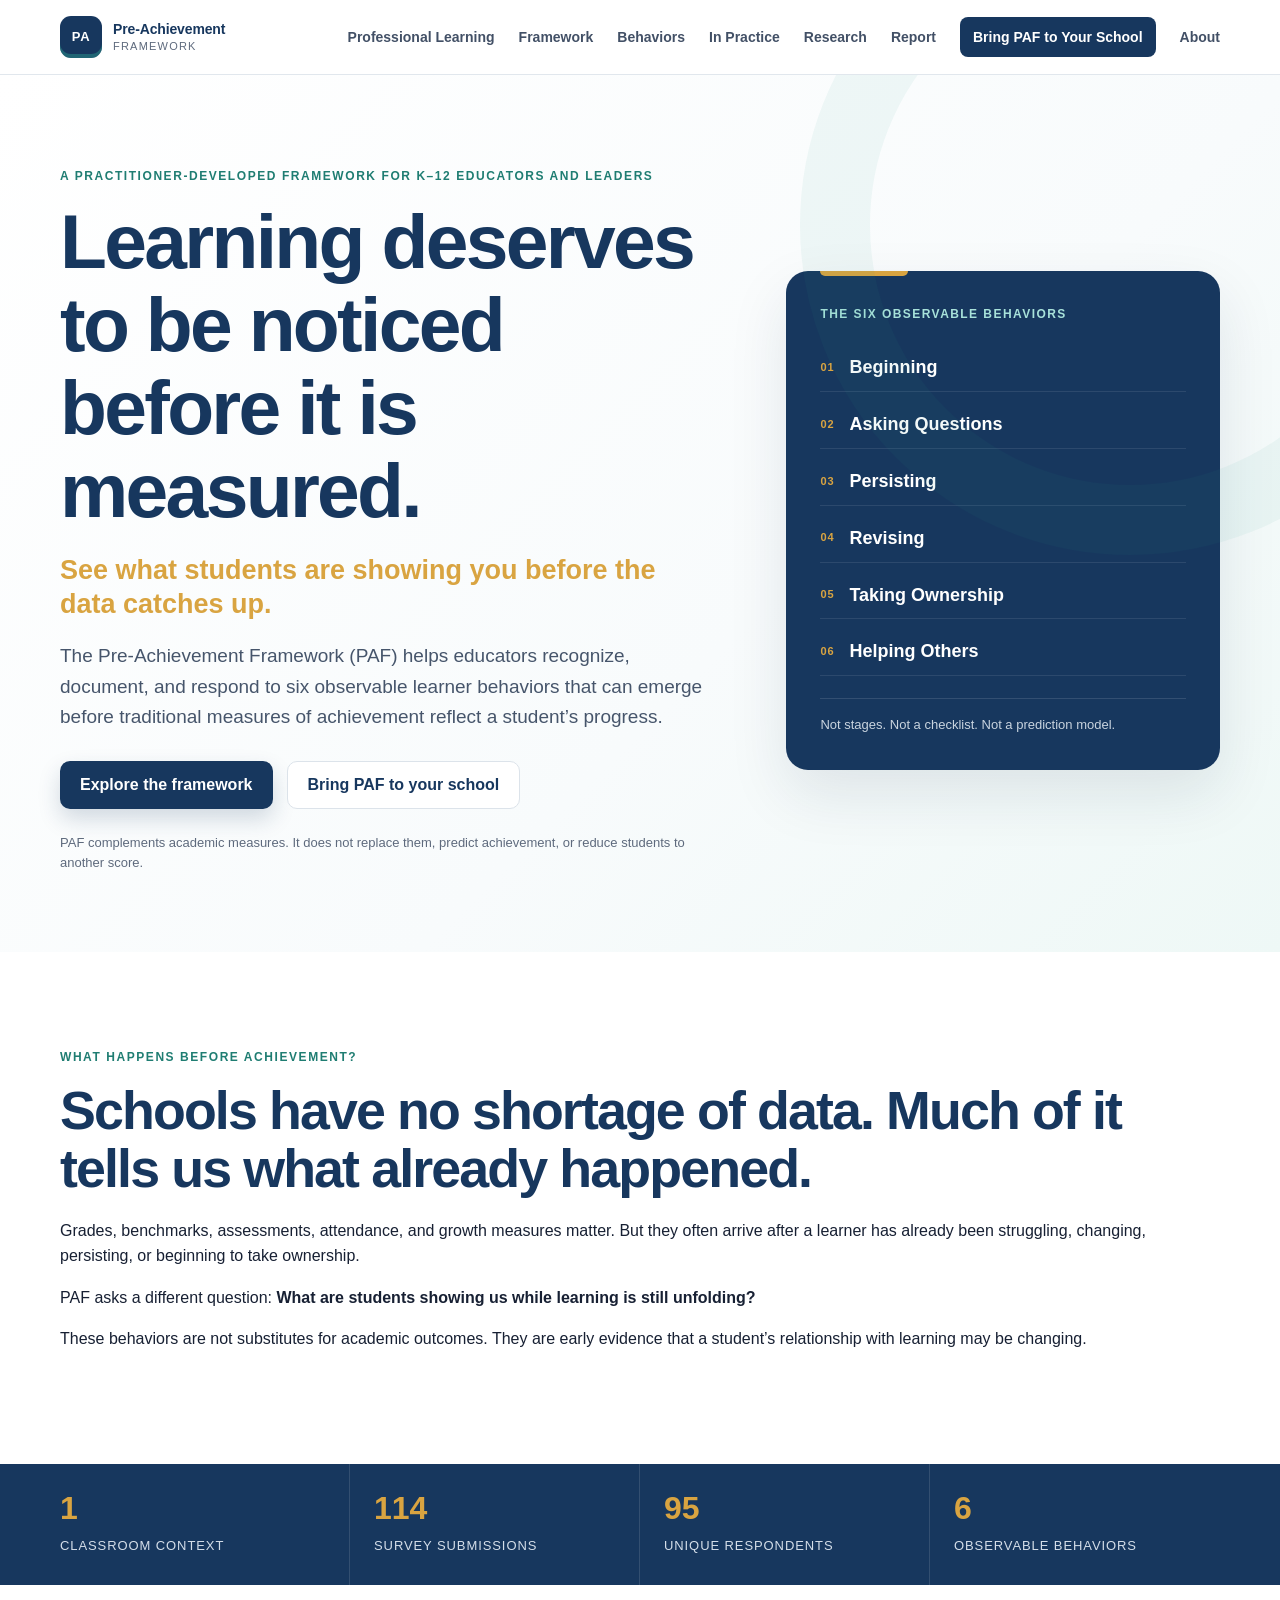
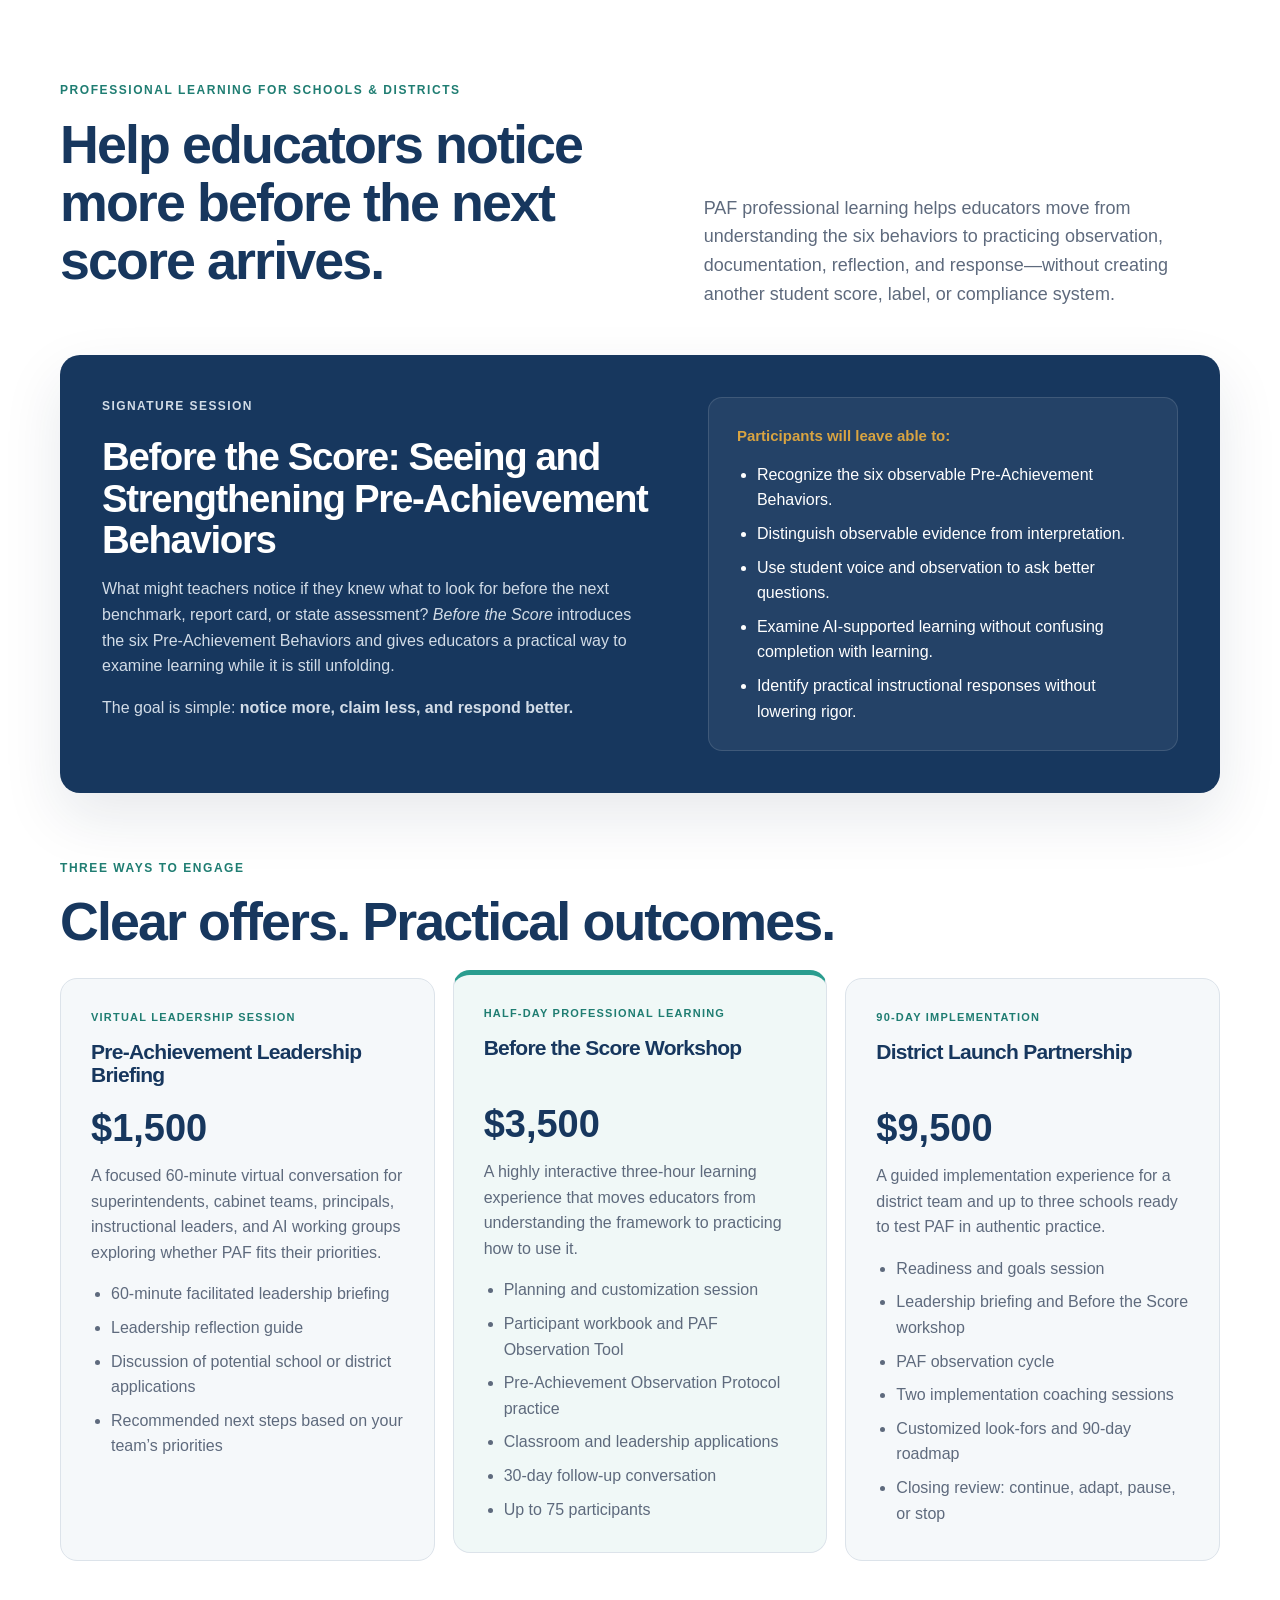
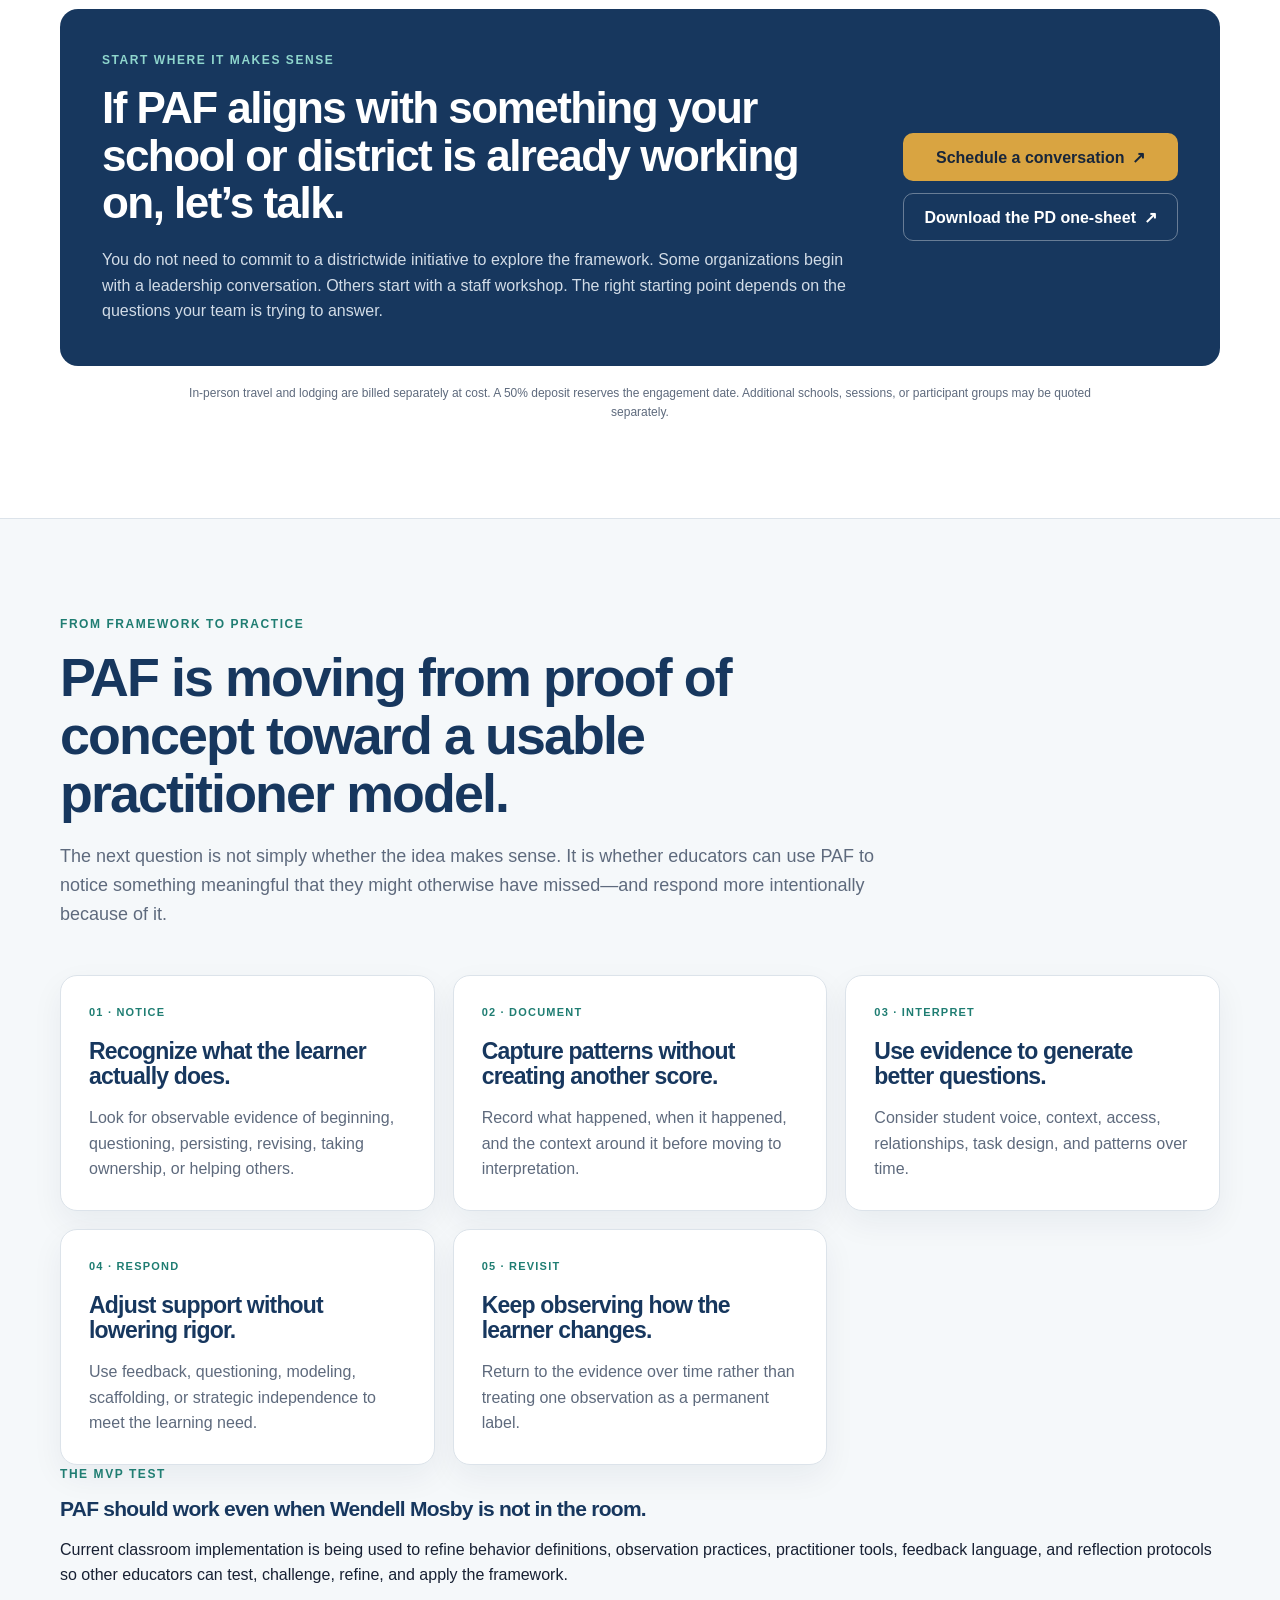
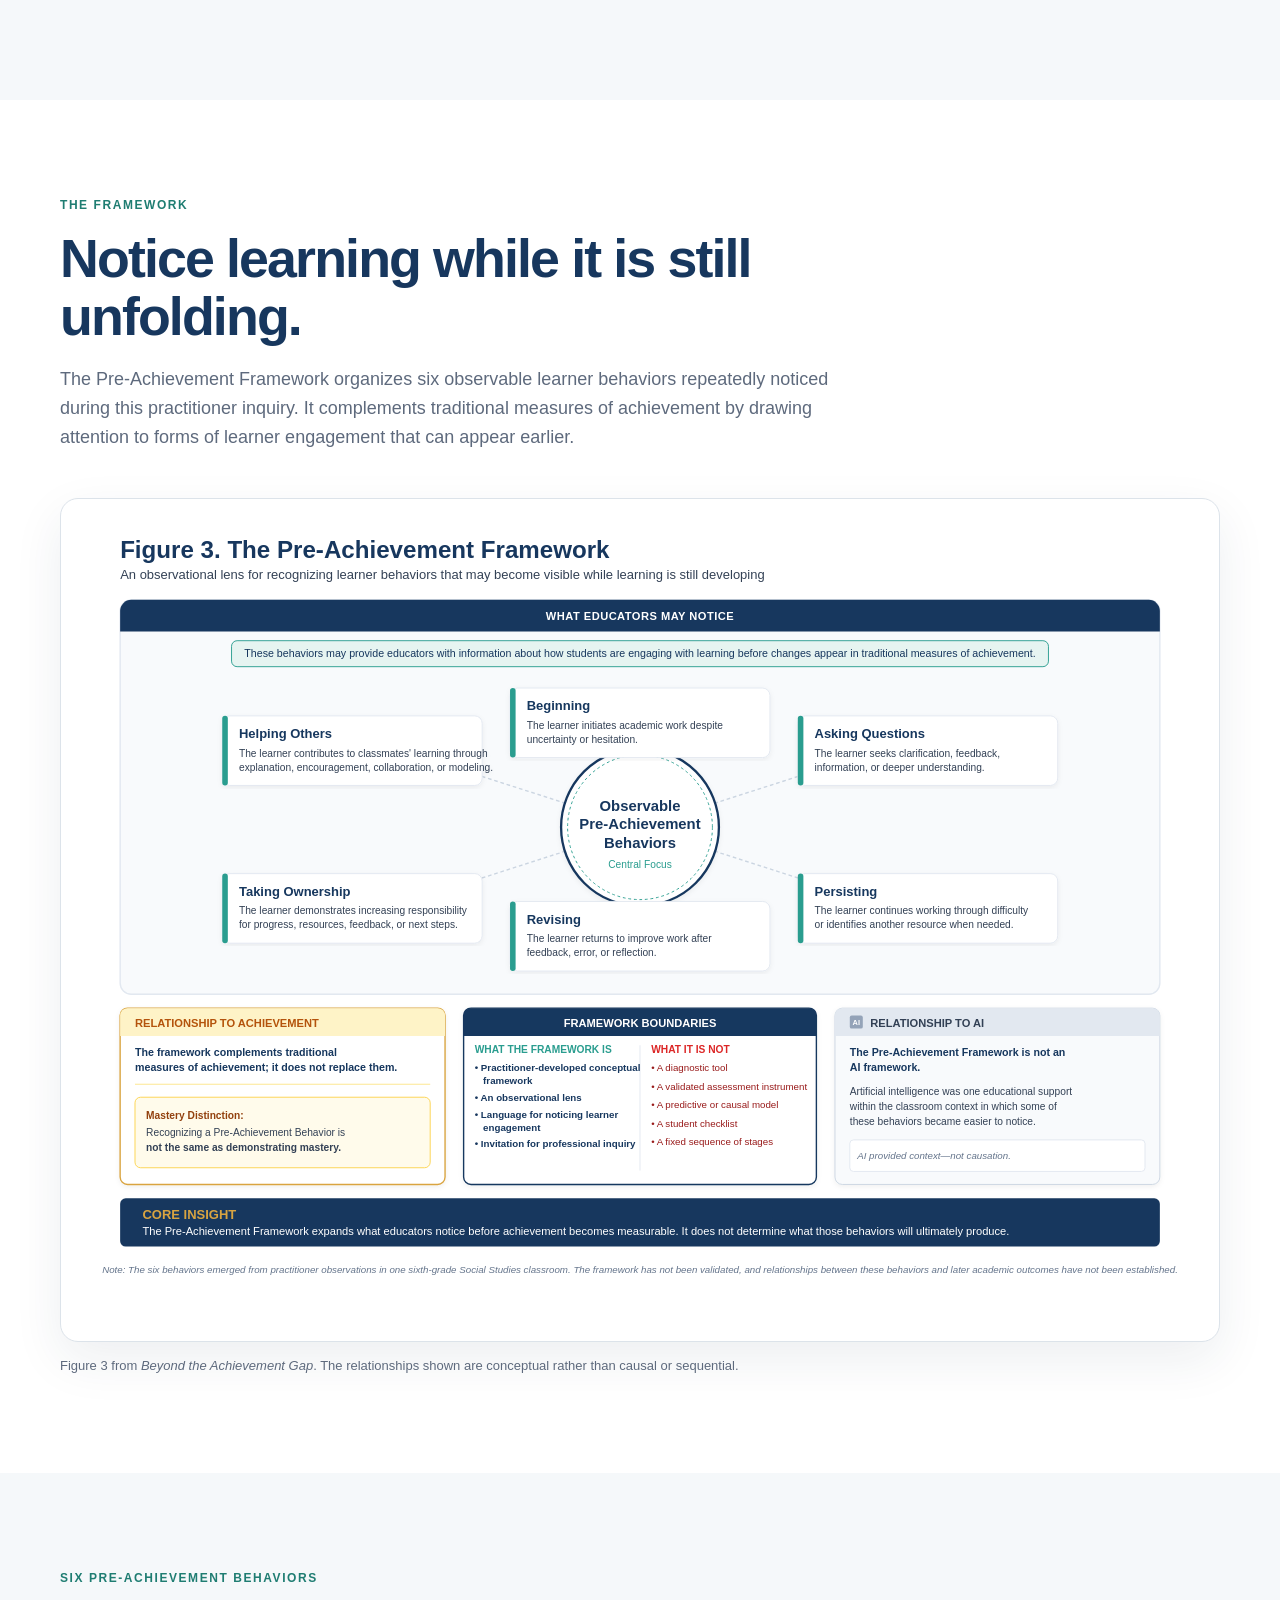
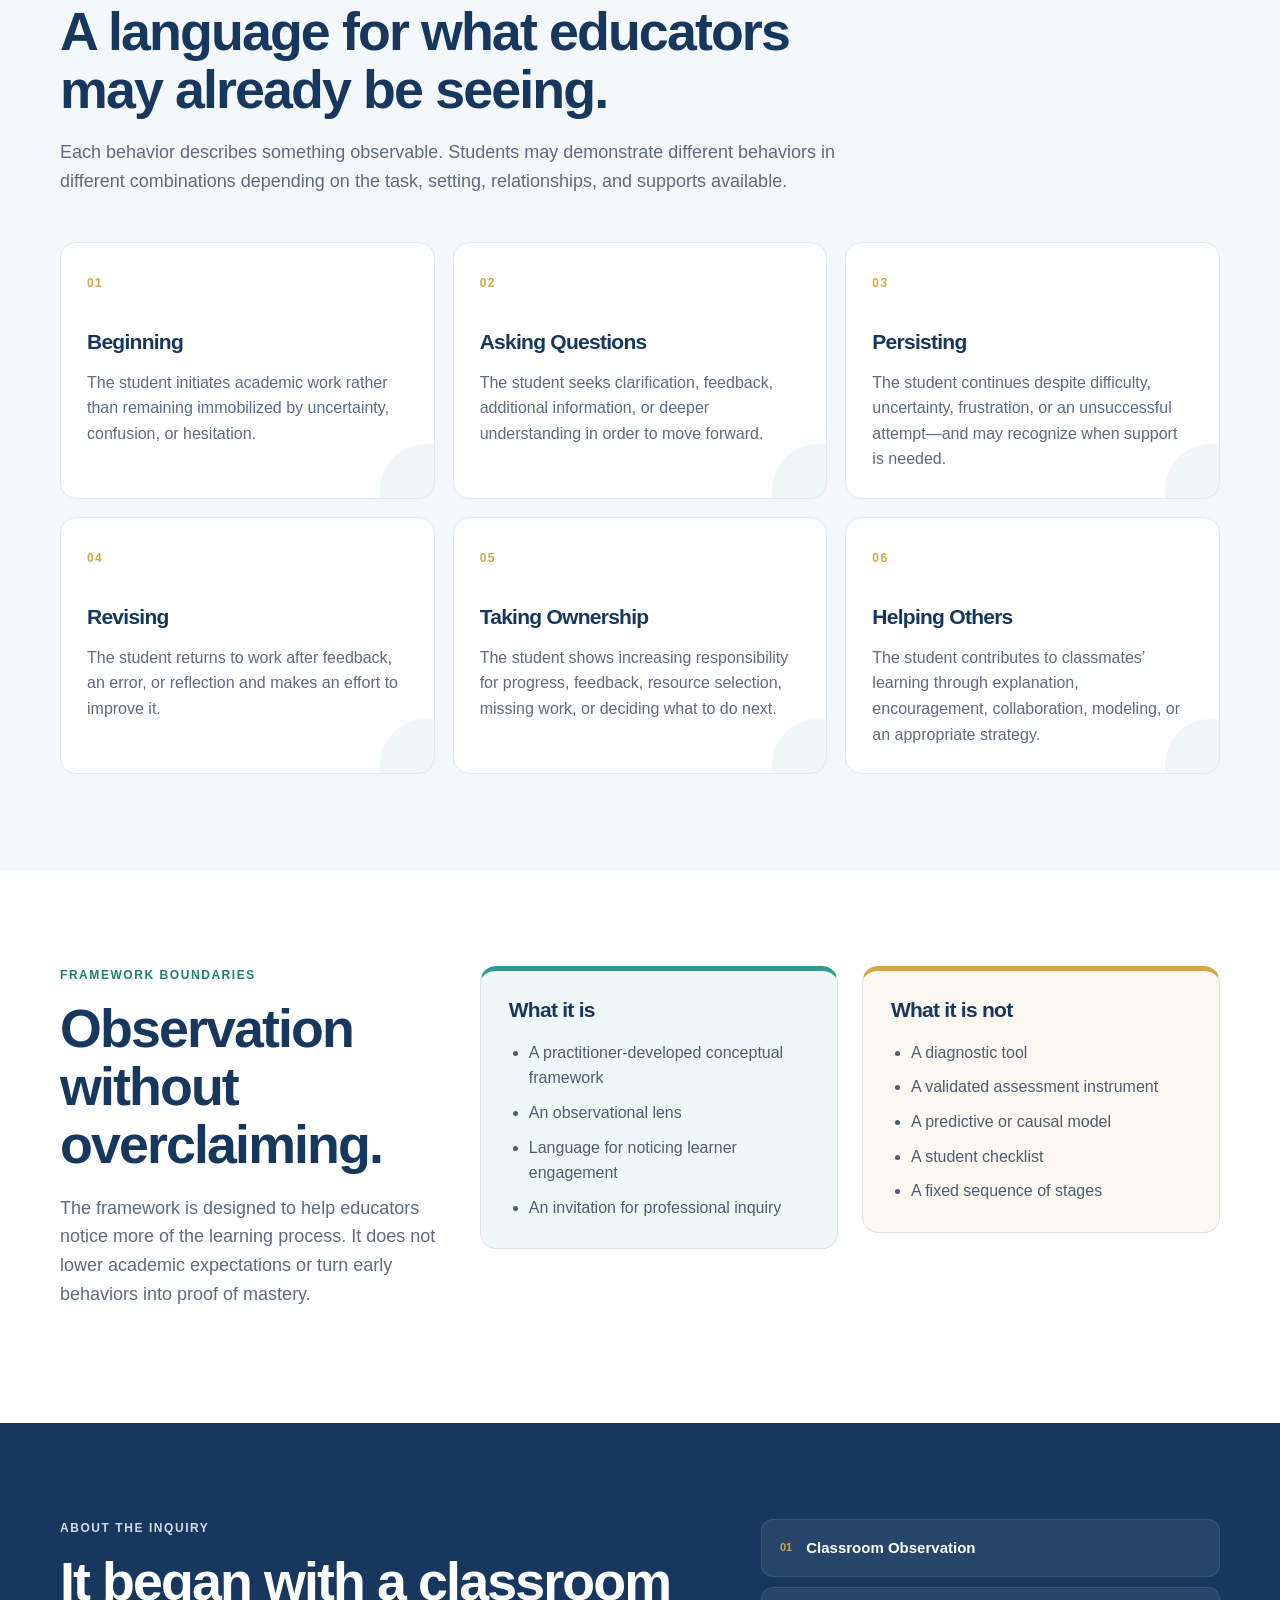
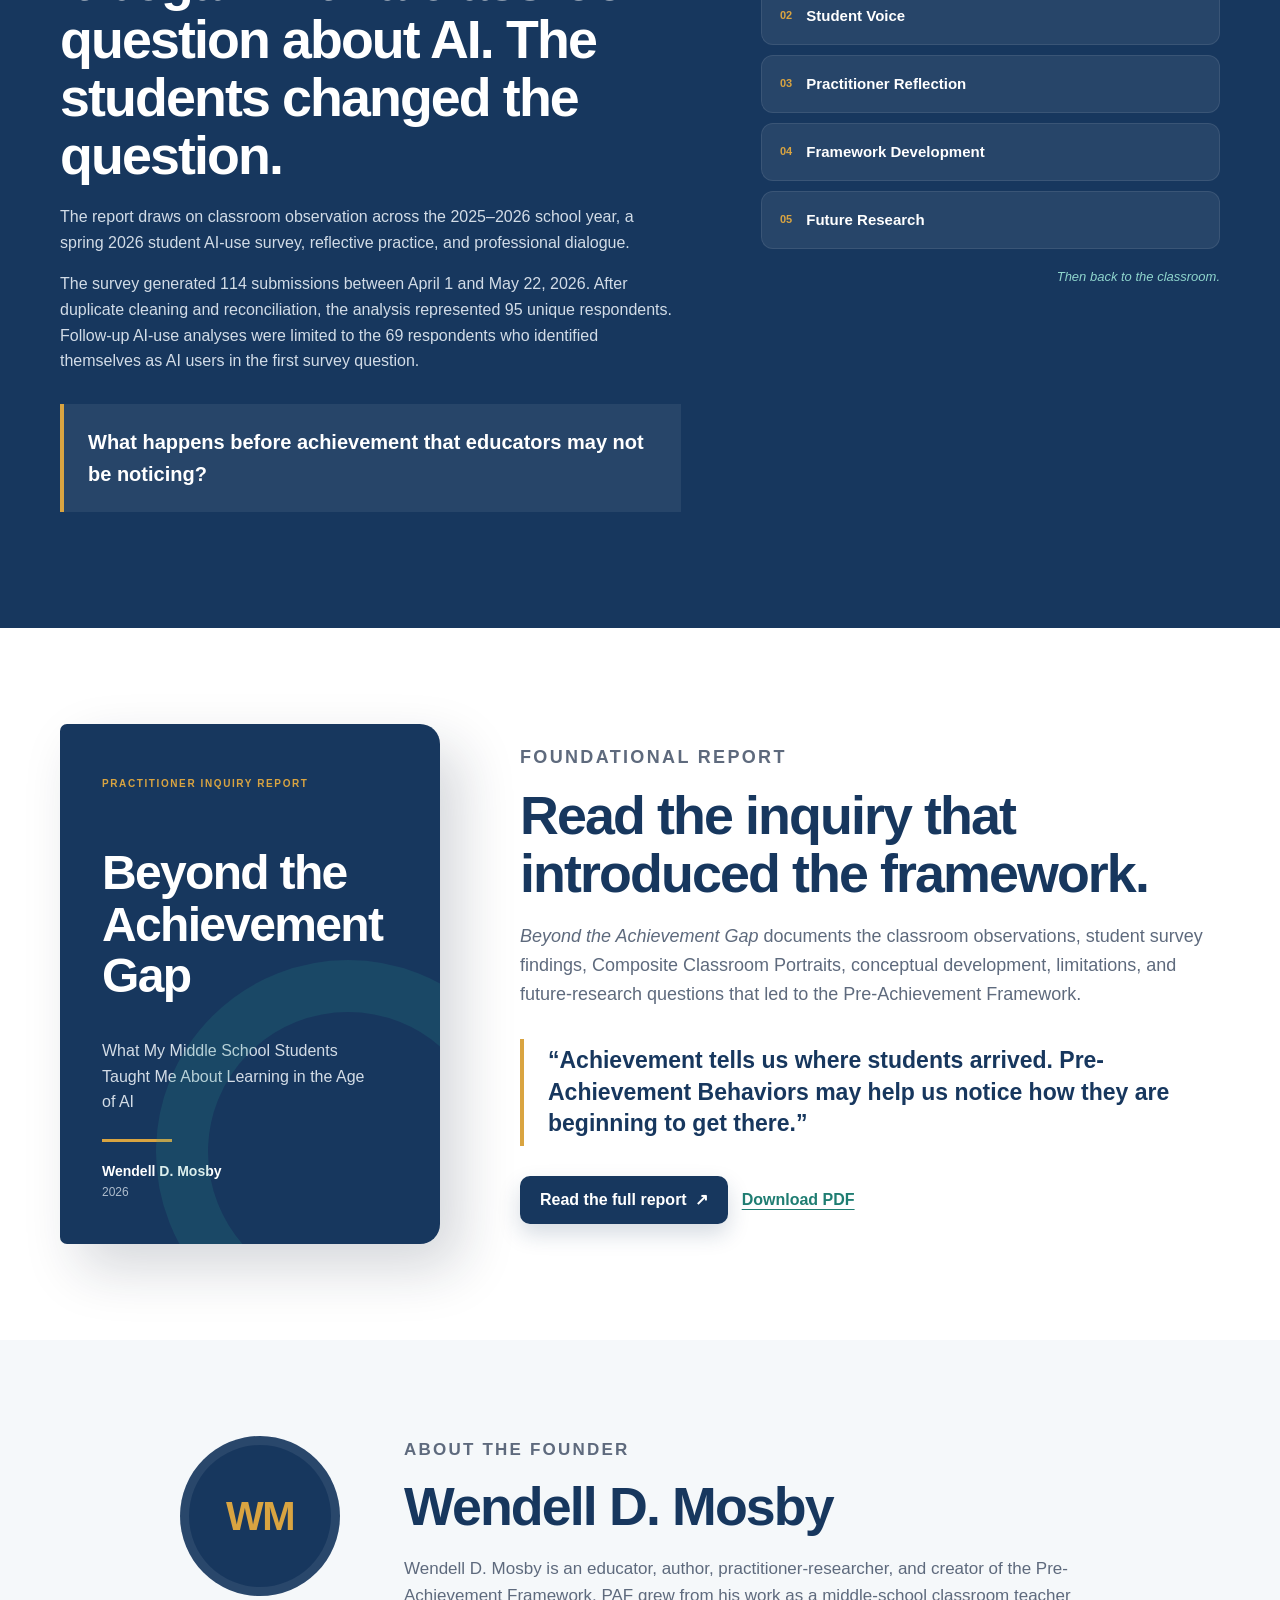
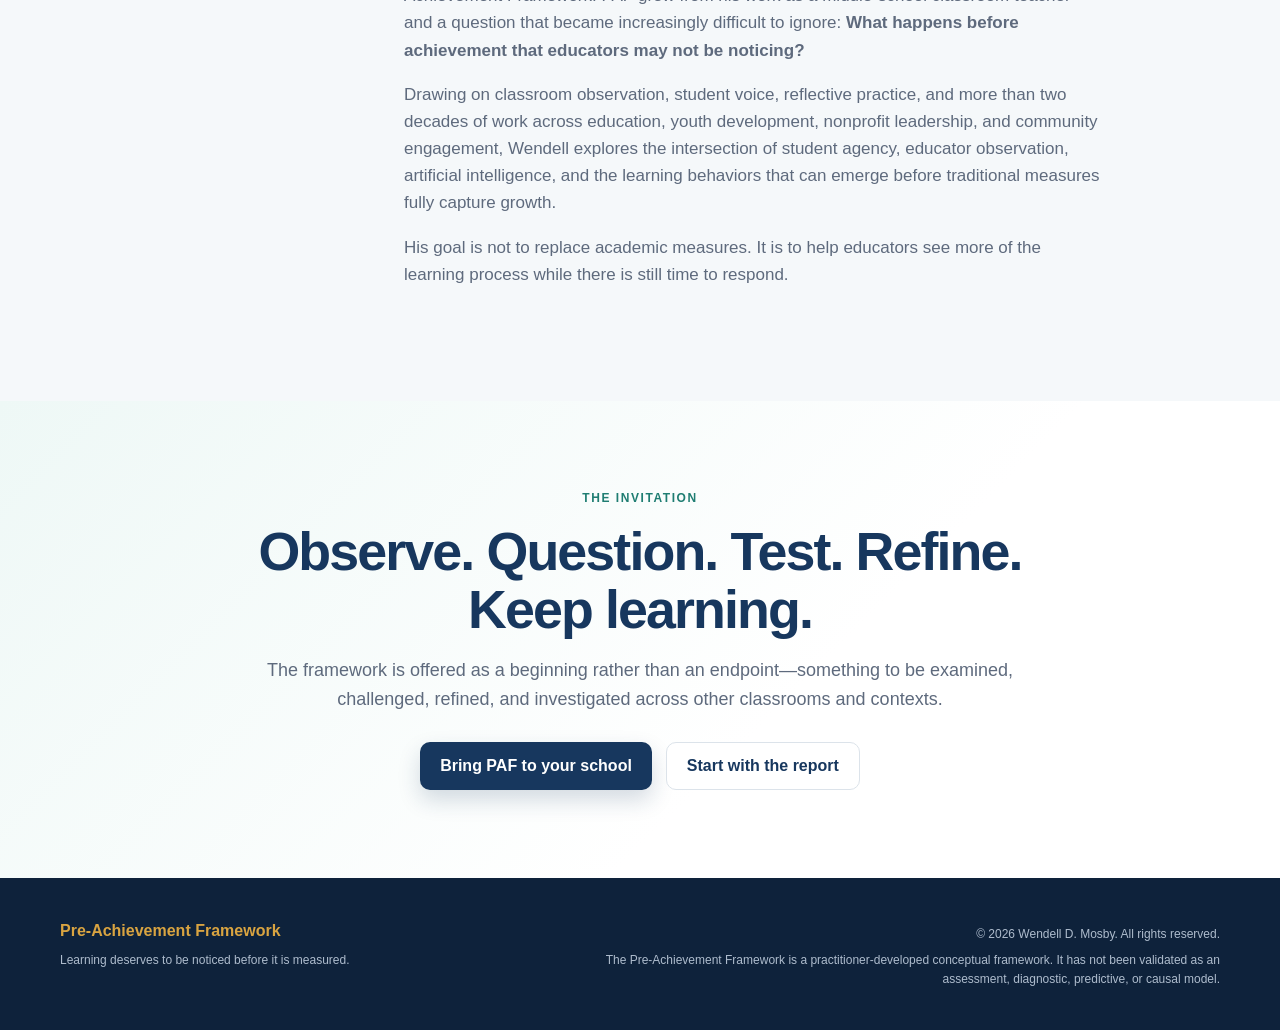
==== commit 2bc4846e: "Refresh PAF positioning, MVP pathway, offers, and booking CTA" ====
--- a/index.html
+++ b/index.html
@@ -60,13 +60,13 @@
         </span>
       </a>
       <nav class="site-nav" aria-label="Primary navigation">
-        <a href="#speaking">PD &amp; Speaking</a>
+        <a href="#speaking">Professional Learning</a>
         <a href="#framework">Framework</a>
         <a href="#behaviors">Behaviors</a>
         <a href="#practice">In Practice</a>
         <a href="#inquiry">Research</a>
         <a href="#report">Report</a>
-        <a class="nav-cta" href="#book">Bring It to Your District</a>
+        <a class="nav-cta" href="#book">Bring PAF to Your School</a>
         <a href="#about">About</a>
       </nav>
     </div>
@@ -76,15 +76,15 @@
     <section class="hero" id="top">
       <div class="container hero-grid">
         <div class="hero-copy">
-          <p class="eyebrow">Professional learning for K–12 educators and leaders</p>
-          <h1>See what students are showing you before the scores arrive.</h1>
-          <p class="hero-tagline">Learning deserves to be noticed before it is measured.</p>
-          <p class="hero-lede">The Pre-Achievement Framework helps K–12 educators recognize and respond to six observable learner behaviors—especially when achievement data is missing, incomplete, or arrives too late.</p>
+          <p class="eyebrow">A practitioner-developed framework for K–12 educators and leaders</p>
+          <h1>Learning deserves to be noticed before it is measured.</h1>
+          <p class="hero-tagline">See what students are showing you before the data catches up.</p>
+          <p class="hero-lede">The Pre-Achievement Framework (PAF) helps educators recognize, document, and respond to six observable learner behaviors that can emerge before traditional measures of achievement reflect a student&rsquo;s progress.</p>
           <div class="hero-actions">
-            <a class="button button-primary" href="#speaking">View professional learning options</a>
-            <a class="button button-secondary" href="assets/Beyond-the-Achievement-Gap.pdf" target="_blank" rel="noopener">Read the report <span aria-hidden="true">↗</span></a>
-          </div>
-          <p class="hero-note">Interactive keynotes, hands-on workshops, and implementation support grounded in practitioner inquiry—not another packaged program or student checklist.</p>
+            <a class="button button-primary" href="#framework">Explore the framework</a>
+            <a class="button button-secondary" href="#book">Bring PAF to your school</a>
+          </div>
+          <p class="hero-note">PAF complements academic measures. It does not replace them, predict achievement, or reduce students to another score.</p>
         </div>
 
         <div class="hero-panel" aria-label="Pre-Achievement Framework summary">
@@ -103,15 +103,17 @@
       </div>
     </section>
 
-    <section class="buyer-strip" aria-label="Professional learning applications">
-      <div class="container buyer-grid">
-        <p>What districts need to notice sooner</p>
-        <ul>
-          <li>Early engagement signals</li>
-          <li>AI-supported thinking</li>
-          <li>Persistence and revision</li>
-          <li>Student ownership</li>
-        </ul>
+    <section class="section problem-section" aria-labelledby="problem-title">
+      <div class="container problem-grid">
+        <div>
+          <p class="eyebrow">What happens before achievement?</p>
+          <h2 id="problem-title">Schools have no shortage of data. Much of it tells us what already happened.</h2>
+        </div>
+        <div class="problem-copy">
+          <p>Grades, benchmarks, assessments, attendance, and growth measures matter. But they often arrive after a learner has already been struggling, changing, persisting, or beginning to take ownership.</p>
+          <p>PAF asks a different question: <strong>What are students showing us while learning is still unfolding?</strong></p>
+          <p>These behaviors are not substitutes for academic outcomes. They are early evidence that a student&rsquo;s relationship with learning may be changing.</p>
+        </div>
       </div>
     </section>
 
@@ -128,26 +130,27 @@
       <div class="container">
         <div class="section-heading speaking-heading">
           <div>
-            <p class="eyebrow">Speaking &amp; Professional Learning</p>
-            <h2>What happens before achievement shows up?</h2>
-          </div>
-          <p>Schools are surrounded by outcome data. The Pre-Achievement Framework helps educators notice and strengthen what happens first—giving school teams an earlier, more human view of student readiness and a practical place to intervene.</p>
+            <p class="eyebrow">Professional Learning for Schools &amp; Districts</p>
+            <h2>Help educators notice more before the next score arrives.</h2>
+          </div>
+          <p>PAF professional learning helps educators move from understanding the six behaviors to practicing observation, documentation, reflection, and response—without creating another student score, label, or compliance system.</p>
         </div>
 
         <div class="signature-session">
           <div class="session-copy">
             <p class="panel-kicker">Signature session</p>
             <h3>Before the Score: Seeing and Strengthening Pre-Achievement Behaviors</h3>
-            <p>In this engaging, classroom-grounded session, Wendell introduces a new lens for understanding student readiness in an AI-shaped learning environment. Participants examine what achievement data can miss and explore strategies that build confidence, curiosity, persistence, and ownership without lowering rigor.</p>
+            <p>What might teachers notice if they knew what to look for before the next benchmark, report card, or state assessment? <em>Before the Score</em> introduces the six Pre-Achievement Behaviors and gives educators a practical way to examine learning while it is still unfolding.</p>
+            <p class="signature-line">The goal is simple: <strong>notice more, claim less, and respond better.</strong></p>
           </div>
           <div class="session-outcomes">
             <h4>Participants will leave able to:</h4>
             <ul>
-              <li>Recognize six observable Pre-Achievement Behaviors.</li>
-              <li>Distinguish productive AI-supported learning from passive task completion.</li>
-              <li>Use student voice and observation as early indicators of readiness.</li>
-              <li>Apply practical classroom and schoolwide strategies.</li>
-              <li>Identify one immediate next move.</li>
+              <li>Recognize the six observable Pre-Achievement Behaviors.</li>
+              <li>Distinguish observable evidence from interpretation.</li>
+              <li>Use student voice and observation to ask better questions.</li>
+              <li>Examine AI-supported learning without confusing completion with learning.</li>
+              <li>Identify practical instructional responses without lowering rigor.</li>
             </ul>
           </div>
         </div>
@@ -161,24 +164,25 @@
             <p class="offer-label">Virtual leadership session</p>
             <h3>Pre-Achievement Leadership Briefing</h3>
             <p class="offer-price">$1,500</p>
-            <p>A focused 60-minute introduction for superintendents, cabinet teams, principals, AI committees, or instructional leaders.</p>
+            <p>A focused 60-minute virtual conversation for superintendents, cabinet teams, principals, instructional leaders, and AI working groups exploring whether PAF fits their priorities.</p>
             <ul>
-              <li>Planning call</li>
-              <li>45-minute presentation + Q&amp;A</li>
-              <li>Report and leadership reflection guide</li>
-              <li>Up to 25 participants</li>
+              <li>60-minute facilitated leadership briefing</li>
+              <li>Leadership reflection guide</li>
+              <li>Discussion of potential school or district applications</li>
+              <li>Recommended next steps based on your team&rsquo;s priorities</li>
             </ul>
           </article>
           <article class="offer-card offer-featured">
             <p class="offer-label">Half-day professional learning</p>
             <h3>Before the Score Workshop</h3>
             <p class="offer-price">$3,500</p>
-            <p>A highly interactive three-hour learning experience for educators and school leaders, delivered virtually or in person.</p>
+            <p>A highly interactive three-hour learning experience that moves educators from understanding the framework to practicing how to use it.</p>
             <ul>
-              <li>Customized keynote-workshop</li>
-              <li>Workbook and observation tool</li>
+              <li>Planning and customization session</li>
+              <li>Participant workbook and PAF Observation Tool</li>
+              <li>Pre-Achievement Observation Protocol practice</li>
               <li>Classroom and leadership applications</li>
-              <li>30-day follow-up session</li>
+              <li>30-day follow-up conversation</li>
               <li>Up to 75 participants</li>
             </ul>
           </article>
@@ -186,24 +190,26 @@
             <p class="offer-label">90-day implementation</p>
             <h3>District Launch Partnership</h3>
             <p class="offer-price">$9,500</p>
-            <p>A guided partnership that moves a district from introduction to consistent practice across up to three schools.</p>
+            <p>A guided implementation experience for a district team and up to three schools ready to test PAF in authentic practice.</p>
             <ul>
-              <li>Leadership briefing and staff workshop</li>
+              <li>Readiness and goals session</li>
+              <li>Leadership briefing and Before the Score workshop</li>
+              <li>PAF observation cycle</li>
               <li>Two implementation coaching sessions</li>
-              <li>Custom behavior look-fors</li>
-              <li>90-day roadmap and closing review</li>
+              <li>Customized look-fors and 90-day roadmap</li>
+              <li>Closing review: continue, adapt, pause, or stop</li>
             </ul>
           </article>
         </div>
 
         <div class="booking-band" id="book">
           <div>
-            <p class="eyebrow eyebrow-light">Start a district conversation</p>
-            <h2>What does your team need educators to notice sooner?</h2>
-            <p>Share your district, preferred format, target date, and primary goal. Wendell will respond with the best-fit engagement and a clear next step.</p>
+            <p class="eyebrow eyebrow-light">Start where it makes sense</p>
+            <h2>If PAF aligns with something your school or district is already working on, let&rsquo;s talk.</h2>
+            <p>You do not need to commit to a districtwide initiative to explore the framework. Some organizations begin with a leadership conversation. Others start with a staff workshop. The right starting point depends on the questions your team is trying to answer.</p>
           </div>
           <div class="booking-actions">
-            <a class="button button-gold" href="mailto:booking@preachievementframework.com?subject=Request%20a%2020-Minute%20District%20Fit%20Call&amp;body=Name%20and%20title%3A%0ASchool%20district%20or%20organization%3A%0ATarget%20date%3A%0APreferred%20format%3A%0APrimary%20goal%3A%0ABest%20times%20to%20connect%3A%0A">Request a 20-minute district fit call</a>
+            <a class="button button-gold" href="https://calendly.com/wendell-mosby" target="_blank" rel="noopener">Schedule a conversation <span aria-hidden="true">↗</span></a>
             <a class="button button-on-dark" href="assets/Wendell_Mosby_Pre-Achievement_One-Sheet.pdf" target="_blank" rel="noopener">Download the PD one-sheet <span aria-hidden="true">↗</span></a>
           </div>
         </div>
@@ -214,30 +220,43 @@
     <section class="section section-tint practice" id="practice">
       <div class="container">
         <div class="section-heading">
-          <p class="eyebrow">PAF in practice</p>
-          <h2>Noticing matters when it leads to a better response.</h2>
-          <p>Early practitioner evidence comes from the originating sixth-grade classroom. These examples illustrate the framework’s use as an observational lens—not proof of causation or a prediction of achievement.</p>
-        </div>
-        <div class="practice-grid">
+          <p class="eyebrow">From framework to practice</p>
+          <h2>PAF is moving from proof of concept toward a usable practitioner model.</h2>
+          <p>The next question is not simply whether the idea makes sense. It is whether educators can use PAF to notice something meaningful that they might otherwise have missed—and respond more intentionally because of it.</p>
+        </div>
+
+        <div class="practice-grid practice-grid-five">
           <article class="practice-card">
-            <p class="practice-step">01 · Observe</p>
-            <h3>Record what the learner says and does.</h3>
-            <p>Begin with visible evidence: starting, questioning, persisting, revising, taking ownership, or helping another learner.</p>
+            <p class="practice-step">01 · Notice</p>
+            <h3>Recognize what the learner actually does.</h3>
+            <p>Look for observable evidence of beginning, questioning, persisting, revising, taking ownership, or helping others.</p>
           </article>
           <article class="practice-card">
-            <p class="practice-step">02 · Respond</p>
-            <h3>Match support to the learning need.</h3>
-            <p>Clarify an entry point, make feedback usable, invite explanation, or help the student select a strategy without lowering rigor.</p>
+            <p class="practice-step">02 · Document</p>
+            <h3>Capture patterns without creating another score.</h3>
+            <p>Record what happened, when it happened, and the context around it before moving to interpretation.</p>
           </article>
           <article class="practice-card">
-            <p class="practice-step">03 · Protect thinking</p>
-            <h3>Examine what happens around AI use.</h3>
-            <p>Look for evidence that the student attempted, questioned, verified, revised, explained, and took ownership of the final work.</p>
-          </article>
-        </div>
-        <div class="practice-note">
-          <strong>From the originating classroom:</strong>
-          <span>The framework emerged from yearlong observation, 114 survey submissions, 95 unique respondents, student voice, and disciplined practitioner reflection.</span>
+            <p class="practice-step">03 · Interpret</p>
+            <h3>Use evidence to generate better questions.</h3>
+            <p>Consider student voice, context, access, relationships, task design, and patterns over time.</p>
+          </article>
+          <article class="practice-card">
+            <p class="practice-step">04 · Respond</p>
+            <h3>Adjust support without lowering rigor.</h3>
+            <p>Use feedback, questioning, modeling, scaffolding, or strategic independence to meet the learning need.</p>
+          </article>
+          <article class="practice-card">
+            <p class="practice-step">05 · Revisit</p>
+            <h3>Keep observing how the learner changes.</h3>
+            <p>Return to the evidence over time rather than treating one observation as a permanent label.</p>
+          </article>
+        </div>
+
+        <div class="mvp-callout">
+          <p class="eyebrow">The MVP test</p>
+          <h3>PAF should work even when Wendell Mosby is not in the room.</h3>
+          <p>Current classroom implementation is being used to refine behavior definitions, observation practices, practitioner tools, feedback language, and reflection protocols so other educators can test, challenge, refine, and apply the framework.</p>
         </div>
       </div>
     </section>
@@ -379,10 +398,11 @@
       <div class="container about-grid">
         <div class="author-monogram" aria-hidden="true">WM</div>
         <div>
-          <p class="eyebrow">About the author</p>
+          <p class="eyebrow">About the founder</p>
           <h2>Wendell D. Mosby</h2>
-          <p>Wendell D. Mosby is an educator, author, practitioner-researcher, and creator of the Pre-Achievement Framework, a practical approach that helps schools recognize and strengthen the behaviors students display before achievement appears in the data.</p>
-          <p>Drawing from classroom observation, student voice, and more than two decades of work across education, youth development, nonprofit leadership, and community engagement, Wendell equips educators to recognize and strengthen the behaviors that emerge before achievement—giving them actionable evidence about how students learn, even when test scores are missing, incomplete, or reveal student needs too late.</p>
+          <p>Wendell D. Mosby is an educator, author, practitioner-researcher, and creator of the Pre-Achievement Framework. PAF grew from his work as a middle-school classroom teacher and a question that became increasingly difficult to ignore: <strong>What happens before achievement that educators may not be noticing?</strong></p>
+          <p>Drawing on classroom observation, student voice, reflective practice, and more than two decades of work across education, youth development, nonprofit leadership, and community engagement, Wendell explores the intersection of student agency, educator observation, artificial intelligence, and the learning behaviors that can emerge before traditional measures fully capture growth.</p>
+          <p>His goal is not to replace academic measures. It is to help educators see more of the learning process while there is still time to respond.</p>
         </div>
       </div>
     </section>
@@ -393,7 +413,7 @@
         <h2>Observe. Question. Test. Refine. Keep learning.</h2>
         <p>The framework is offered as a beginning rather than an endpoint—something to be examined, challenged, refined, and investigated across other classrooms and contexts.</p>
         <div class="hero-actions closing-actions">
-          <a class="button button-primary" href="#book">Bring this to your district</a>
+          <a class="button button-primary" href="#book">Bring PAF to your school</a>
           <a class="button button-secondary" href="assets/Beyond-the-Achievement-Gap.pdf" target="_blank" rel="noopener">Start with the report</a>
         </div>
       </div>
--- a/styles.css
+++ b/styles.css
@@ -233,3 +233,21 @@
   html { scroll-behavior: auto; }
   .button { transition: none; }
 }
+
+
+/* Conversion and proof additions */
+.practice { border-top: 1px solid var(--line); }
+.practice-grid { display: grid; grid-template-columns: repeat(3, 1fr); gap: 18px; }
+.practice-card { padding: 28px; border: 1px solid var(--line); border-radius: 17px; background: var(--white); box-shadow: 0 12px 32px rgba(20,40,70,.06); }
+.practice-card h3 { font-size: 23px; }
+.practice-card p:last-child { color: var(--muted); margin-bottom: 0; }
+.practice-step { margin: 0 0 18px; color: var(--teal-dark); font-size: 11px; font-weight: 850; text-transform: uppercase; letter-spacing: .11em; }
+.practice-note { margin-top: 22px; padding: 22px 24px; display: flex; gap: 12px; align-items: baseline; border-left: 4px solid var(--gold); background: #fbf8f1; color: var(--muted); }
+.practice-note strong { color: var(--navy); white-space: nowrap; }
+#wendell-mosby { position: relative; top: -90px; }
+
+@media (max-width: 920px) {
+  .practice-grid { grid-template-columns: 1fr; }
+  .practice-note { align-items: flex-start; flex-direction: column; }
+  .practice-note strong { white-space: normal; }
+}
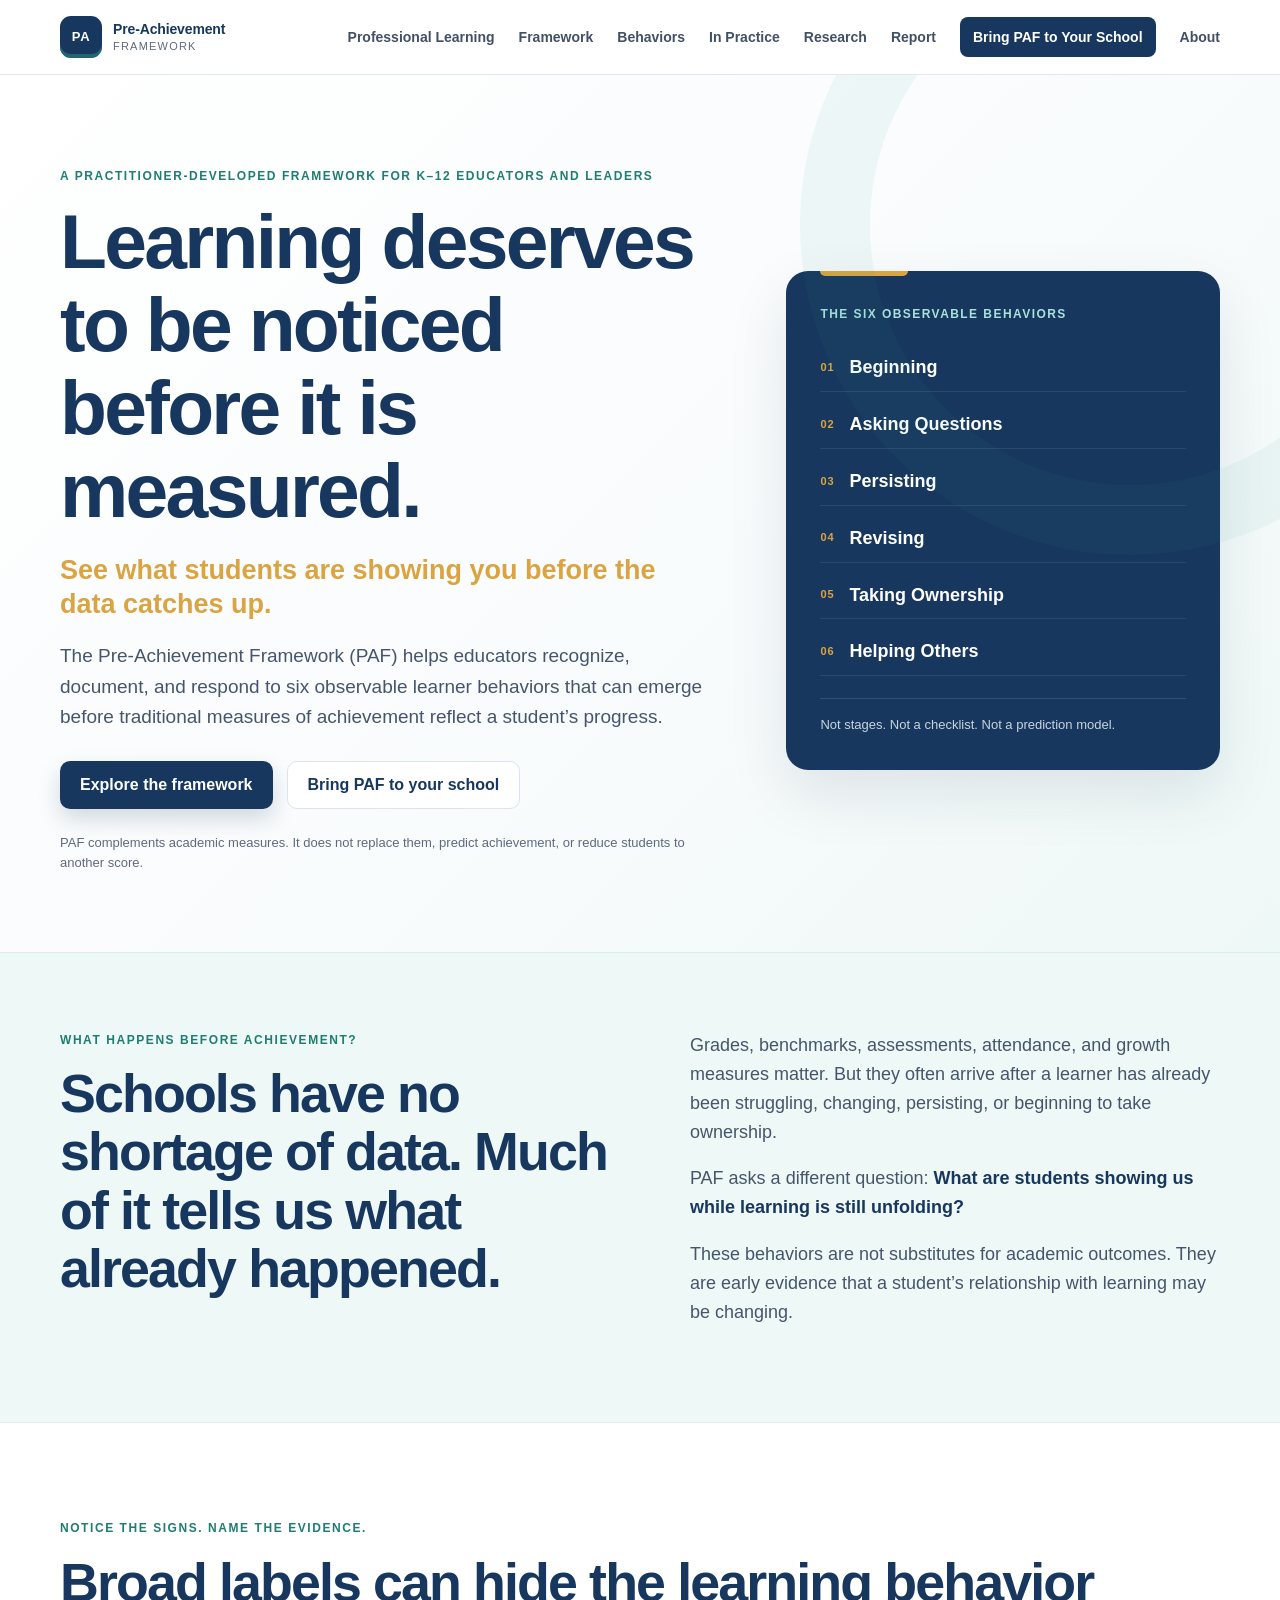
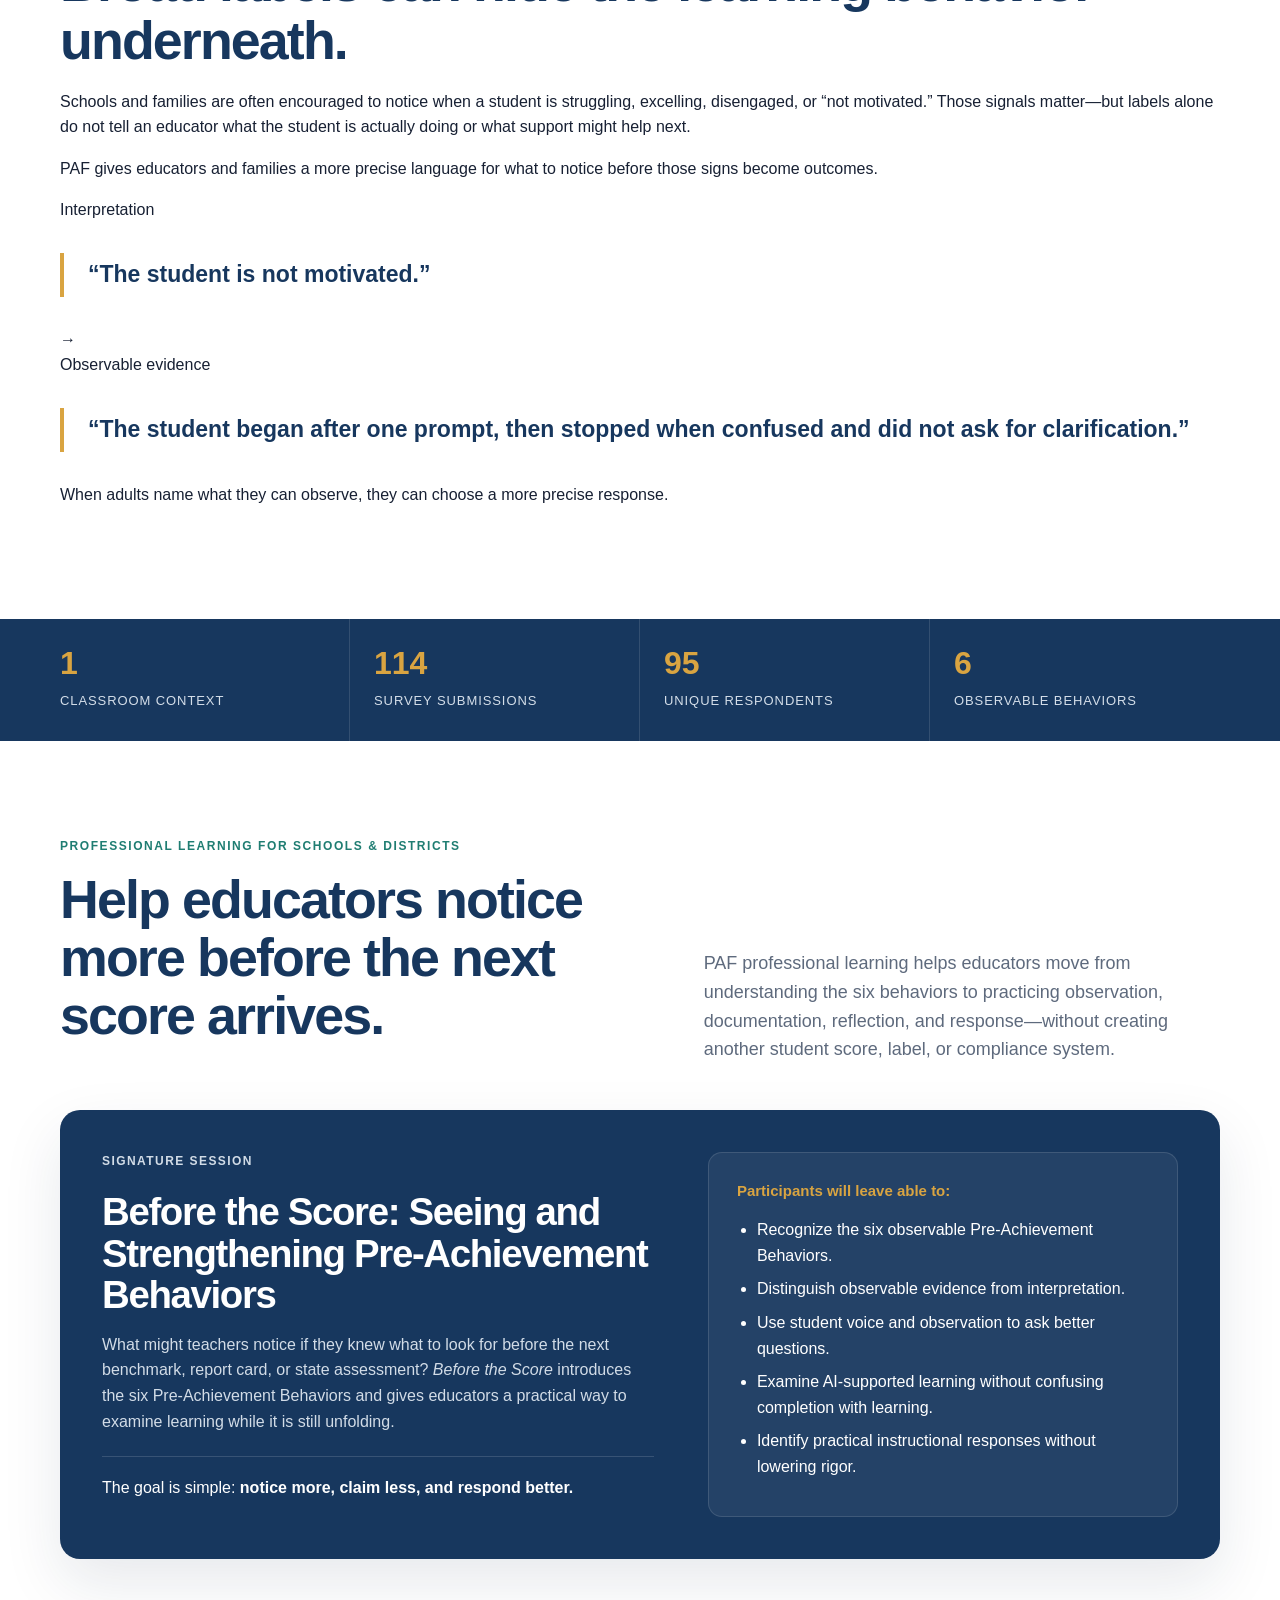
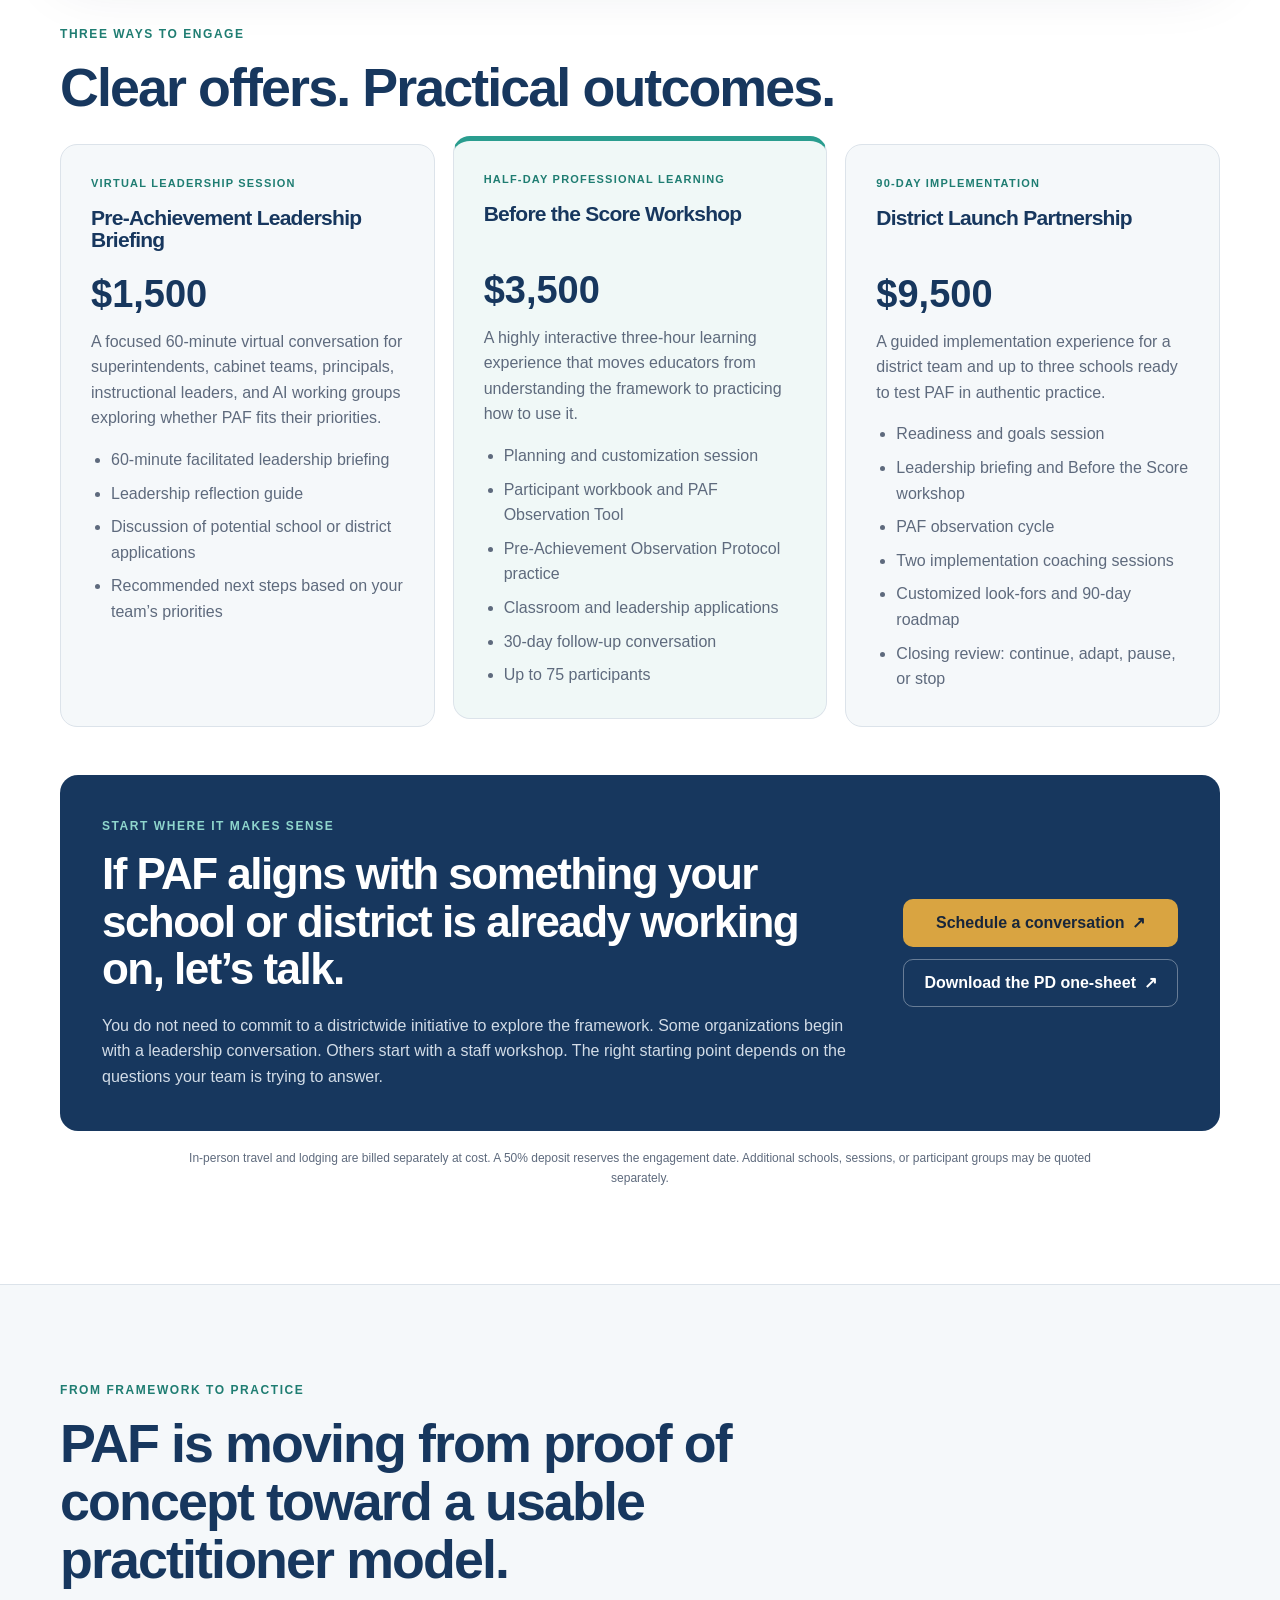
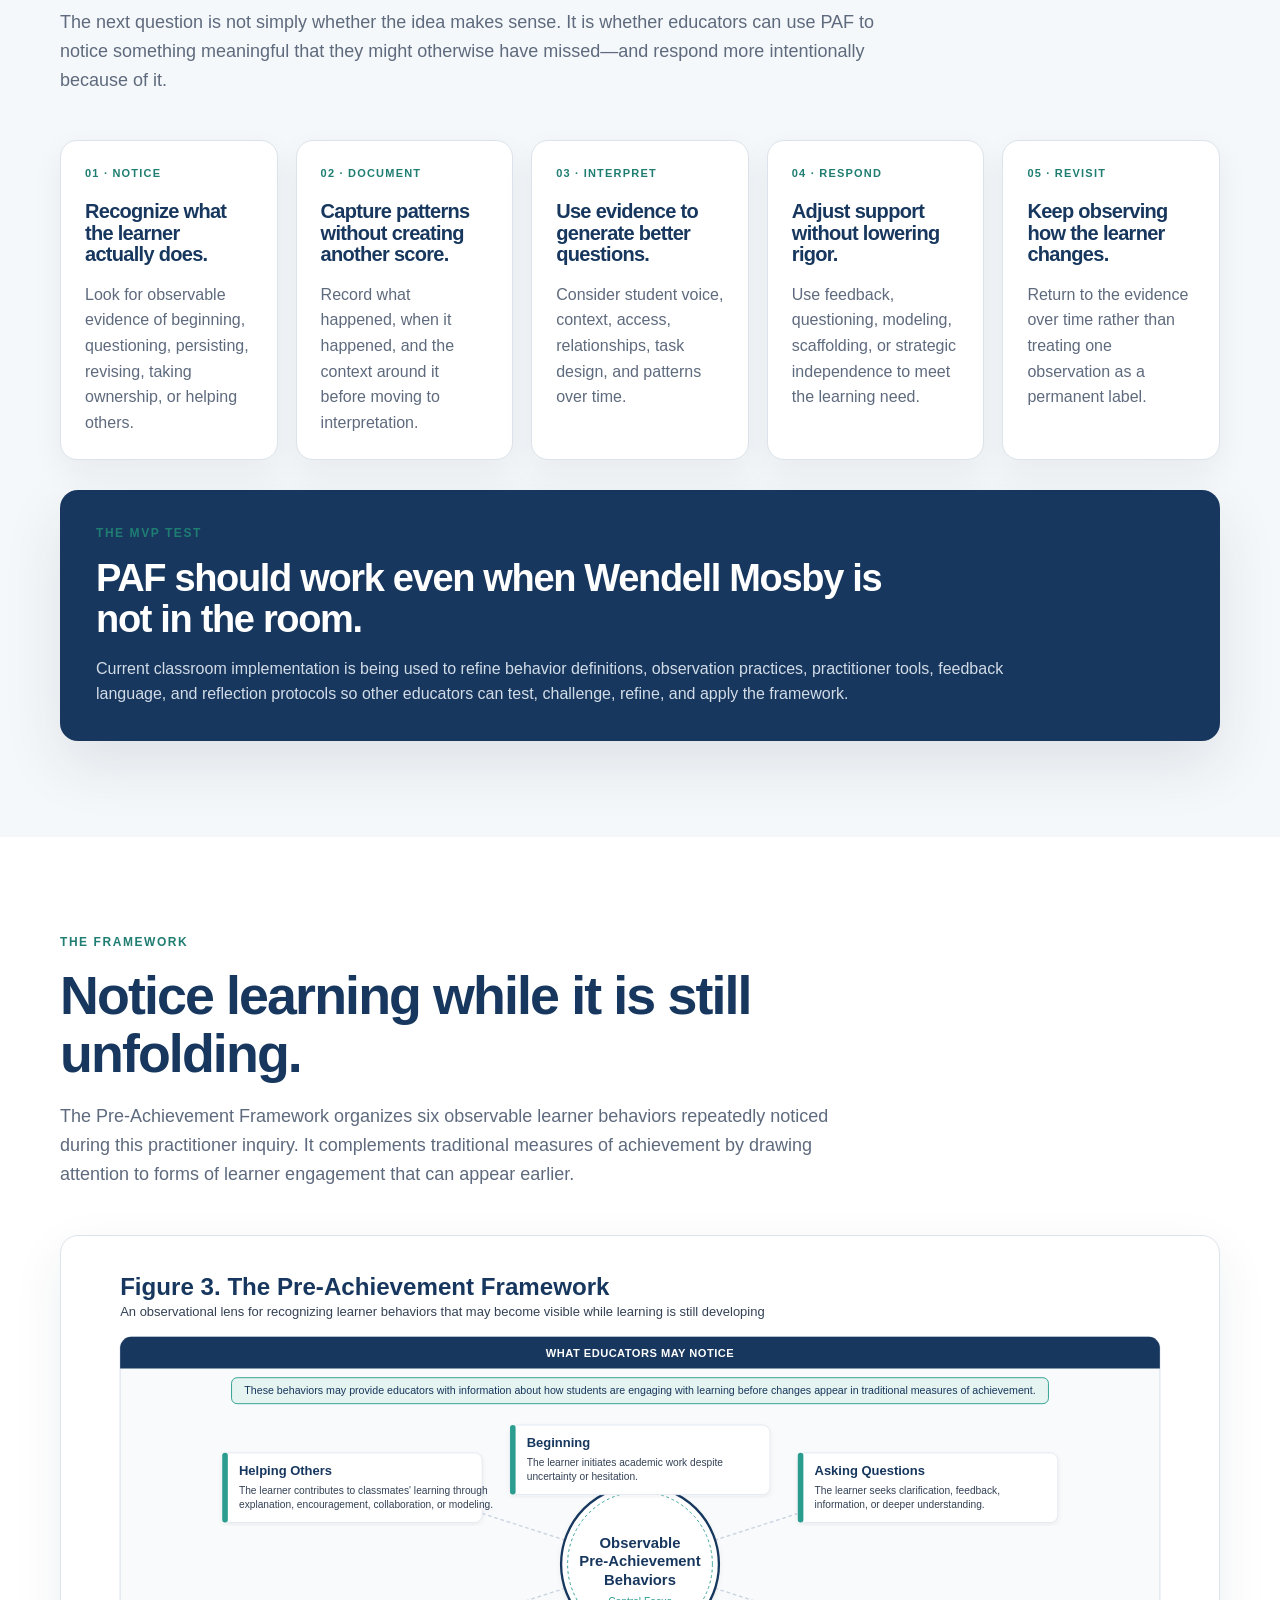
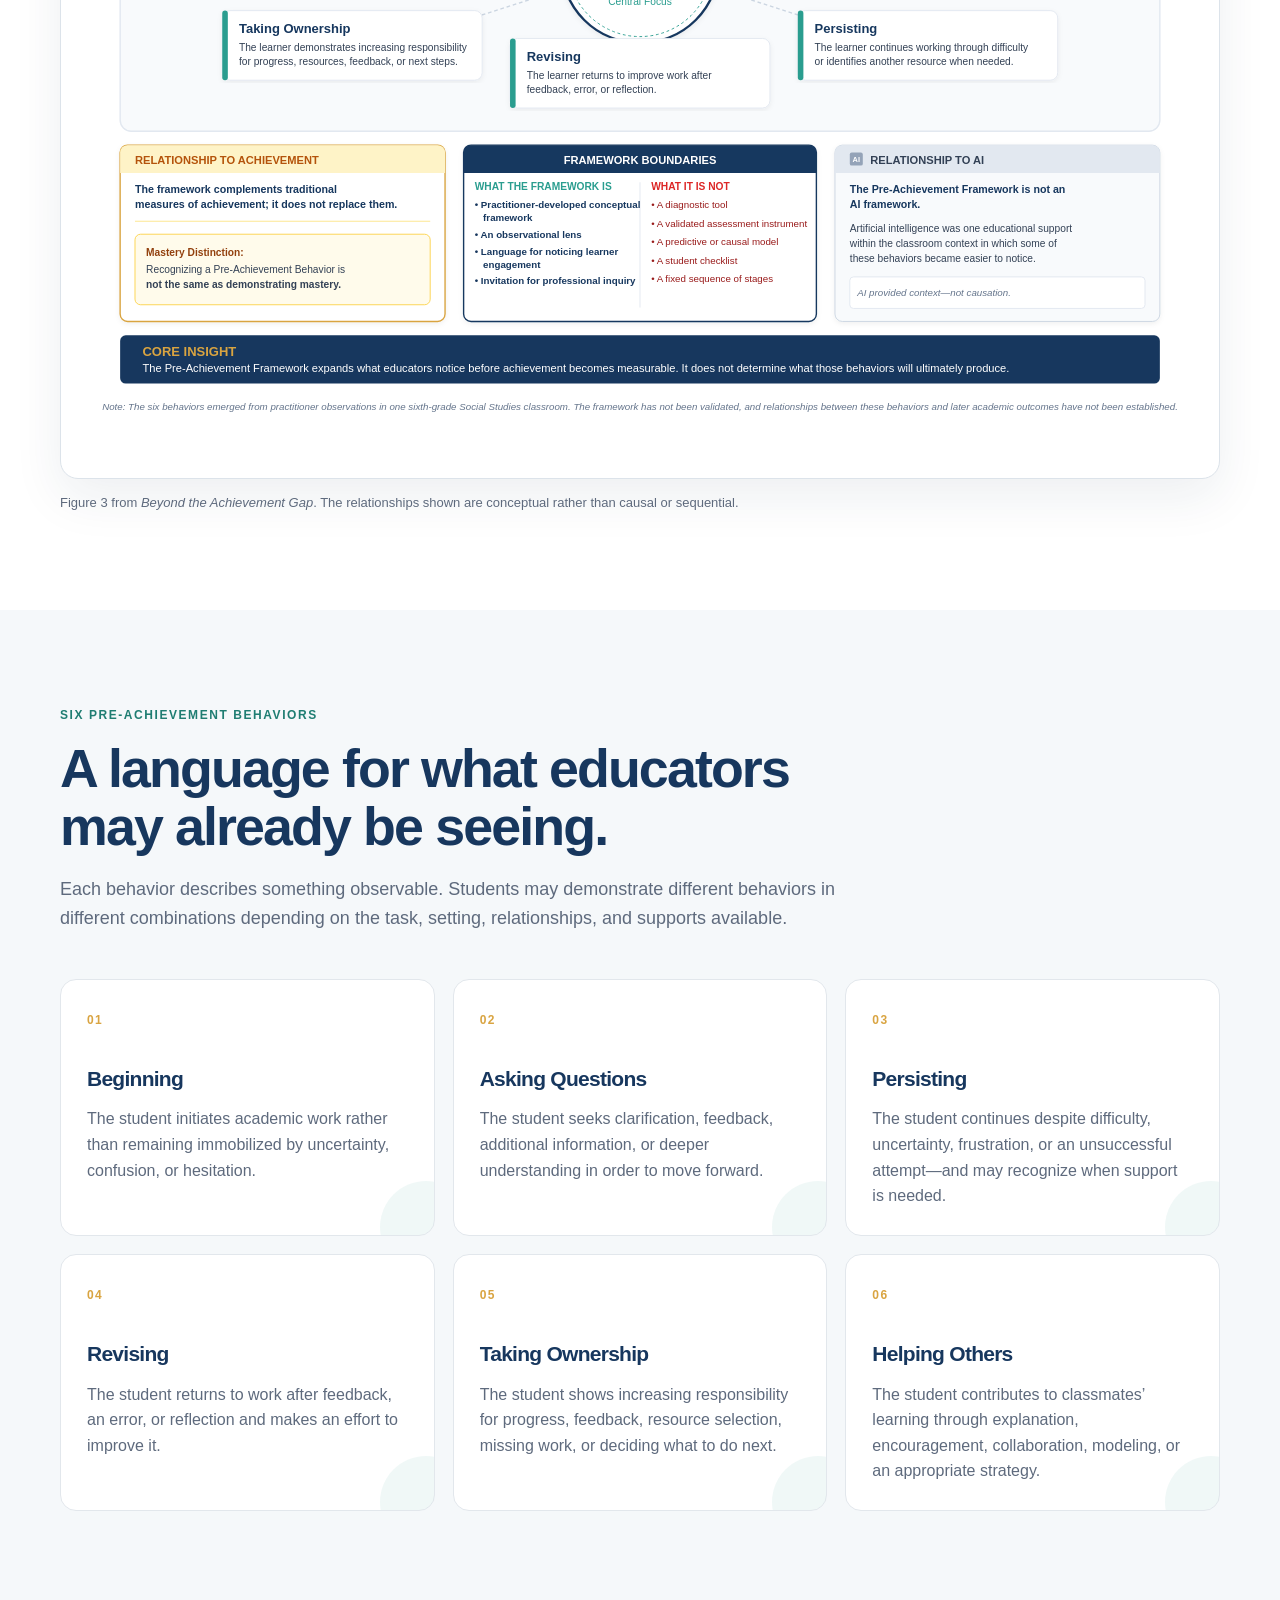
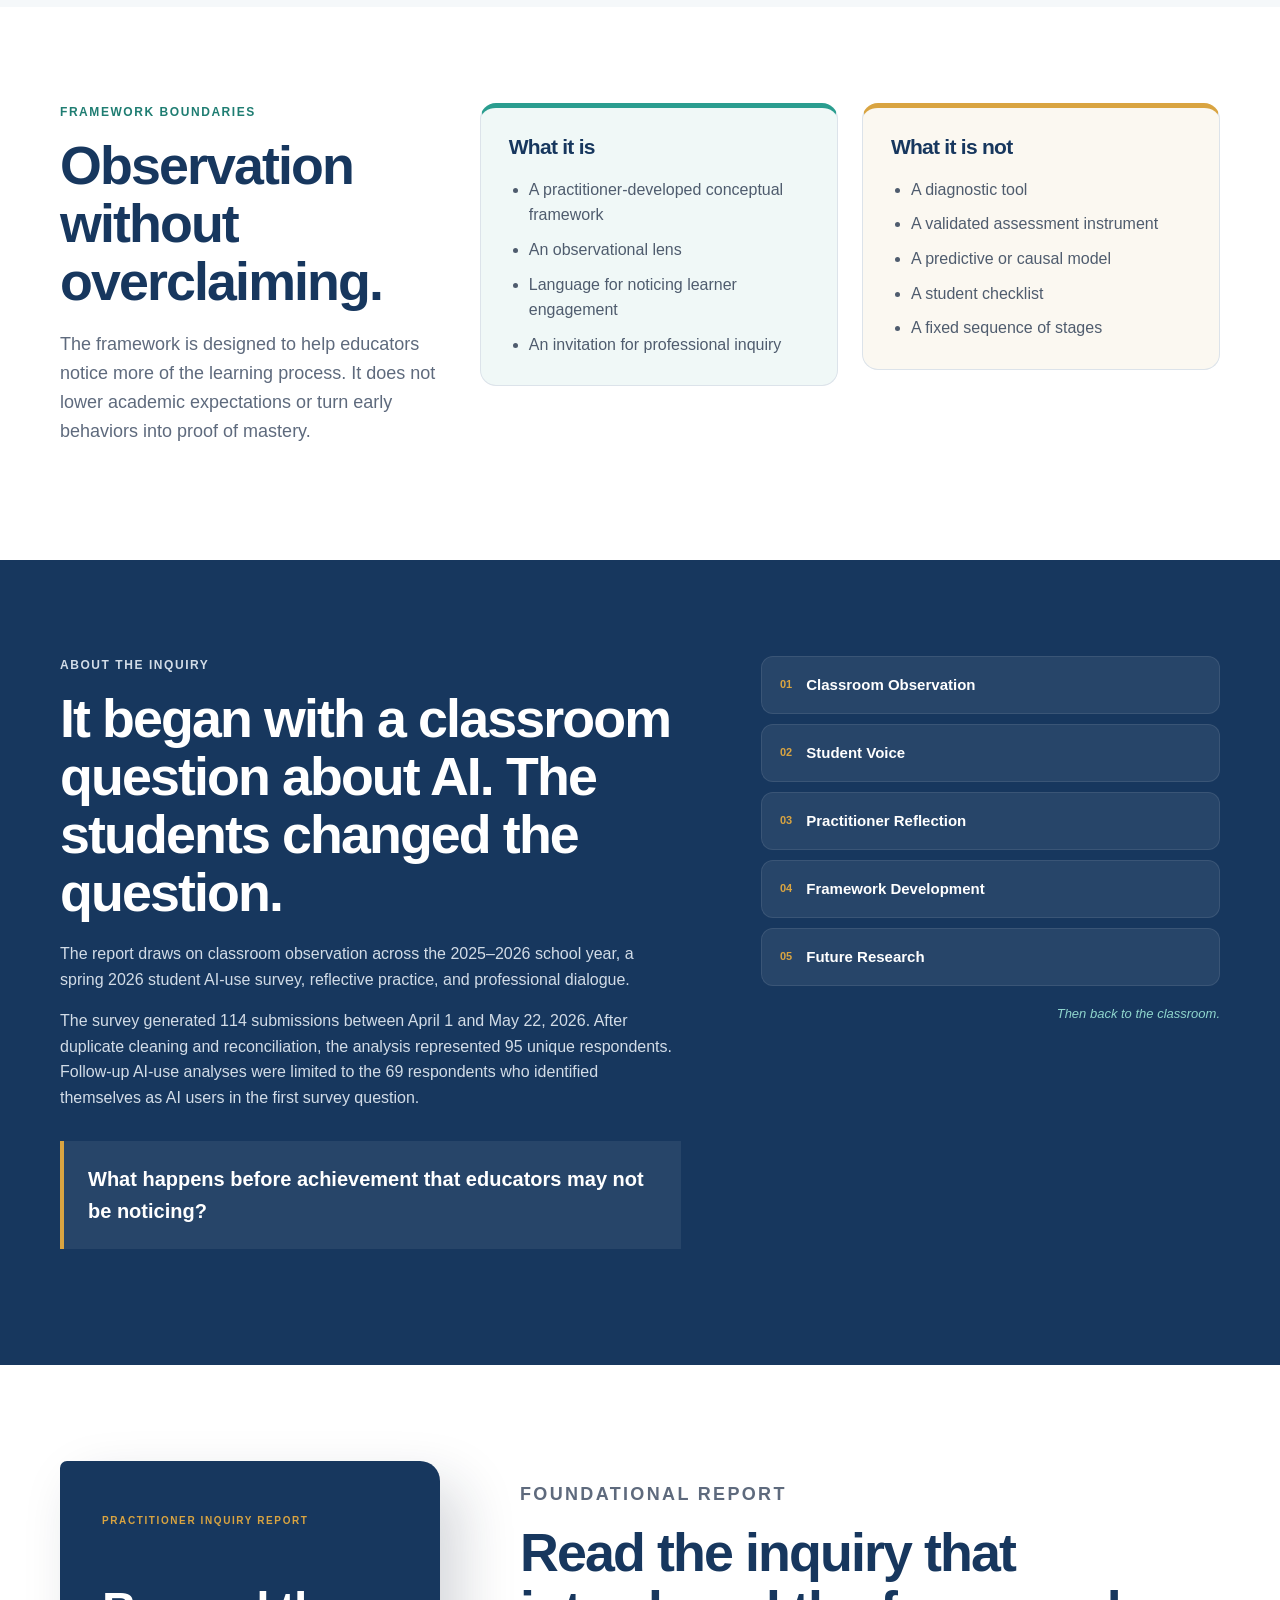
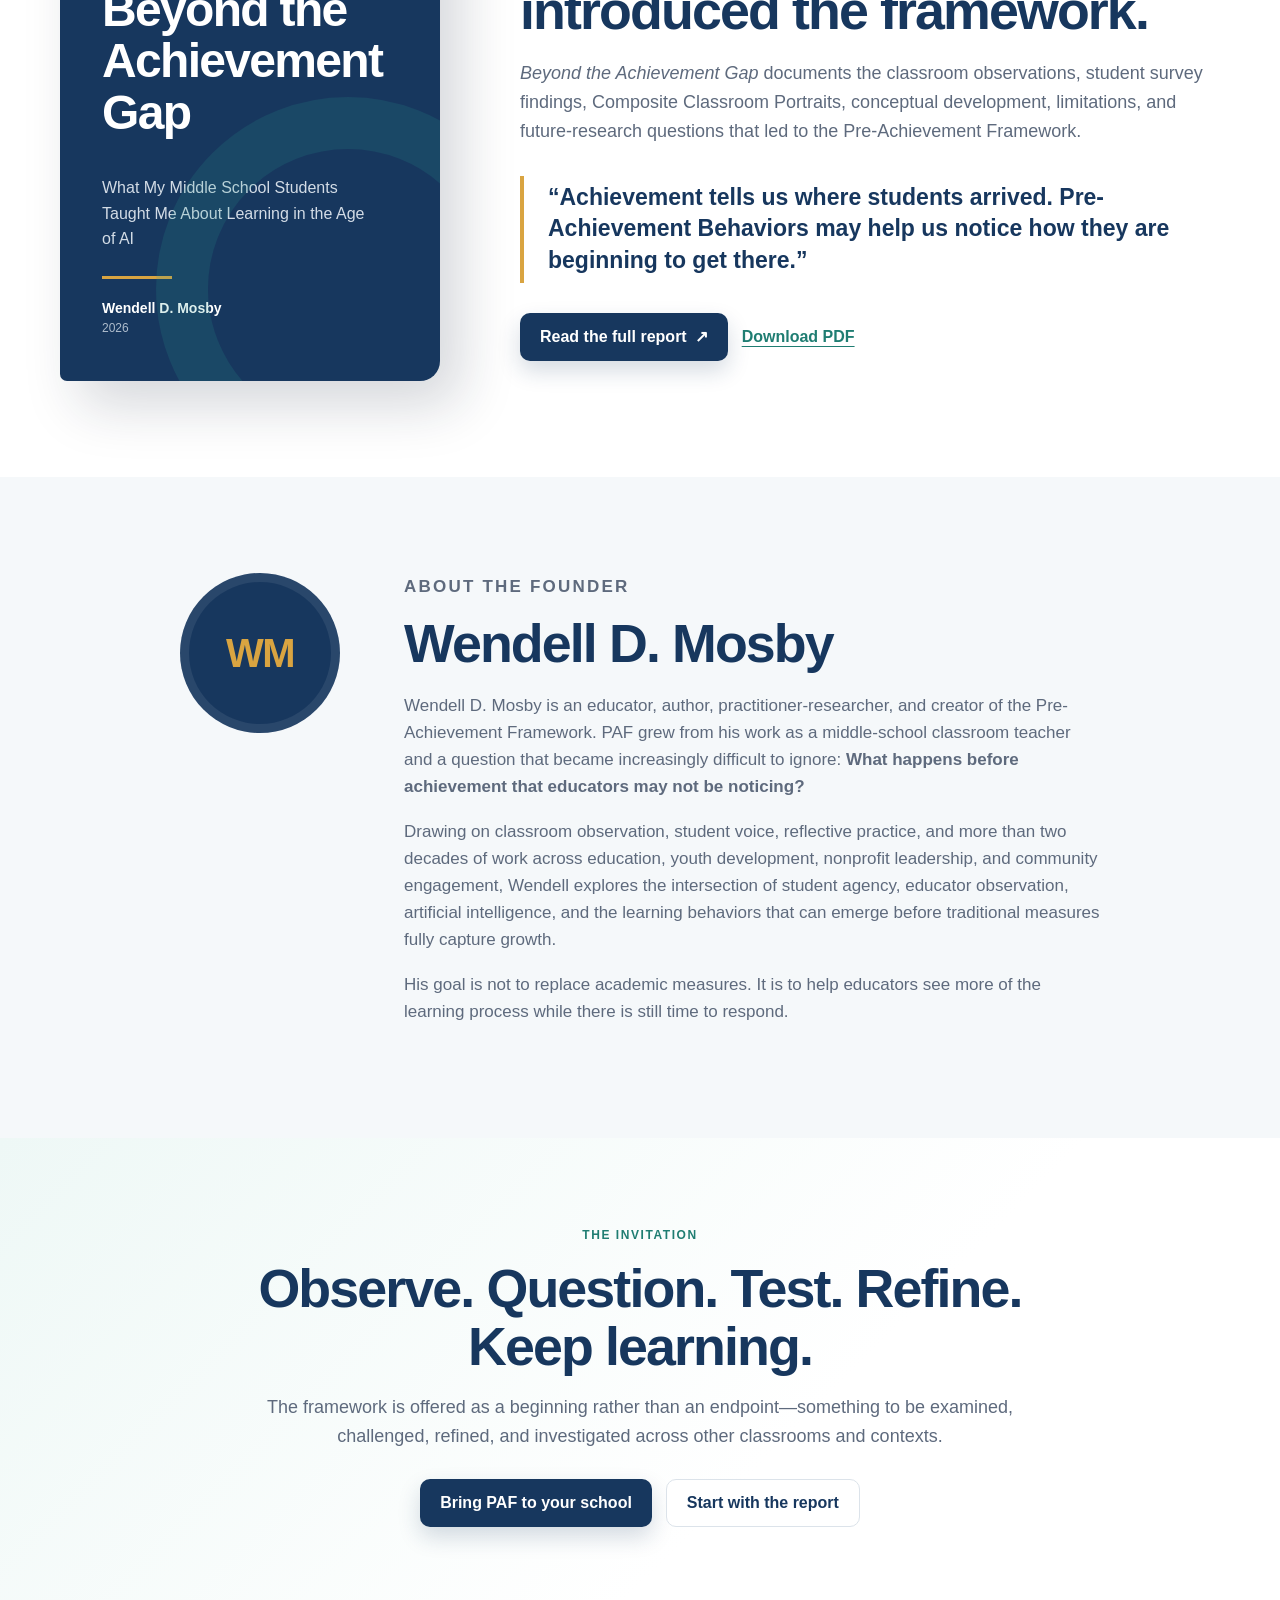
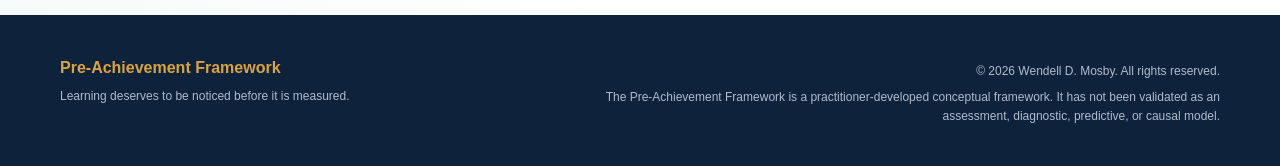
==== commit b2f4b005: "Add observable evidence contrast section" ====
--- a/index.html
+++ b/index.html
@@ -117,6 +117,29 @@
       </div>
     </section>
 
+    <section class="section signs-section" aria-labelledby="signs-title">
+      <div class="container signs-grid">
+        <div class="signs-copy">
+          <p class="eyebrow">Notice the signs. Name the evidence.</p>
+          <h2 id="signs-title">Broad labels can hide the learning behavior underneath.</h2>
+          <p>Schools and families are often encouraged to notice when a student is struggling, excelling, disengaged, or &ldquo;not motivated.&rdquo; Those signals matter—but labels alone do not tell an educator what the student is actually doing or what support might help next.</p>
+          <p>PAF gives educators and families a more precise language for what to notice before those signs become outcomes.</p>
+        </div>
+        <div class="evidence-contrast" aria-label="Example contrasting interpretation with observable evidence">
+          <div class="contrast-item contrast-label">
+            <span>Interpretation</span>
+            <blockquote>&ldquo;The student is not motivated.&rdquo;</blockquote>
+          </div>
+          <div class="contrast-arrow" aria-hidden="true">&rarr;</div>
+          <div class="contrast-item contrast-evidence">
+            <span>Observable evidence</span>
+            <blockquote>&ldquo;The student began after one prompt, then stopped when confused and did not ask for clarification.&rdquo;</blockquote>
+          </div>
+          <p class="contrast-foot">When adults name what they can observe, they can choose a more precise response.</p>
+        </div>
+      </div>
+    </section>
+
     <section class="evidence-strip" aria-label="Inquiry at a glance">
       <div class="container stat-grid">
         <div class="stat"><strong>1</strong><span>classroom context</span></div>
--- a/styles.css
+++ b/styles.css
@@ -251,3 +251,85 @@
   .practice-note { align-items: flex-start; flex-direction: column; }
   .practice-note strong { white-space: normal; }
 }
+
+
+/* September 2026 MVP and positioning refresh */
+.problem-section {
+  padding-top: 78px;
+  padding-bottom: 78px;
+  background: #eef8f6;
+  border-top: 1px solid #d9efeb;
+  border-bottom: 1px solid #d9efeb;
+}
+.problem-grid {
+  display: grid;
+  grid-template-columns: 1fr .95fr;
+  gap: 72px;
+  align-items: start;
+}
+.problem-grid h2 {
+  margin-bottom: 0;
+}
+.problem-copy p {
+  margin-top: 0;
+  color: #46556b;
+  font-size: 18px;
+}
+.problem-copy p + p {
+  margin-top: 18px;
+}
+.problem-copy strong {
+  color: var(--navy);
+}
+.signature-line {
+  margin-top: 22px;
+  padding-top: 18px;
+  border-top: 1px solid rgba(255,255,255,.14);
+  color: white !important;
+}
+.practice-grid-five {
+  grid-template-columns: repeat(5, 1fr);
+}
+.practice-grid-five .practice-card {
+  padding: 24px;
+}
+.practice-grid-five .practice-card h3 {
+  font-size: 20px;
+}
+.mvp-callout {
+  margin-top: 30px;
+  padding: 34px 36px;
+  border-radius: 18px;
+  background: var(--navy);
+  color: white;
+  box-shadow: var(--shadow);
+}
+.mvp-callout h3 {
+  color: white;
+  font-size: clamp(27px, 3vw, 38px);
+  max-width: 820px;
+}
+.mvp-callout p:not(.eyebrow) {
+  margin-bottom: 0;
+  max-width: 920px;
+  color: #d2dce7;
+}
+@media (max-width: 1100px) {
+  .practice-grid-five {
+    grid-template-columns: repeat(2, 1fr);
+  }
+}
+@media (max-width: 920px) {
+  .problem-grid {
+    grid-template-columns: 1fr;
+    gap: 28px;
+  }
+}
+@media (max-width: 620px) {
+  .practice-grid-five {
+    grid-template-columns: 1fr;
+  }
+  .mvp-callout {
+    padding: 28px 24px;
+  }
+}
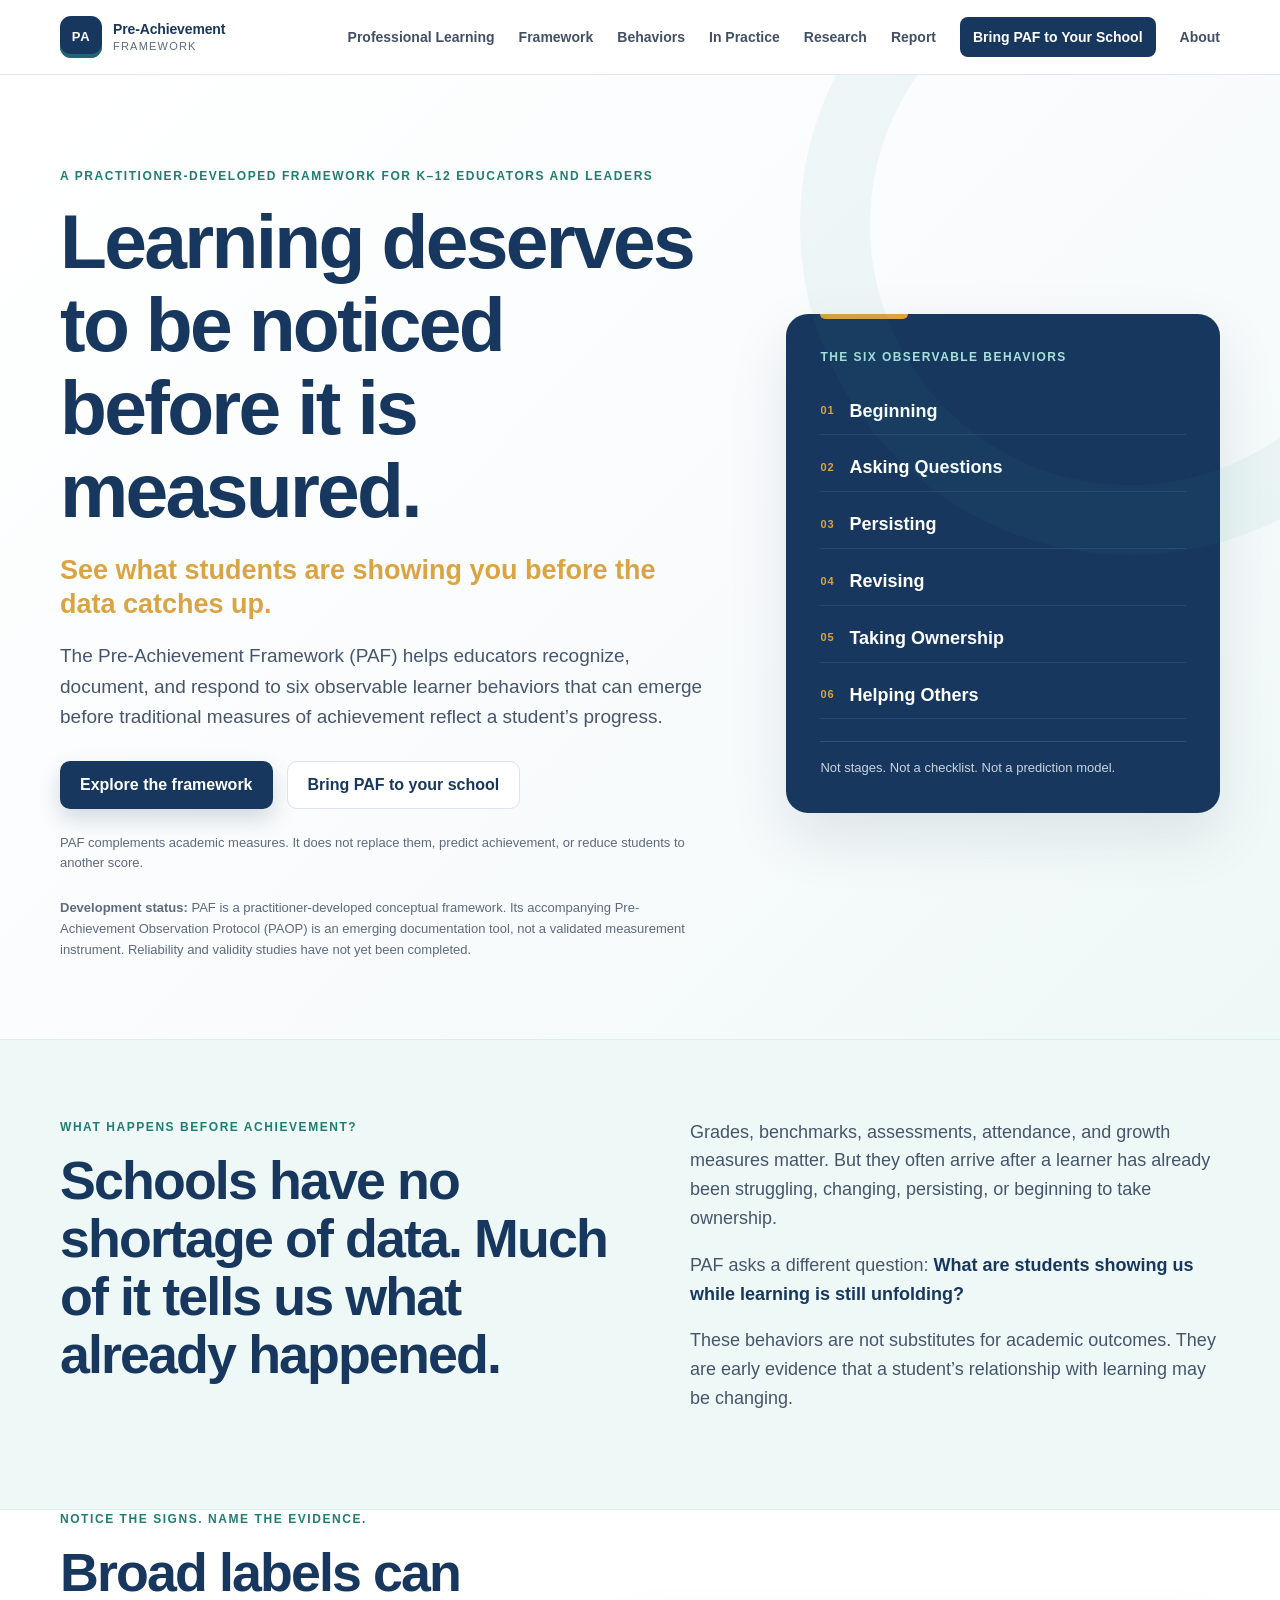
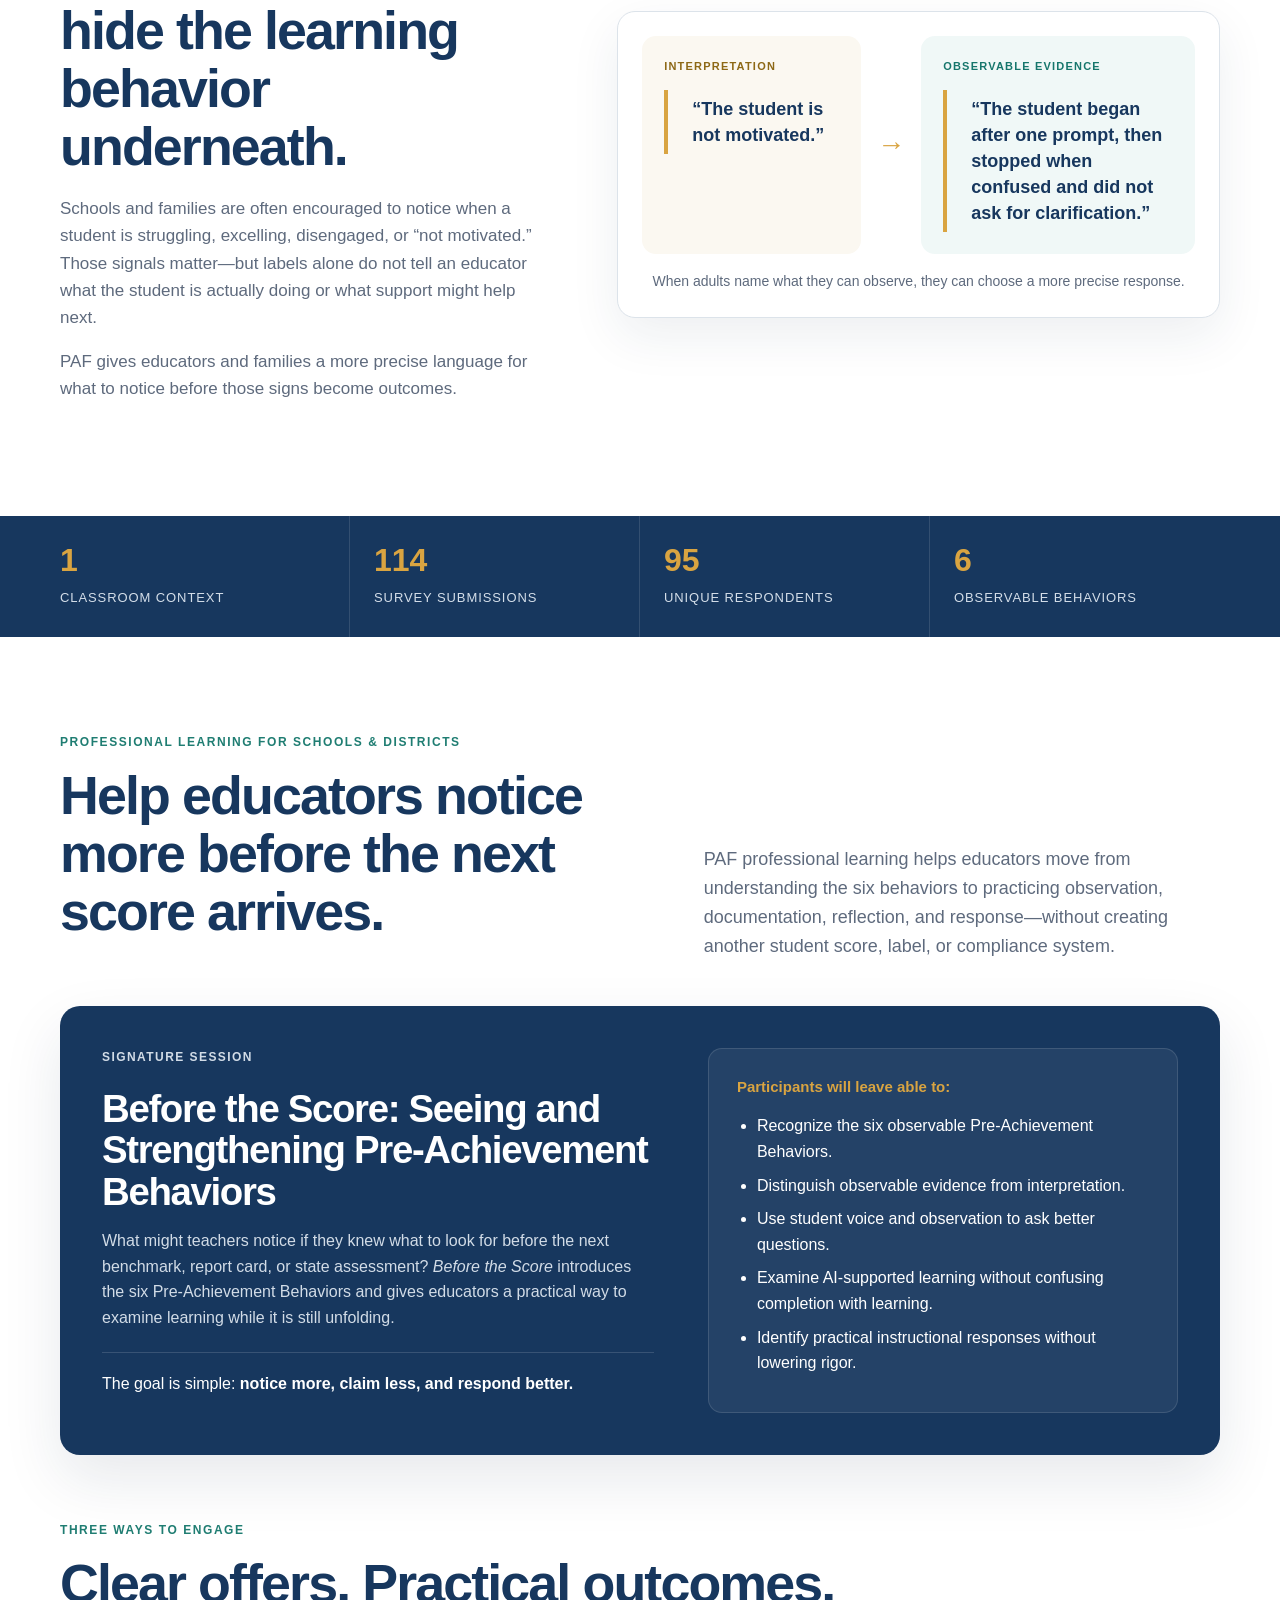
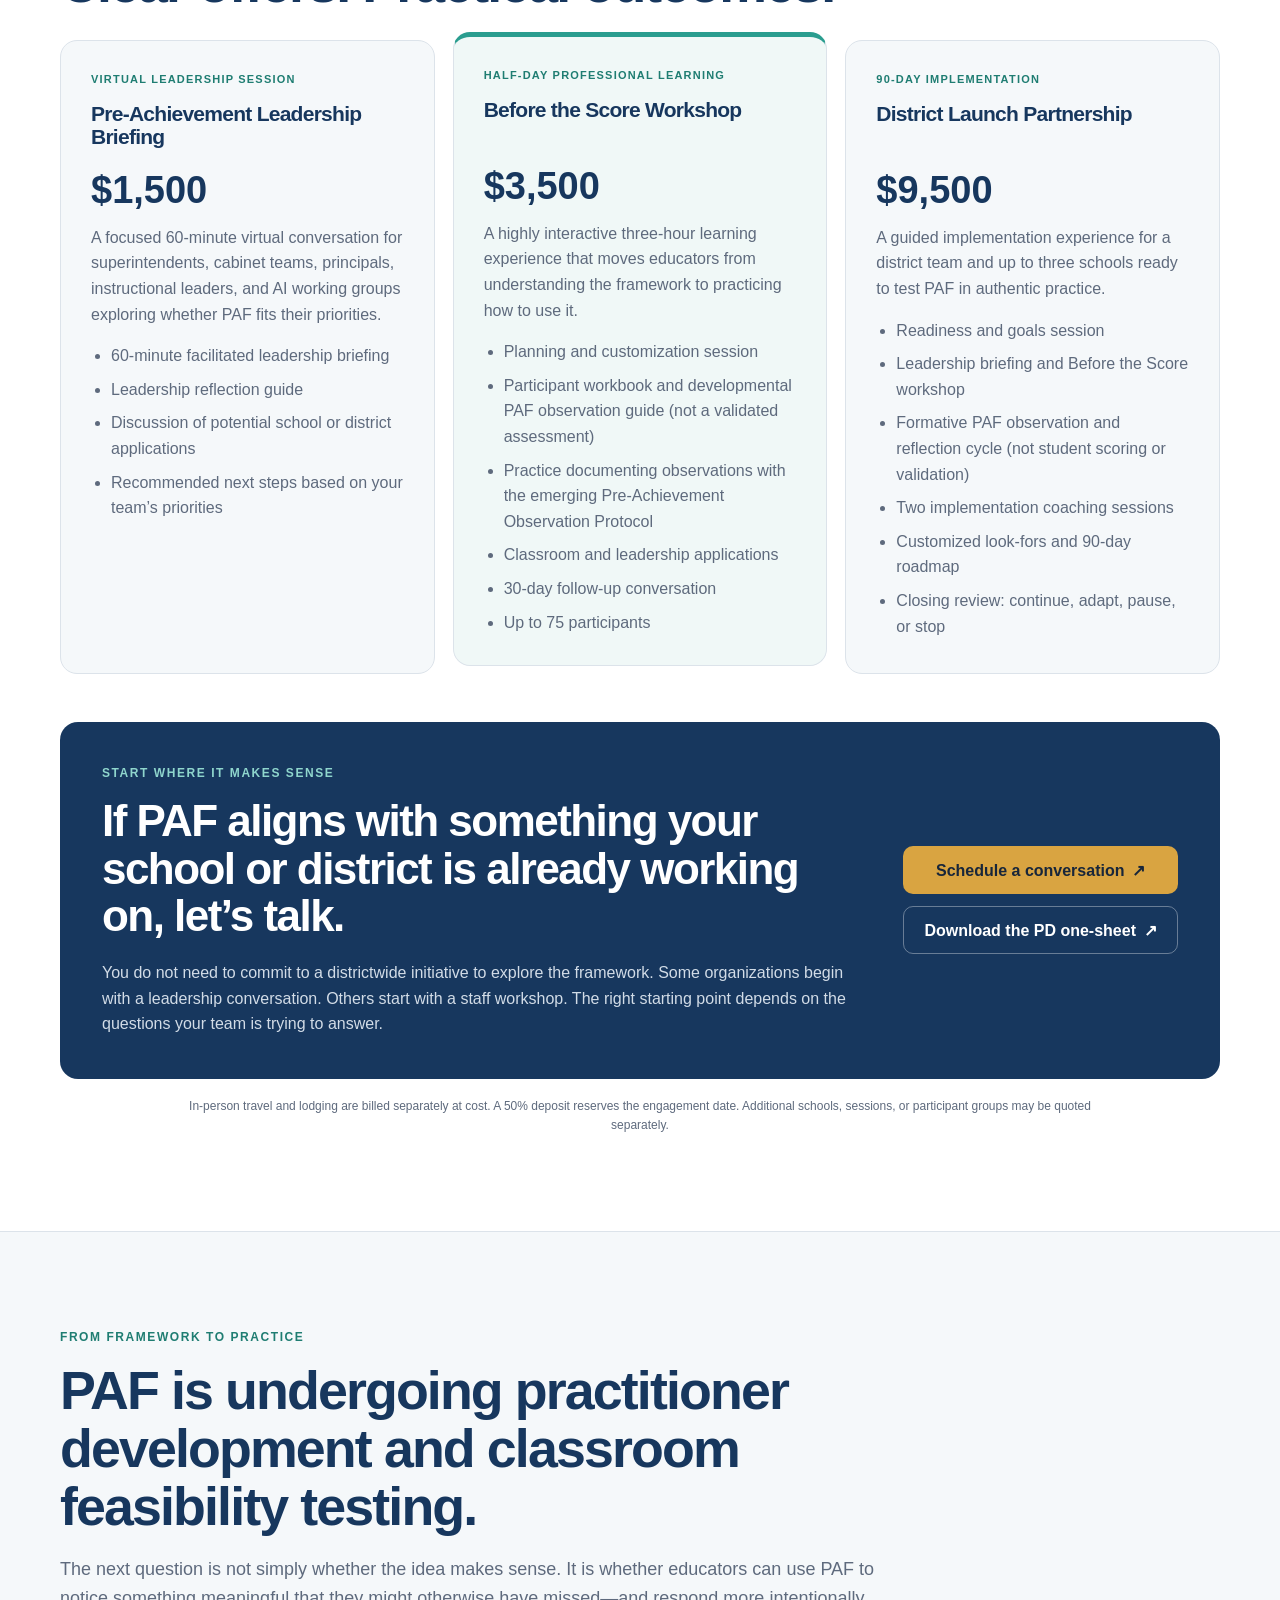
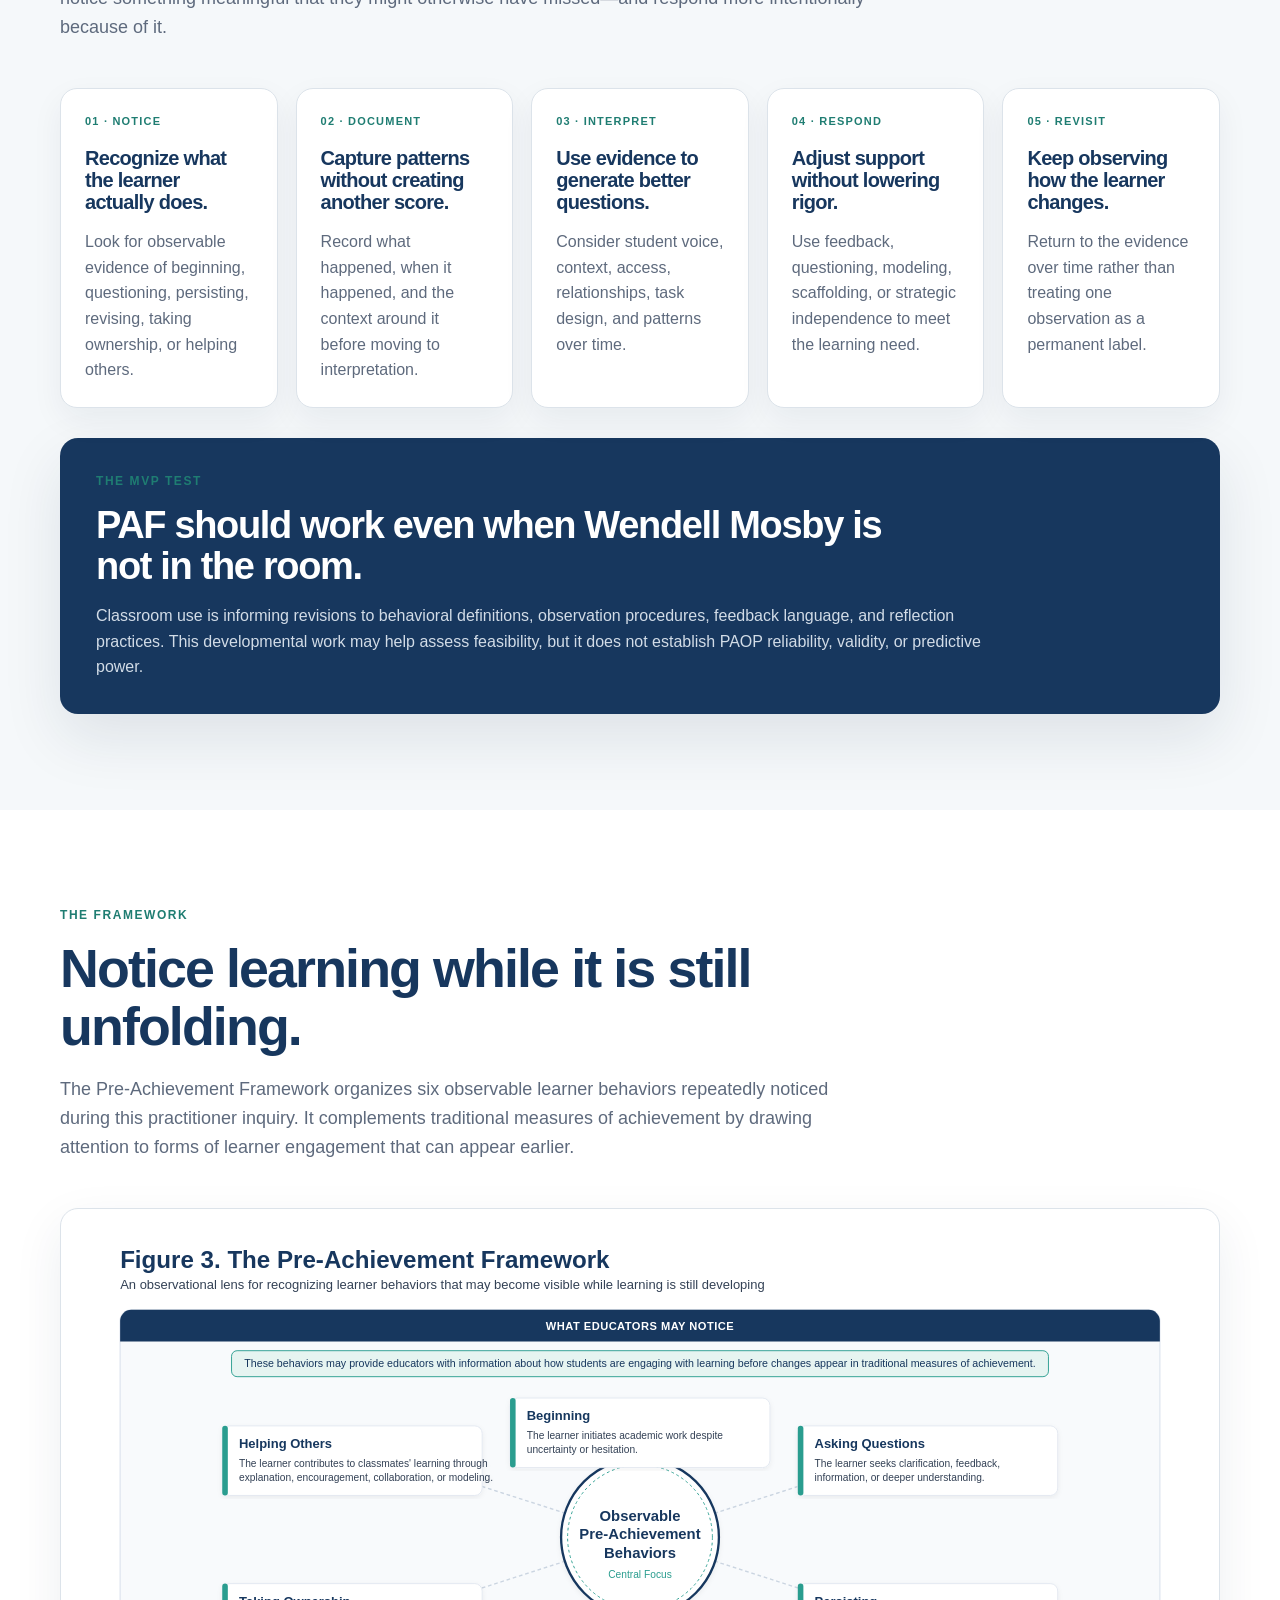
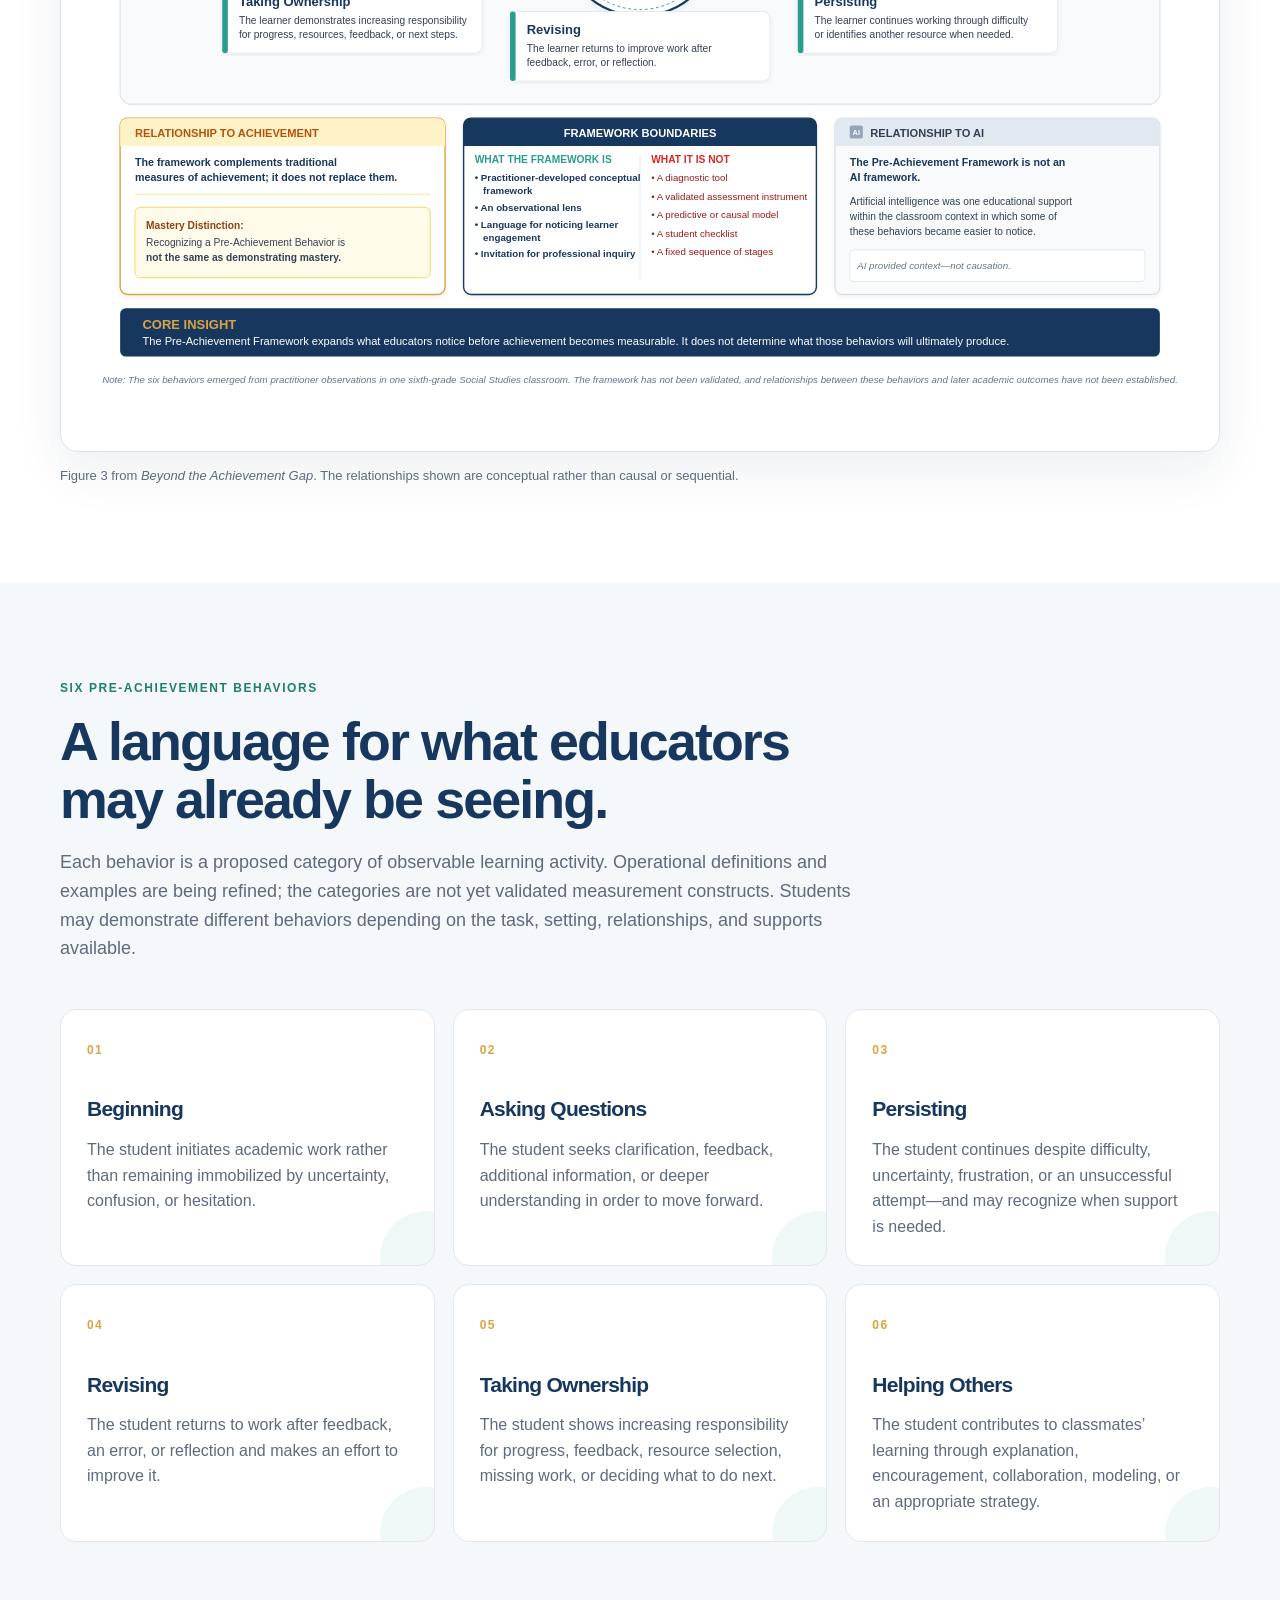
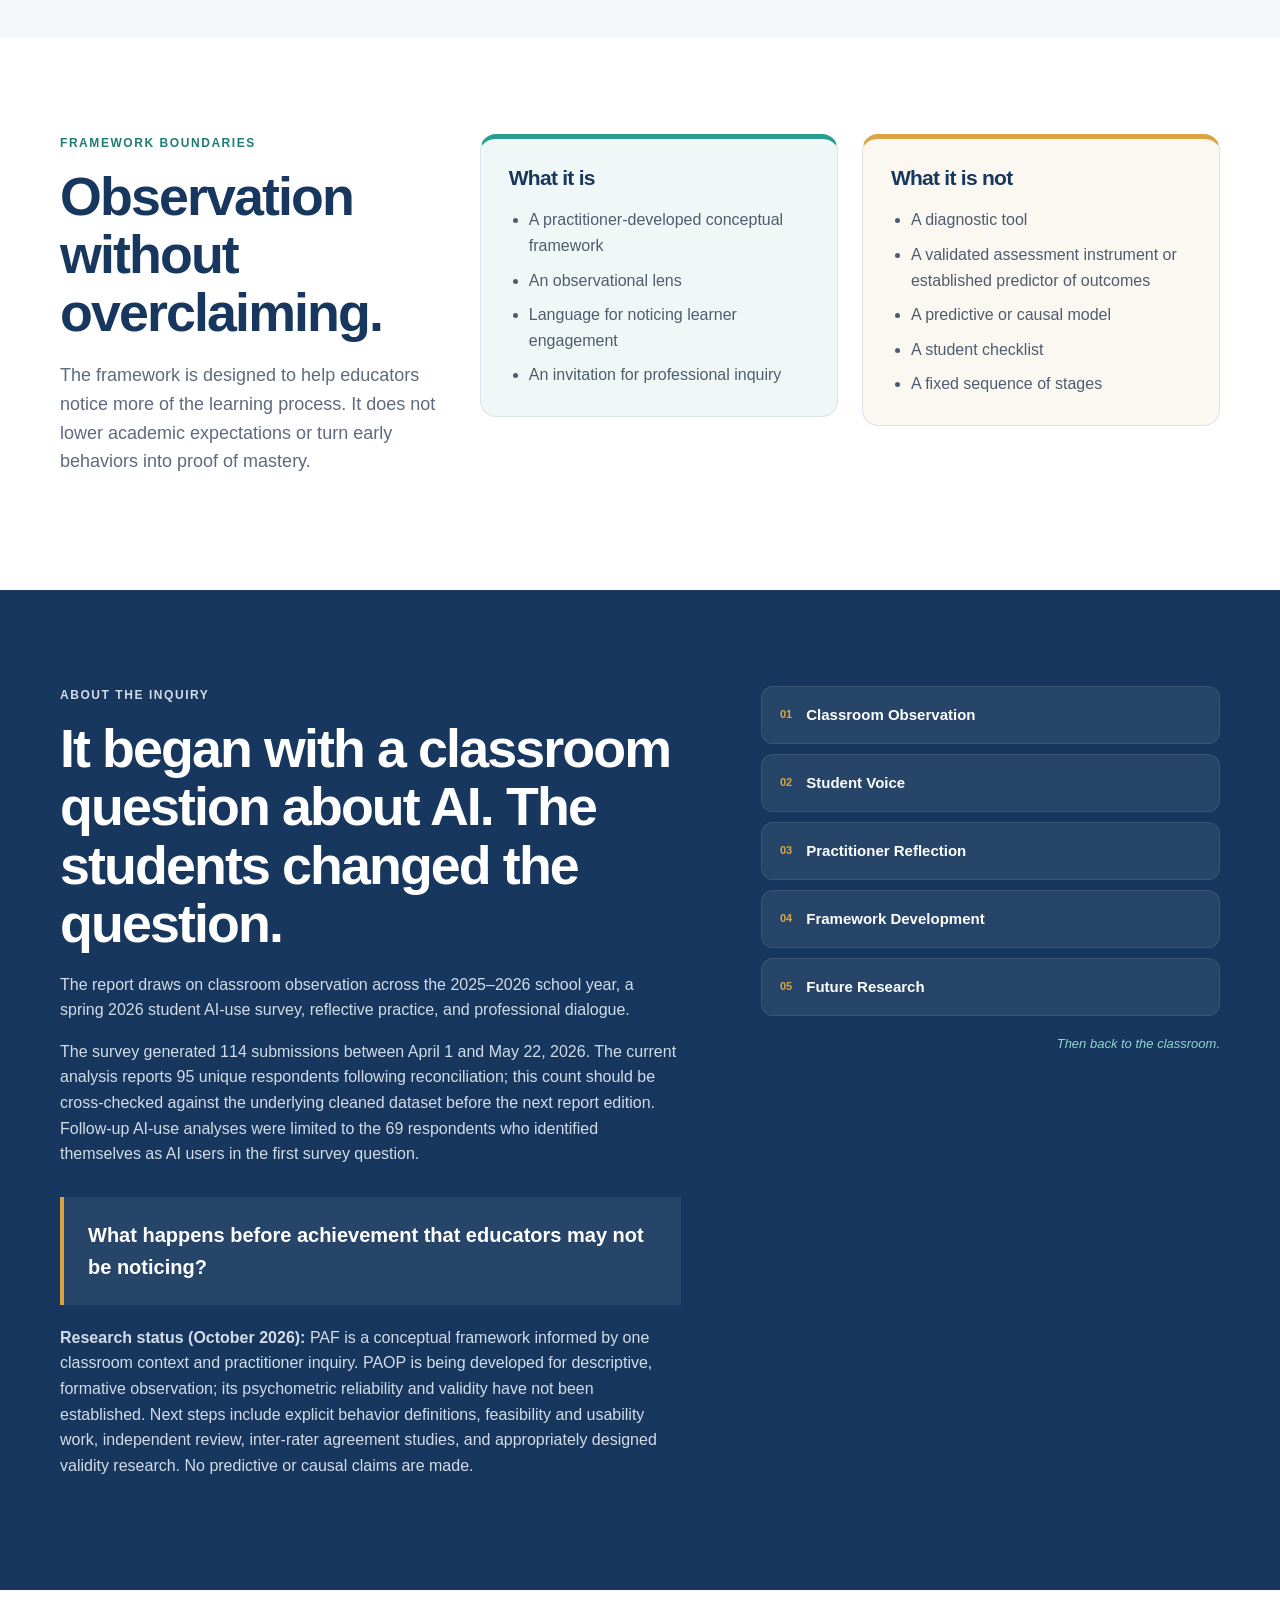
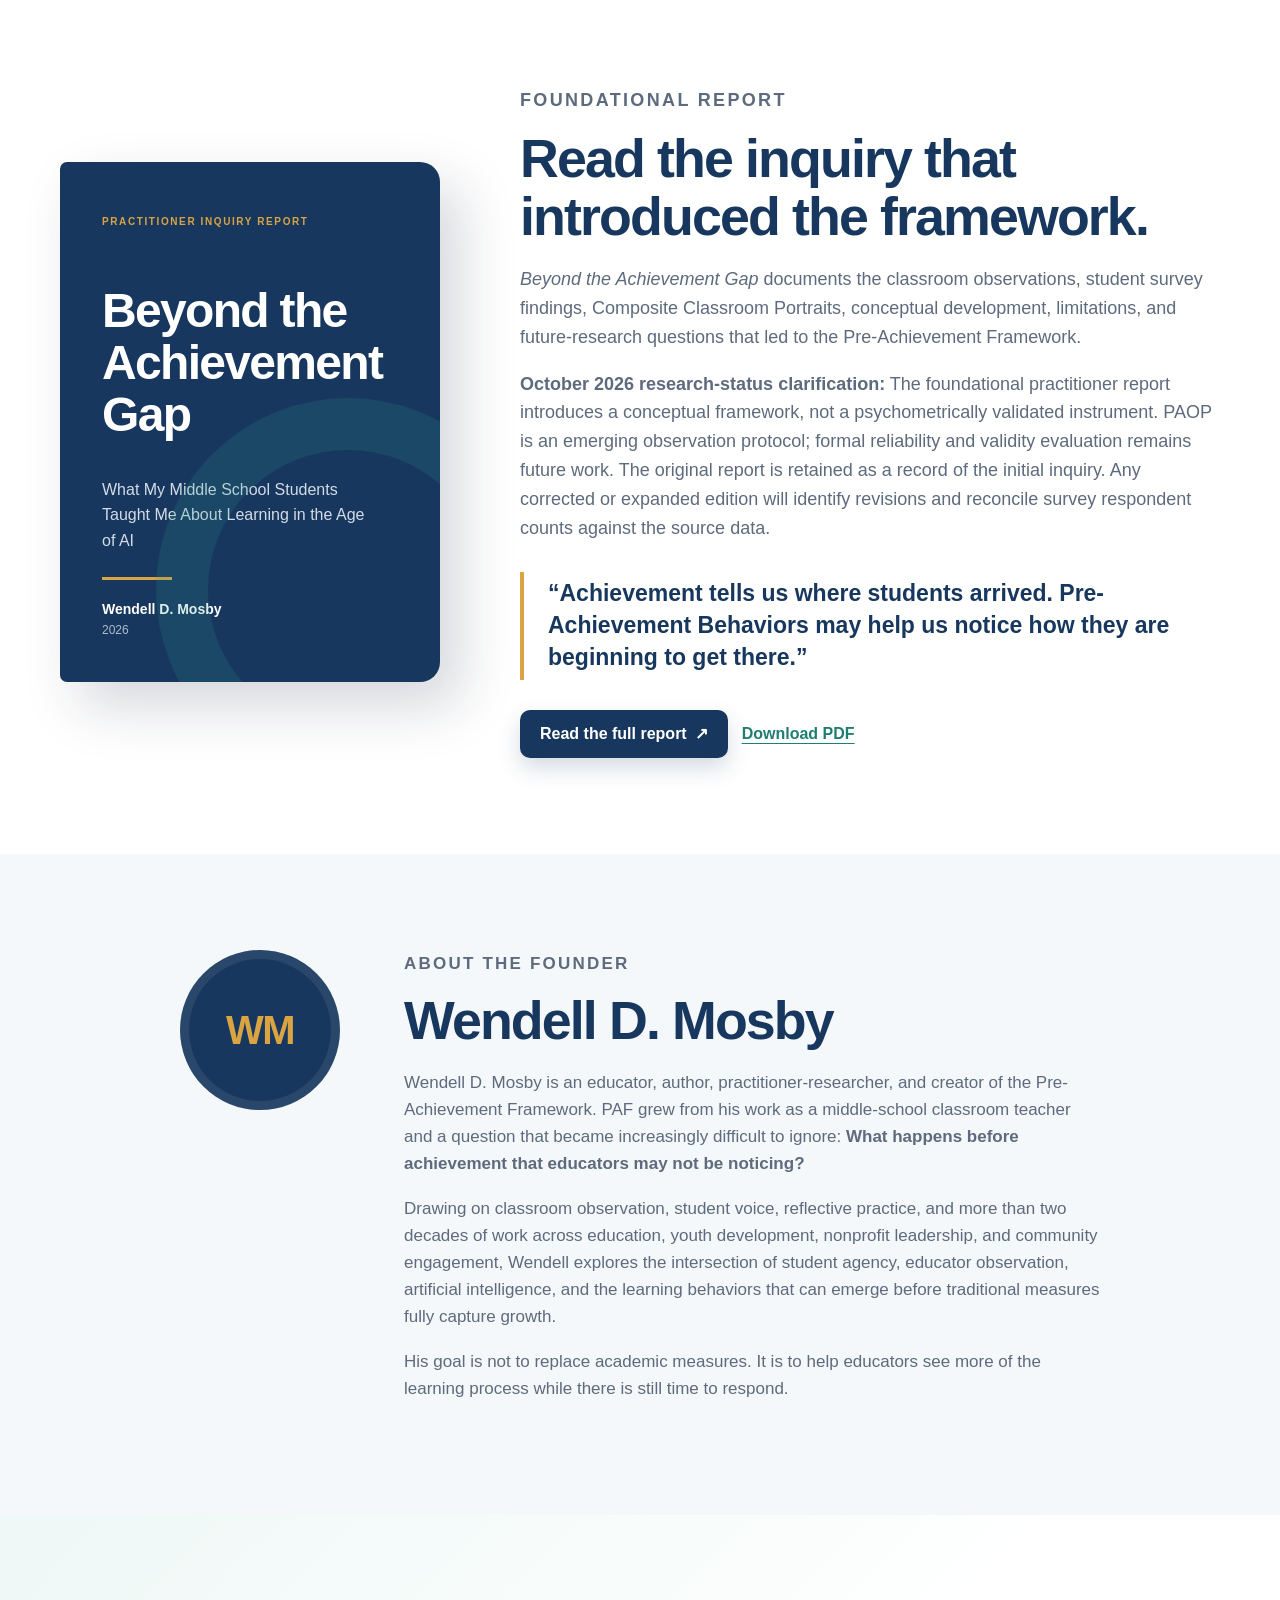
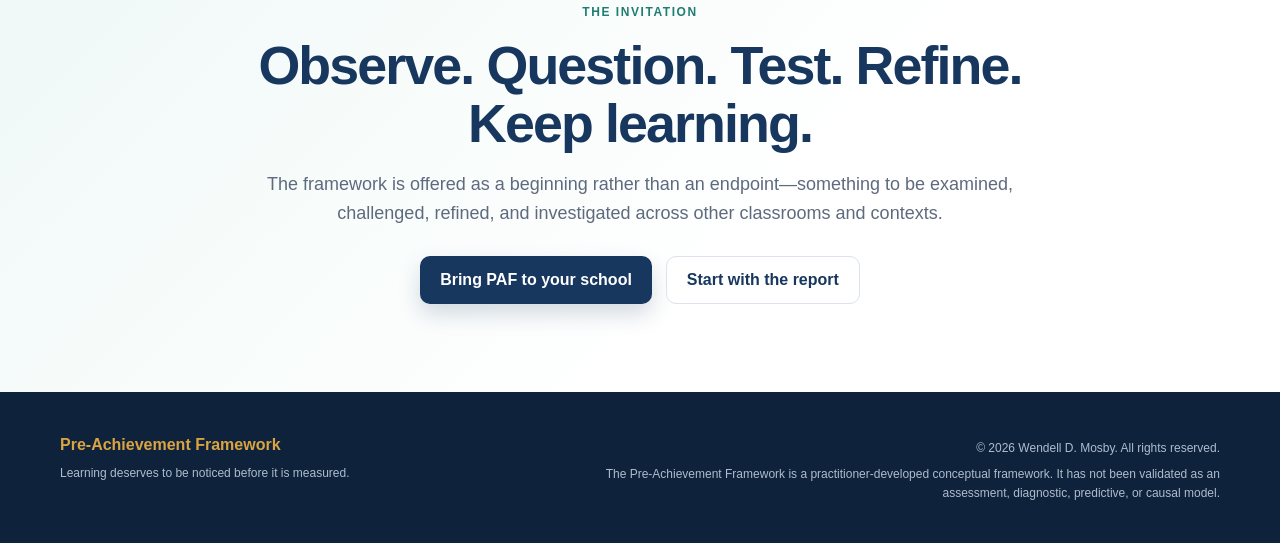
==== commit 166e4f25: "Clarify PAF conceptual status, PAOP development and research safeguards" ====
--- a/index.html
+++ b/index.html
@@ -85,6 +85,7 @@
             <a class="button button-secondary" href="#book">Bring PAF to your school</a>
           </div>
           <p class="hero-note">PAF complements academic measures. It does not replace them, predict achievement, or reduce students to another score.</p>
+          <p class="hero-note"><strong>Development status:</strong> PAF is a practitioner-developed conceptual framework. Its accompanying Pre-Achievement Observation Protocol (PAOP) is an emerging documentation tool, not a validated measurement instrument. Reliability and validity studies have not yet been completed.</p>
         </div>
 
         <div class="hero-panel" aria-label="Pre-Achievement Framework summary">
@@ -202,8 +203,8 @@
             <p>A highly interactive three-hour learning experience that moves educators from understanding the framework to practicing how to use it.</p>
             <ul>
               <li>Planning and customization session</li>
-              <li>Participant workbook and PAF Observation Tool</li>
-              <li>Pre-Achievement Observation Protocol practice</li>
+              <li>Participant workbook and developmental PAF observation guide (not a validated assessment)</li>
+              <li>Practice documenting observations with the emerging Pre-Achievement Observation Protocol</li>
               <li>Classroom and leadership applications</li>
               <li>30-day follow-up conversation</li>
               <li>Up to 75 participants</li>
@@ -217,7 +218,7 @@
             <ul>
               <li>Readiness and goals session</li>
               <li>Leadership briefing and Before the Score workshop</li>
-              <li>PAF observation cycle</li>
+              <li>Formative PAF observation and reflection cycle (not student scoring or validation)</li>
               <li>Two implementation coaching sessions</li>
               <li>Customized look-fors and 90-day roadmap</li>
               <li>Closing review: continue, adapt, pause, or stop</li>
@@ -244,7 +245,7 @@
       <div class="container">
         <div class="section-heading">
           <p class="eyebrow">From framework to practice</p>
-          <h2>PAF is moving from proof of concept toward a usable practitioner model.</h2>
+          <h2>PAF is undergoing practitioner development and classroom feasibility testing.</h2>
           <p>The next question is not simply whether the idea makes sense. It is whether educators can use PAF to notice something meaningful that they might otherwise have missed—and respond more intentionally because of it.</p>
         </div>
 
@@ -279,7 +280,7 @@
         <div class="mvp-callout">
           <p class="eyebrow">The MVP test</p>
           <h3>PAF should work even when Wendell Mosby is not in the room.</h3>
-          <p>Current classroom implementation is being used to refine behavior definitions, observation practices, practitioner tools, feedback language, and reflection protocols so other educators can test, challenge, refine, and apply the framework.</p>
+          <p>Classroom use is informing revisions to behavioral definitions, observation procedures, feedback language, and reflection practices. This developmental work may help assess feasibility, but it does not establish PAOP reliability, validity, or predictive power.</p>
         </div>
       </div>
     </section>
@@ -306,7 +307,7 @@
         <div class="section-heading">
           <p class="eyebrow">Six Pre-Achievement Behaviors</p>
           <h2>A language for what educators may already be seeing.</h2>
-          <p>Each behavior describes something observable. Students may demonstrate different behaviors in different combinations depending on the task, setting, relationships, and supports available.</p>
+          <p>Each behavior is a proposed category of observable learning activity. Operational definitions and examples are being refined; the categories are not yet validated measurement constructs. Students may demonstrate different behaviors depending on the task, setting, relationships, and supports available.</p>
         </div>
 
         <div class="card-grid">
@@ -364,7 +365,7 @@
           <h3>What it is not</h3>
           <ul>
             <li>A diagnostic tool</li>
-            <li>A validated assessment instrument</li>
+            <li>A validated assessment instrument or established predictor of outcomes</li>
             <li>A predictive or causal model</li>
             <li>A student checklist</li>
             <li>A fixed sequence of stages</li>
@@ -379,8 +380,9 @@
           <p class="eyebrow eyebrow-light">About the inquiry</p>
           <h2>It began with a classroom question about AI. The students changed the question.</h2>
           <p>The report draws on classroom observation across the 2025–2026 school year, a spring 2026 student AI-use survey, reflective practice, and professional dialogue.</p>
-          <p>The survey generated 114 submissions between April 1 and May 22, 2026. After duplicate cleaning and reconciliation, the analysis represented 95 unique respondents. Follow-up AI-use analyses were limited to the 69 respondents who identified themselves as AI users in the first survey question.</p>
+          <p>The survey generated 114 submissions between April 1 and May 22, 2026. The current analysis reports 95 unique respondents following reconciliation; this count should be cross-checked against the underlying cleaned dataset before the next report edition. Follow-up AI-use analyses were limited to the 69 respondents who identified themselves as AI users in the first survey question.</p>
           <p class="inquiry-question">What happens before achievement that educators may not be noticing?</p>
+          <p><strong>Research status (October 2026):</strong> PAF is a conceptual framework informed by one classroom context and practitioner inquiry. PAOP is being developed for descriptive, formative observation; its psychometric reliability and validity have not been established. Next steps include explicit behavior definitions, feasibility and usability work, independent review, inter-rater agreement studies, and appropriately designed validity research. No predictive or causal claims are made.</p>
         </div>
         <div class="inquiry-flow" aria-label="Practitioner inquiry cycle">
           <div><span>01</span><strong>Classroom Observation</strong></div>
@@ -407,6 +409,7 @@
           <p class="eyebrow">Foundational report</p>
           <h2>Read the inquiry that introduced the framework.</h2>
           <p><em>Beyond the Achievement Gap</em> documents the classroom observations, student survey findings, Composite Classroom Portraits, conceptual development, limitations, and future-research questions that led to the Pre-Achievement Framework.</p>
+          <p><strong>October 2026 research-status clarification:</strong> The foundational practitioner report introduces a conceptual framework, not a psychometrically validated instrument. PAOP is an emerging observation protocol; formal reliability and validity evaluation remains future work. The original report is retained as a record of the initial inquiry. Any corrected or expanded edition will identify revisions and reconcile survey respondent counts against the source data.</p>
           <blockquote>“Achievement tells us where students arrived. Pre-Achievement Behaviors may help us notice how they are beginning to get there.”</blockquote>
           <div class="hero-actions">
             <a class="button button-primary" href="assets/Beyond-the-Achievement-Gap.pdf" target="_blank" rel="noopener">Read the full report <span aria-hidden="true">↗</span></a>
--- a/styles.css
+++ b/styles.css
@@ -99,6 +99,19 @@
 .section-tint { background: var(--soft); }
 .section-heading { max-width: 820px; margin-bottom: 46px; }
 .section-heading p:last-child, .guardrails > .container > div:first-child p:last-child { color: var(--muted); font-size: 18px; }
+.signs-section { padding-top: 0; }
+.signs-grid { display: grid; grid-template-columns: .9fr 1.1fr; gap: 64px; align-items: center; }
+.signs-copy > p:not(.eyebrow) { color: var(--muted); font-size: 17px; }
+.evidence-contrast { display: grid; grid-template-columns: 1fr auto 1.25fr; gap: 16px; align-items: stretch; padding: 24px; border: 1px solid var(--line); border-radius: var(--radius); background: white; box-shadow: 0 18px 50px rgba(30,55,80,.08); }
+.contrast-item { padding: 22px; border-radius: 14px; }
+.contrast-item span { display: block; margin-bottom: 14px; font-size: 11px; font-weight: 850; letter-spacing: .11em; text-transform: uppercase; }
+.contrast-item blockquote { margin: 0; font-size: 18px; font-weight: 750; line-height: 1.45; }
+.contrast-label { background: #fbf8f1; }
+.contrast-label span { color: #8d6816; }
+.contrast-evidence { background: #f0f8f7; }
+.contrast-evidence span { color: #16766c; }
+.contrast-arrow { align-self: center; color: var(--gold); font-size: 28px; font-weight: 850; }
+.contrast-foot { grid-column: 1 / -1; margin: 0; color: var(--muted); font-size: 14px; text-align: center; }
 .figure-shell { background: white; border: 1px solid var(--line); border-radius: var(--radius); padding: 22px; box-shadow: 0 18px 50px rgba(30,55,80,.08); }
 .framework-figure { margin: 44px 0 0; }
 .framework-figure figcaption { margin-top: 14px; color: var(--muted); font-size: 13px; }
@@ -320,6 +333,20 @@
   }
 }
 @media (max-width: 920px) {
+  .signs-grid {
+    grid-template-columns: 1fr;
+    gap: 32px;
+  }
+  .evidence-contrast {
+    grid-template-columns: 1fr;
+  }
+  .contrast-arrow {
+    justify-self: center;
+    transform: rotate(90deg);
+  }
+  .contrast-foot {
+    grid-column: 1;
+  }
   .problem-grid {
     grid-template-columns: 1fr;
     gap: 28px;
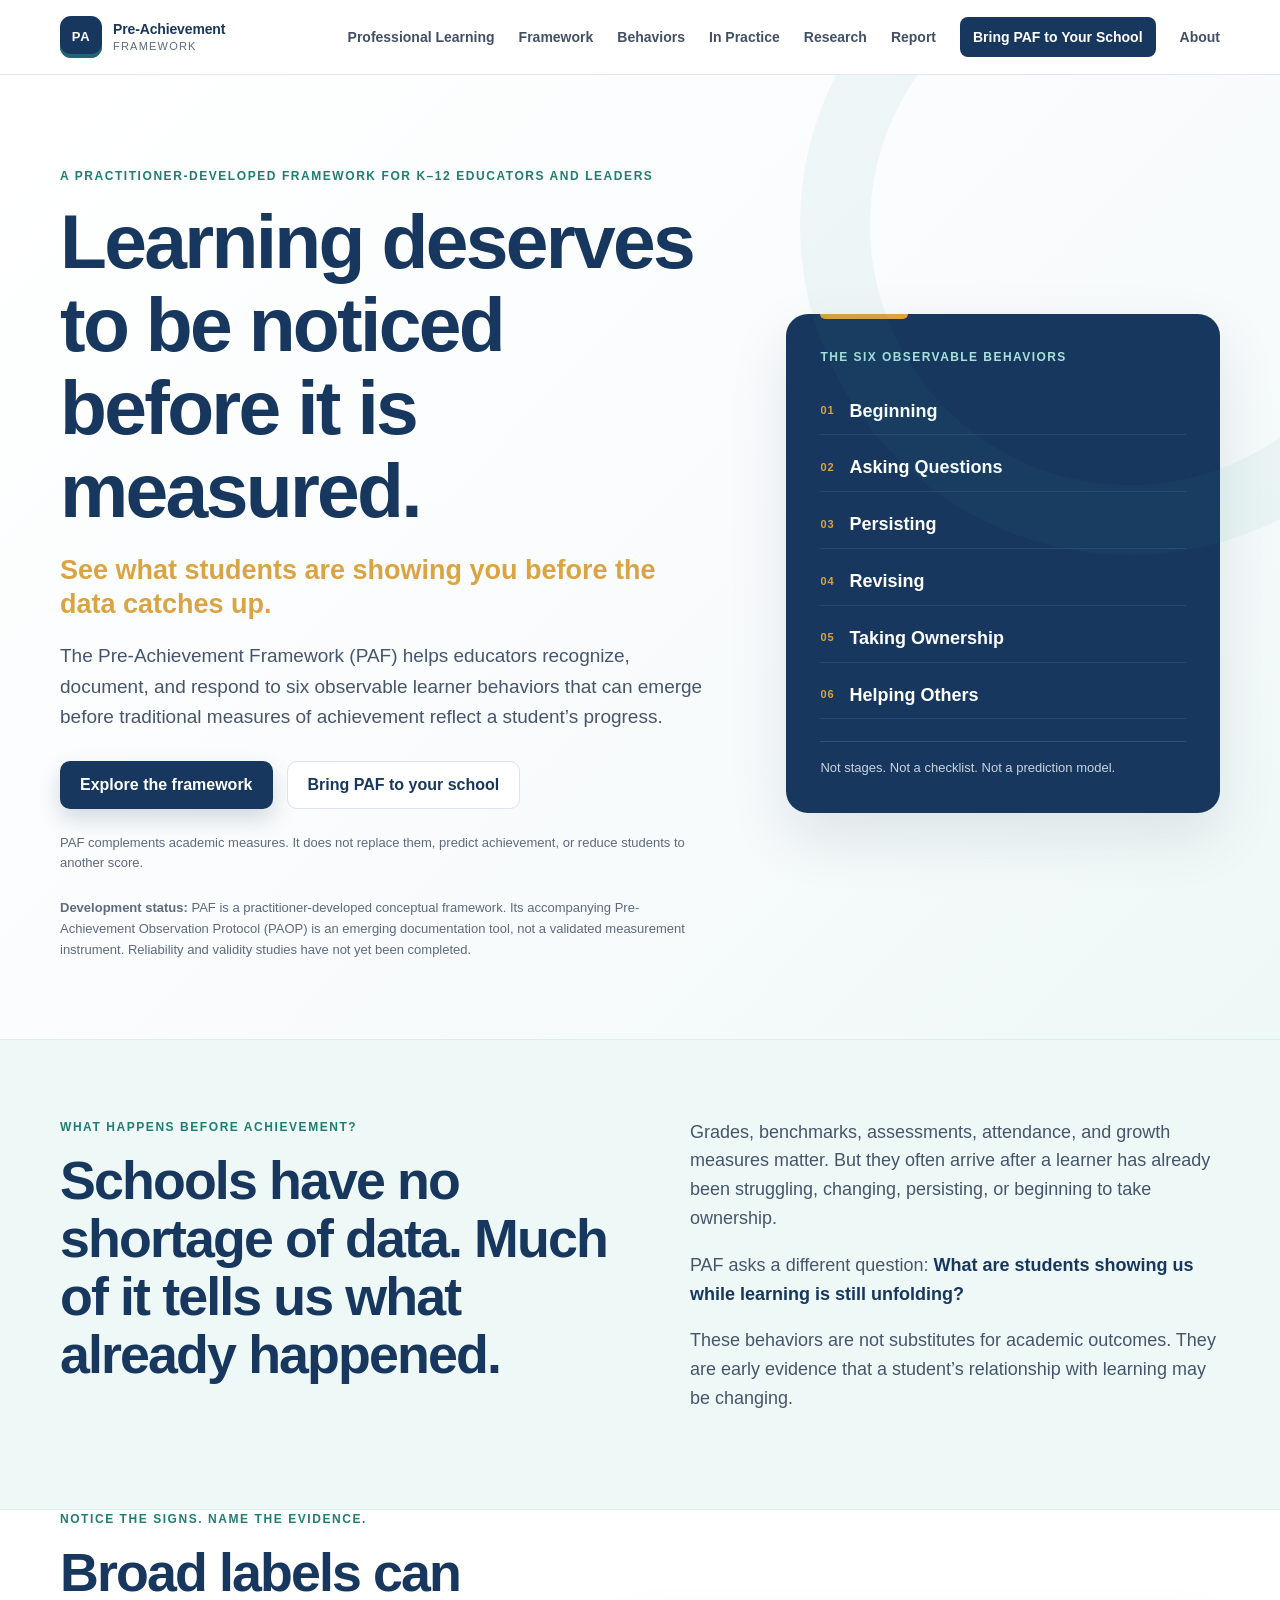
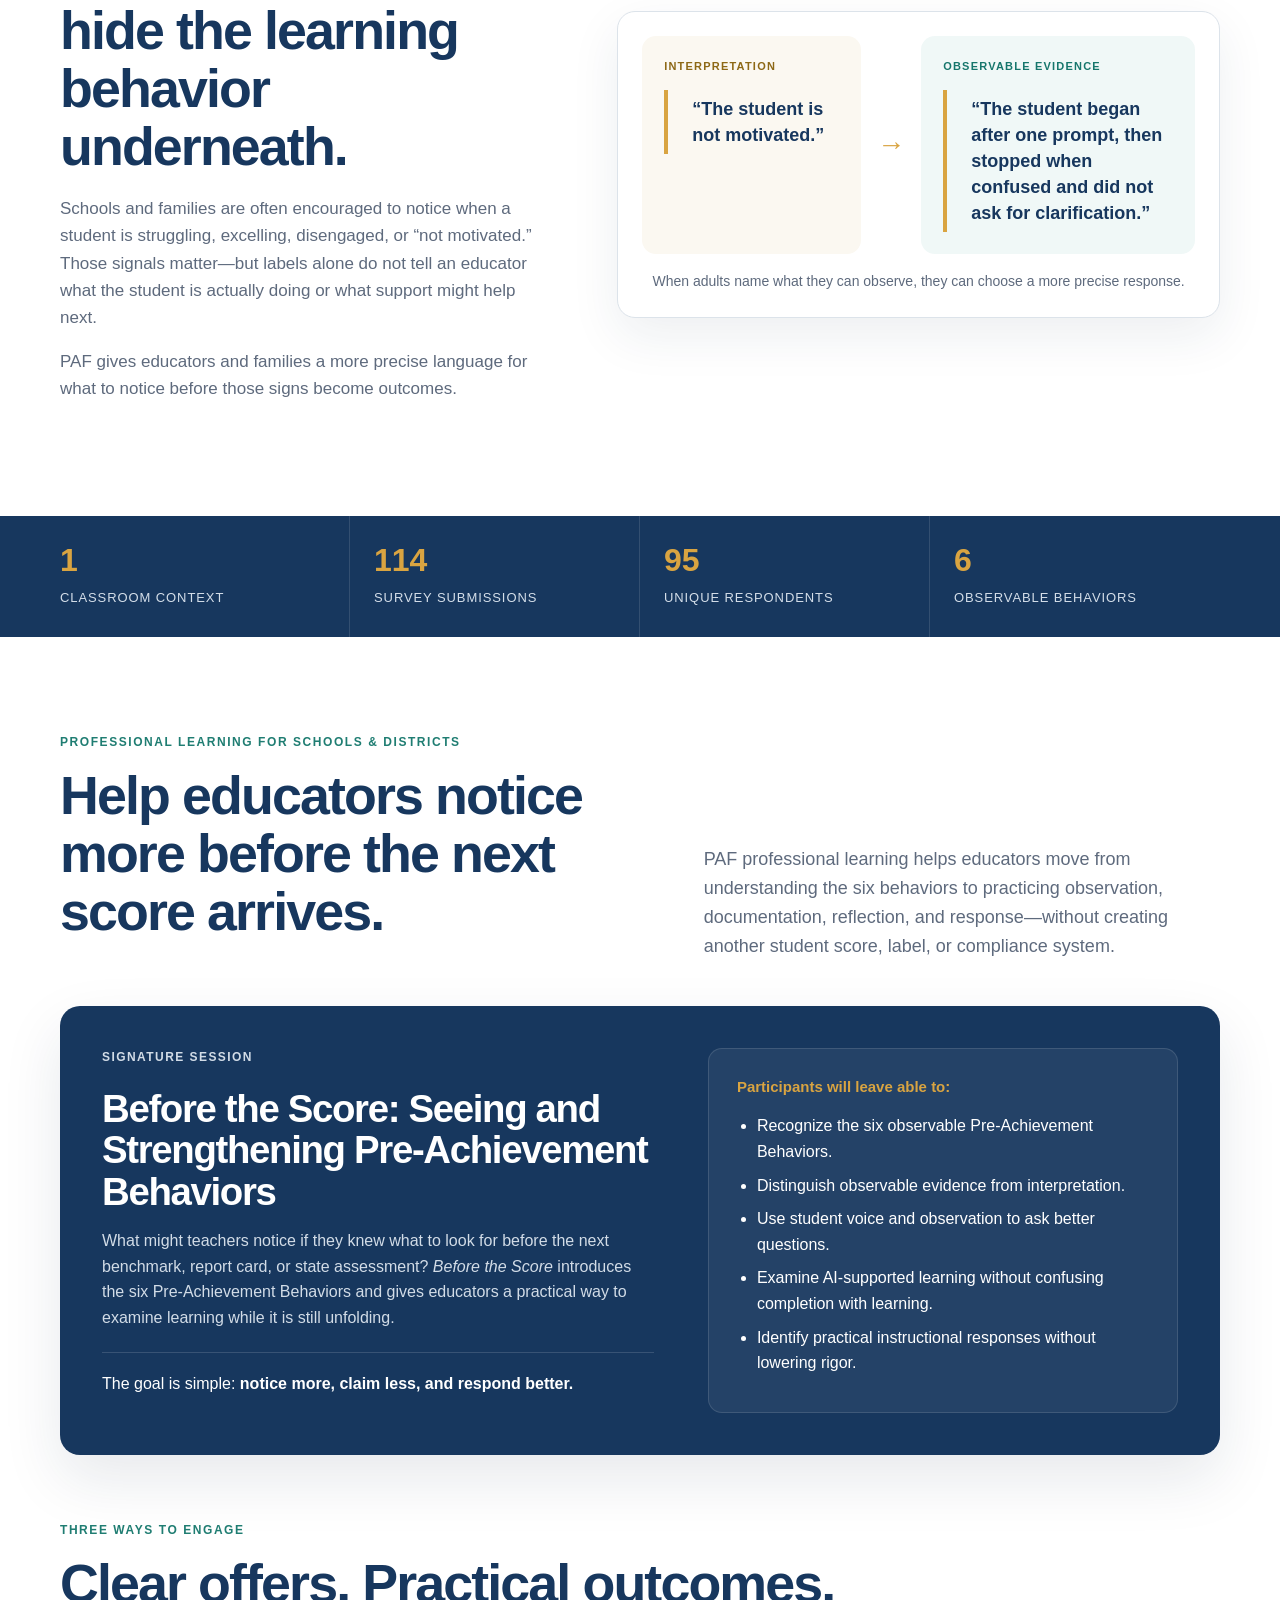
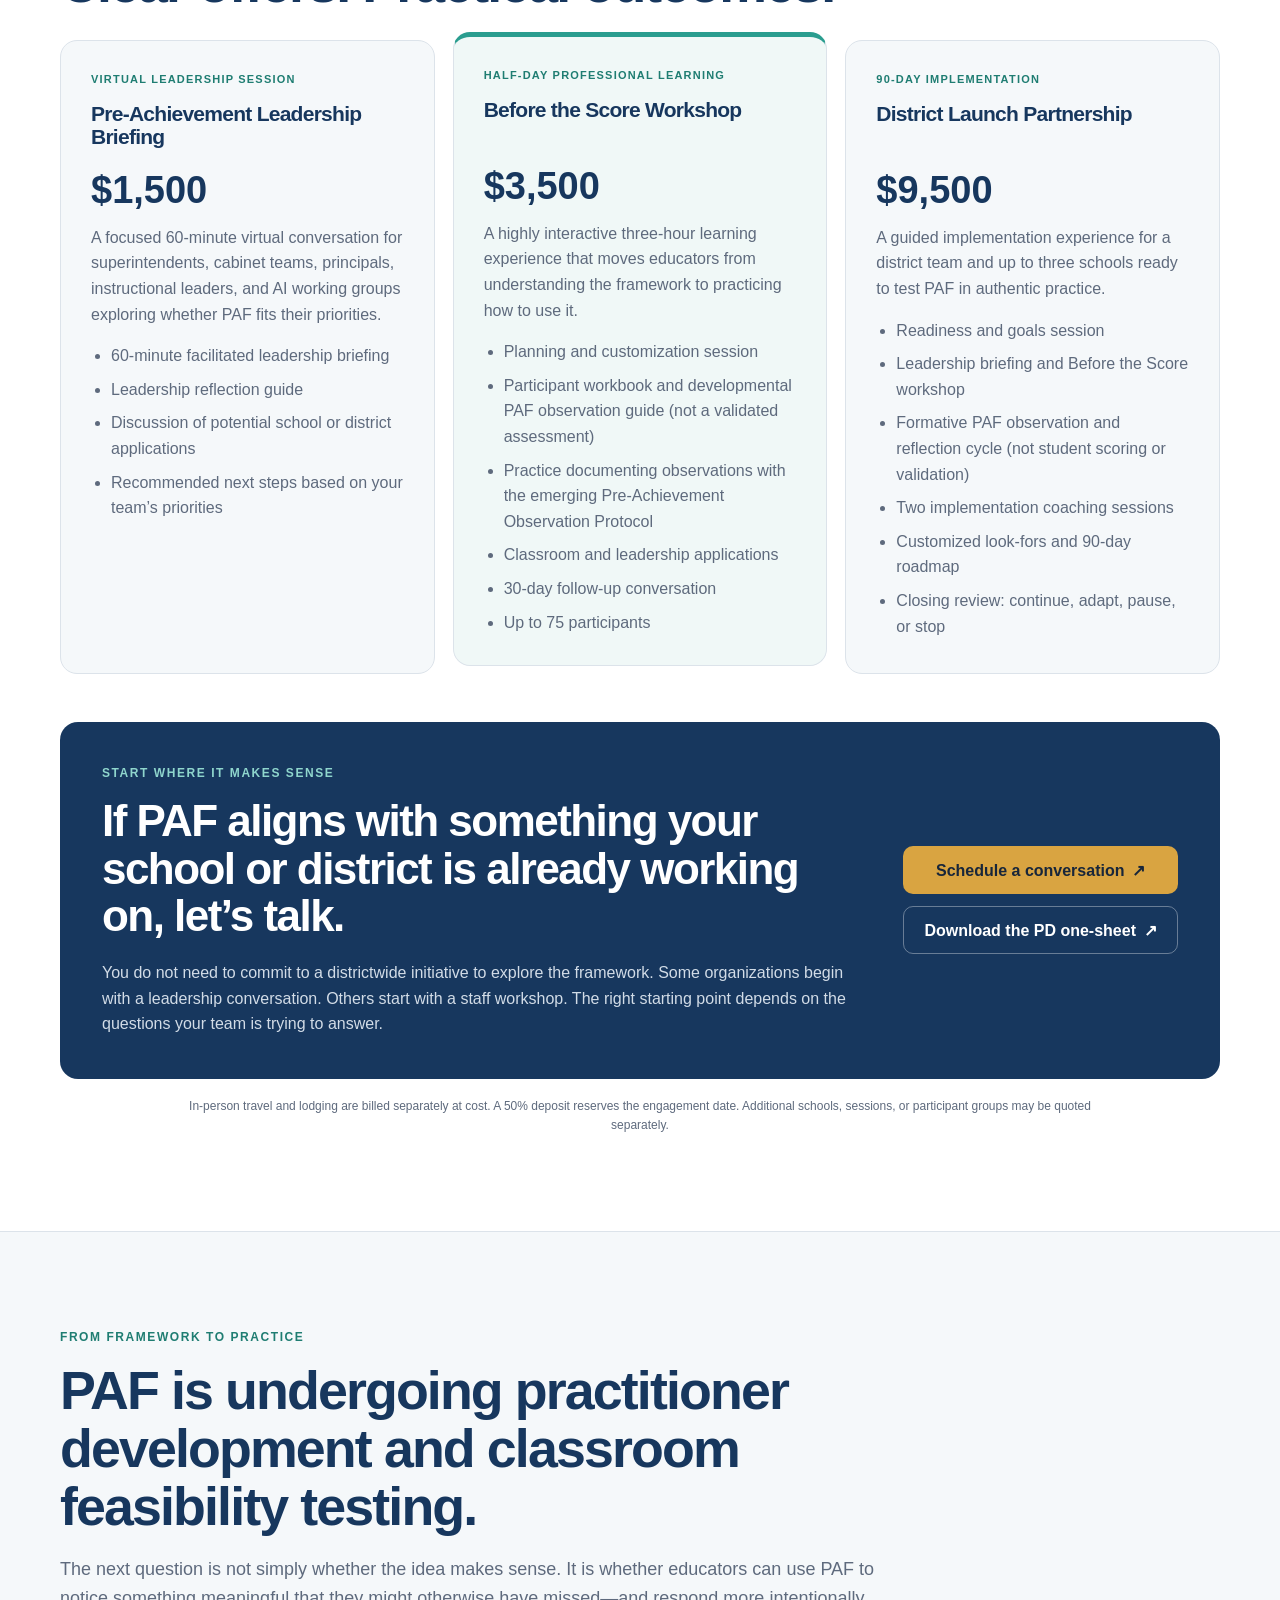
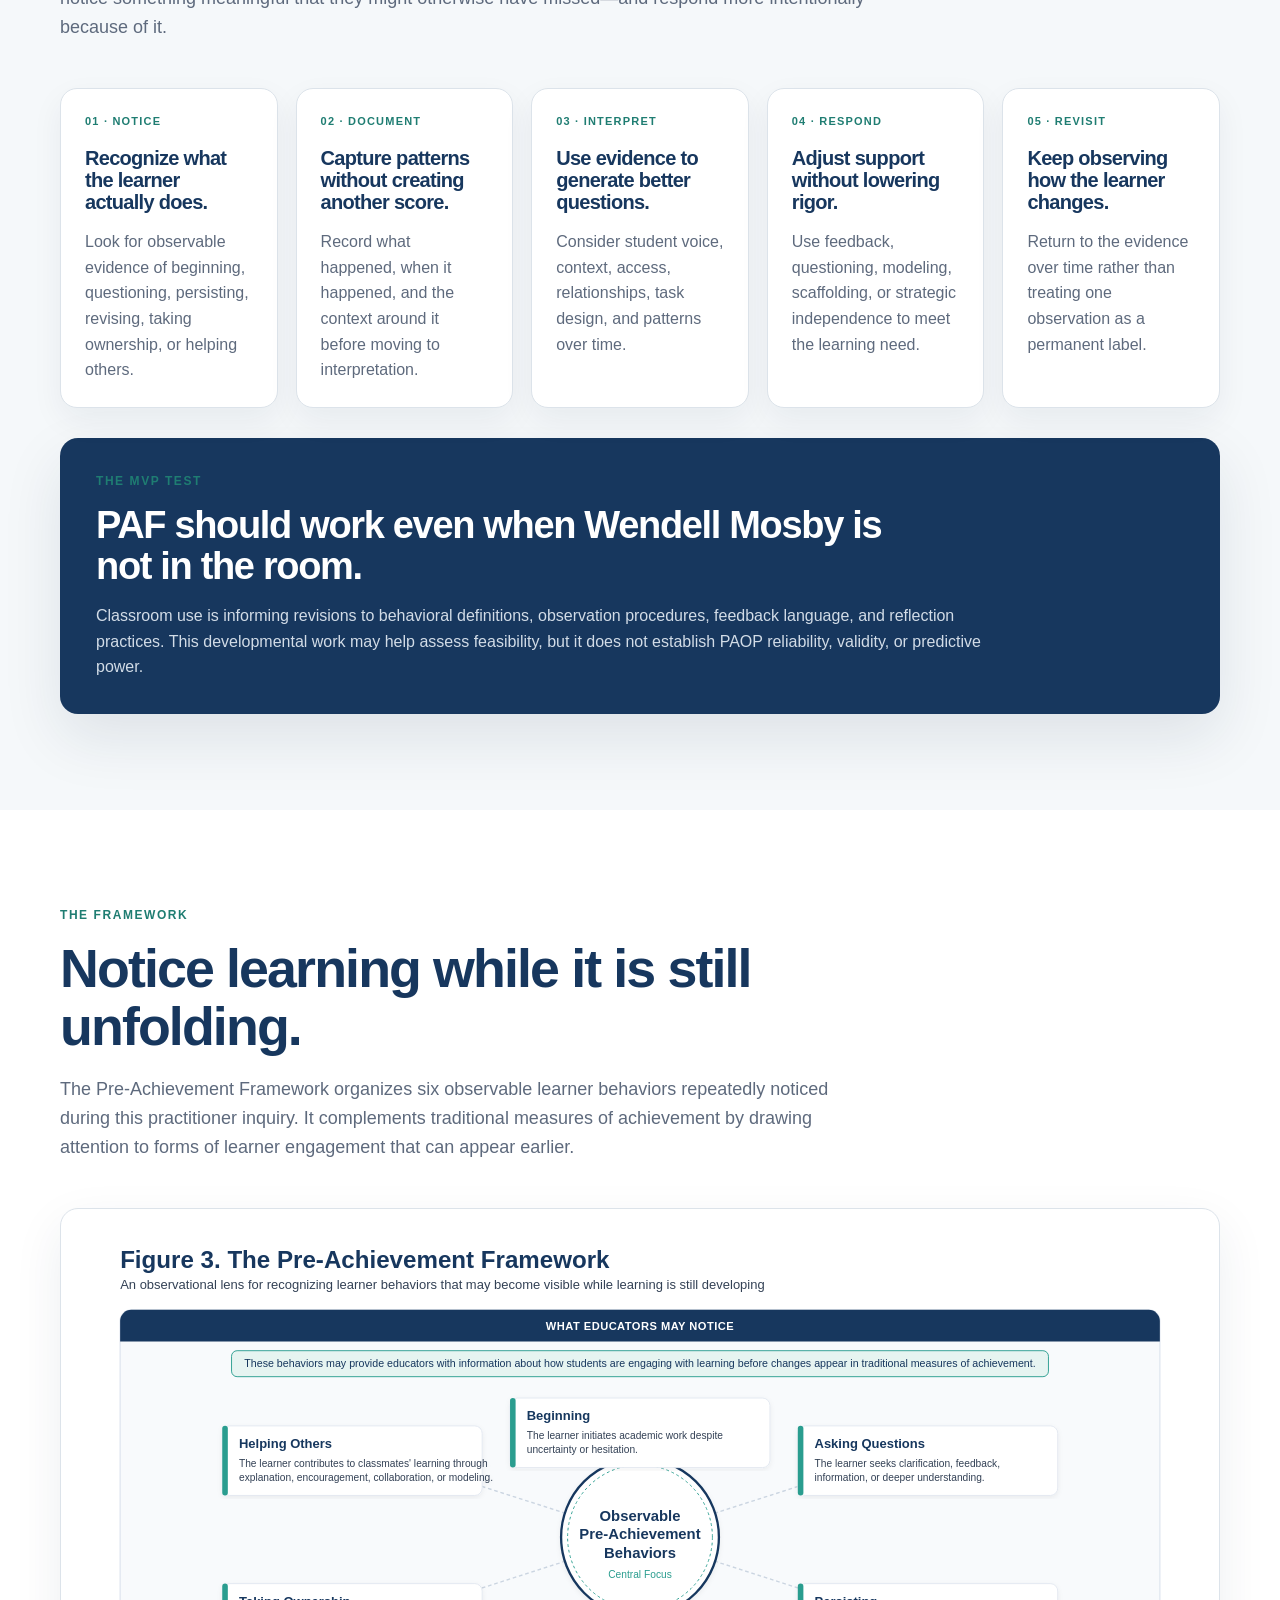
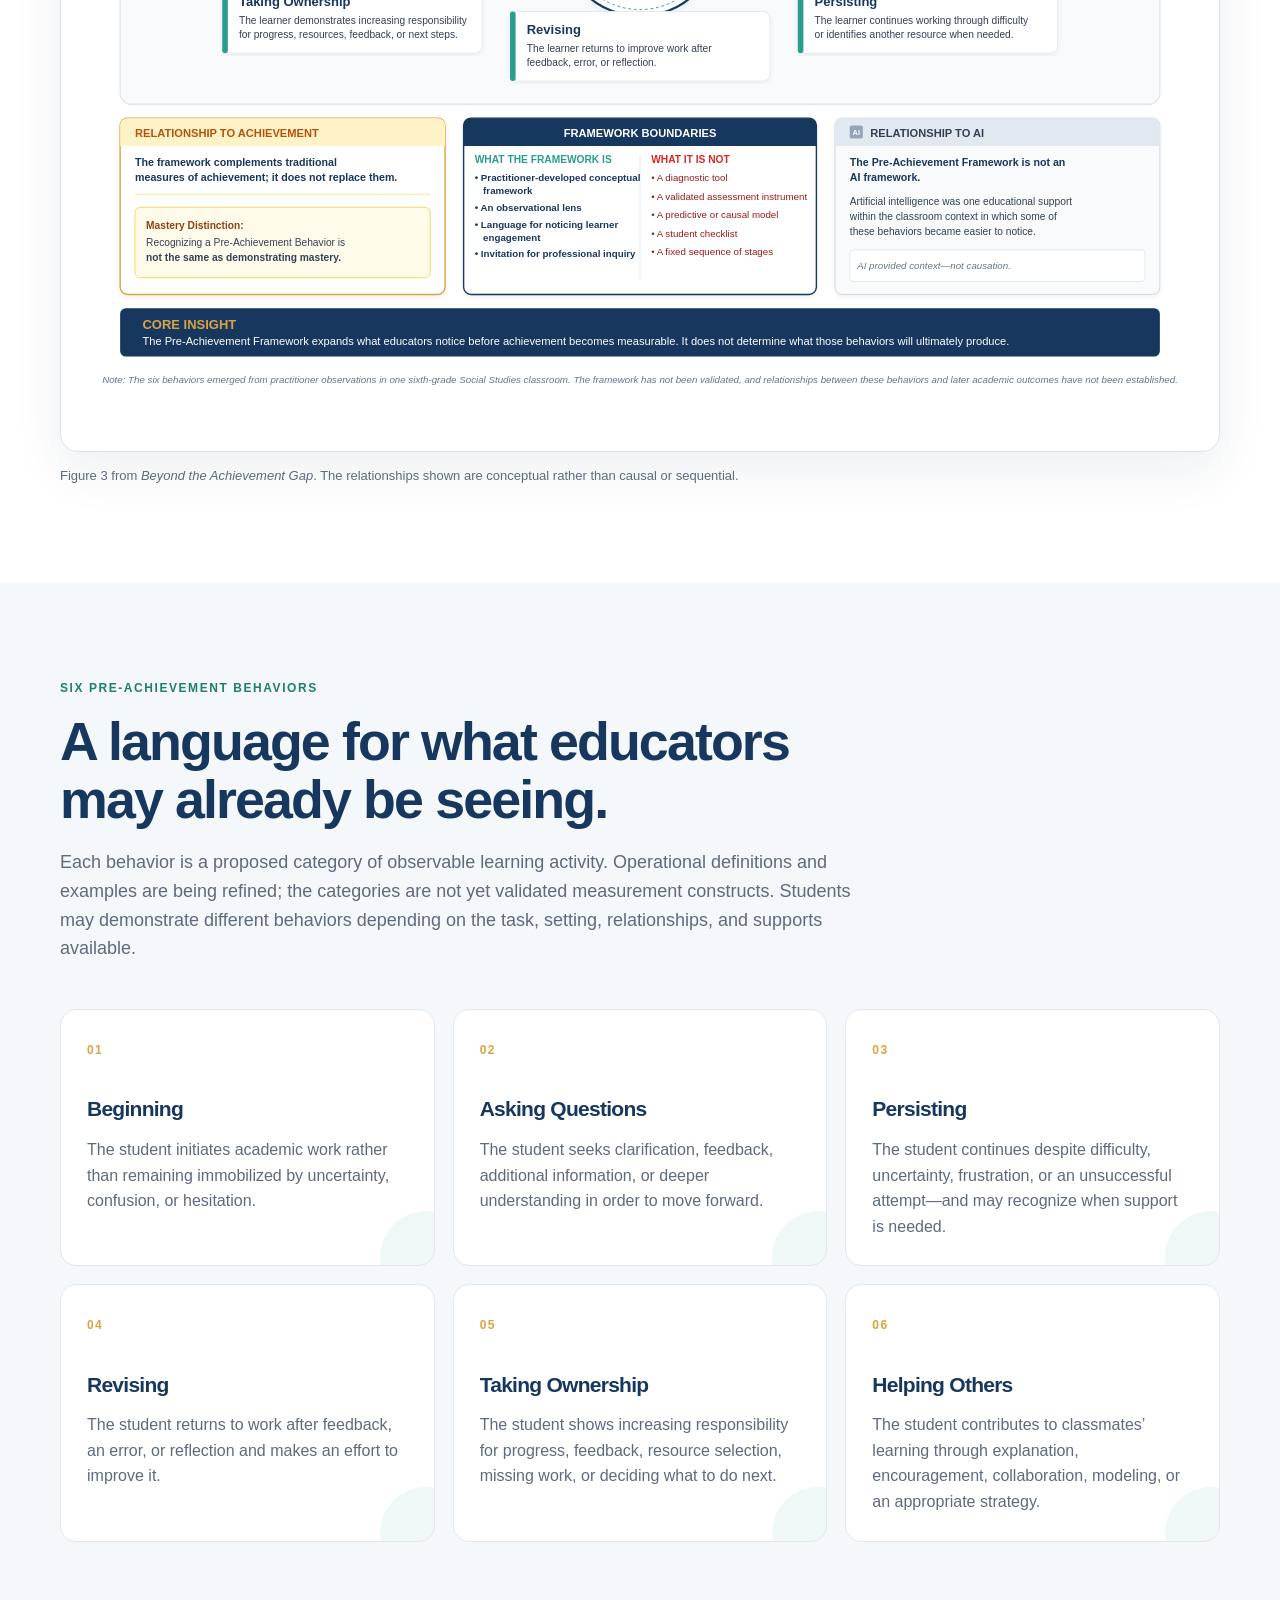
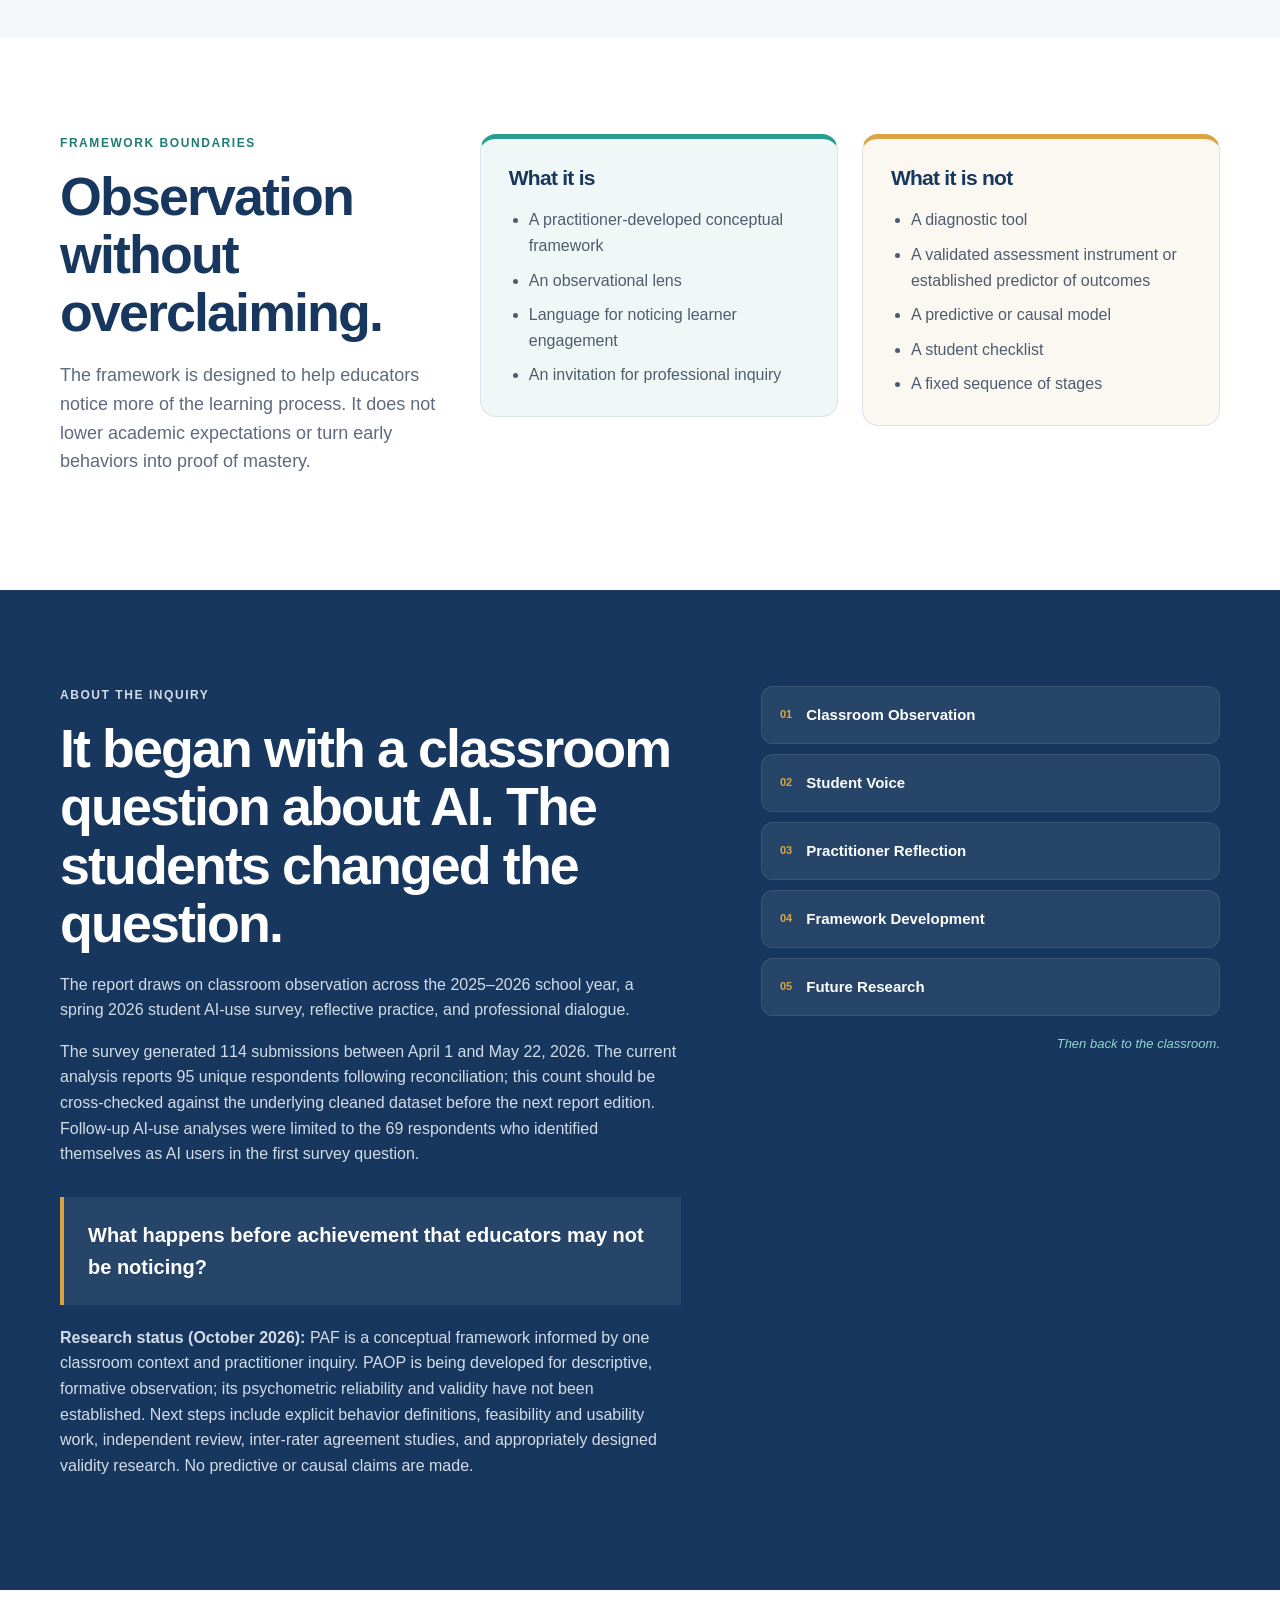
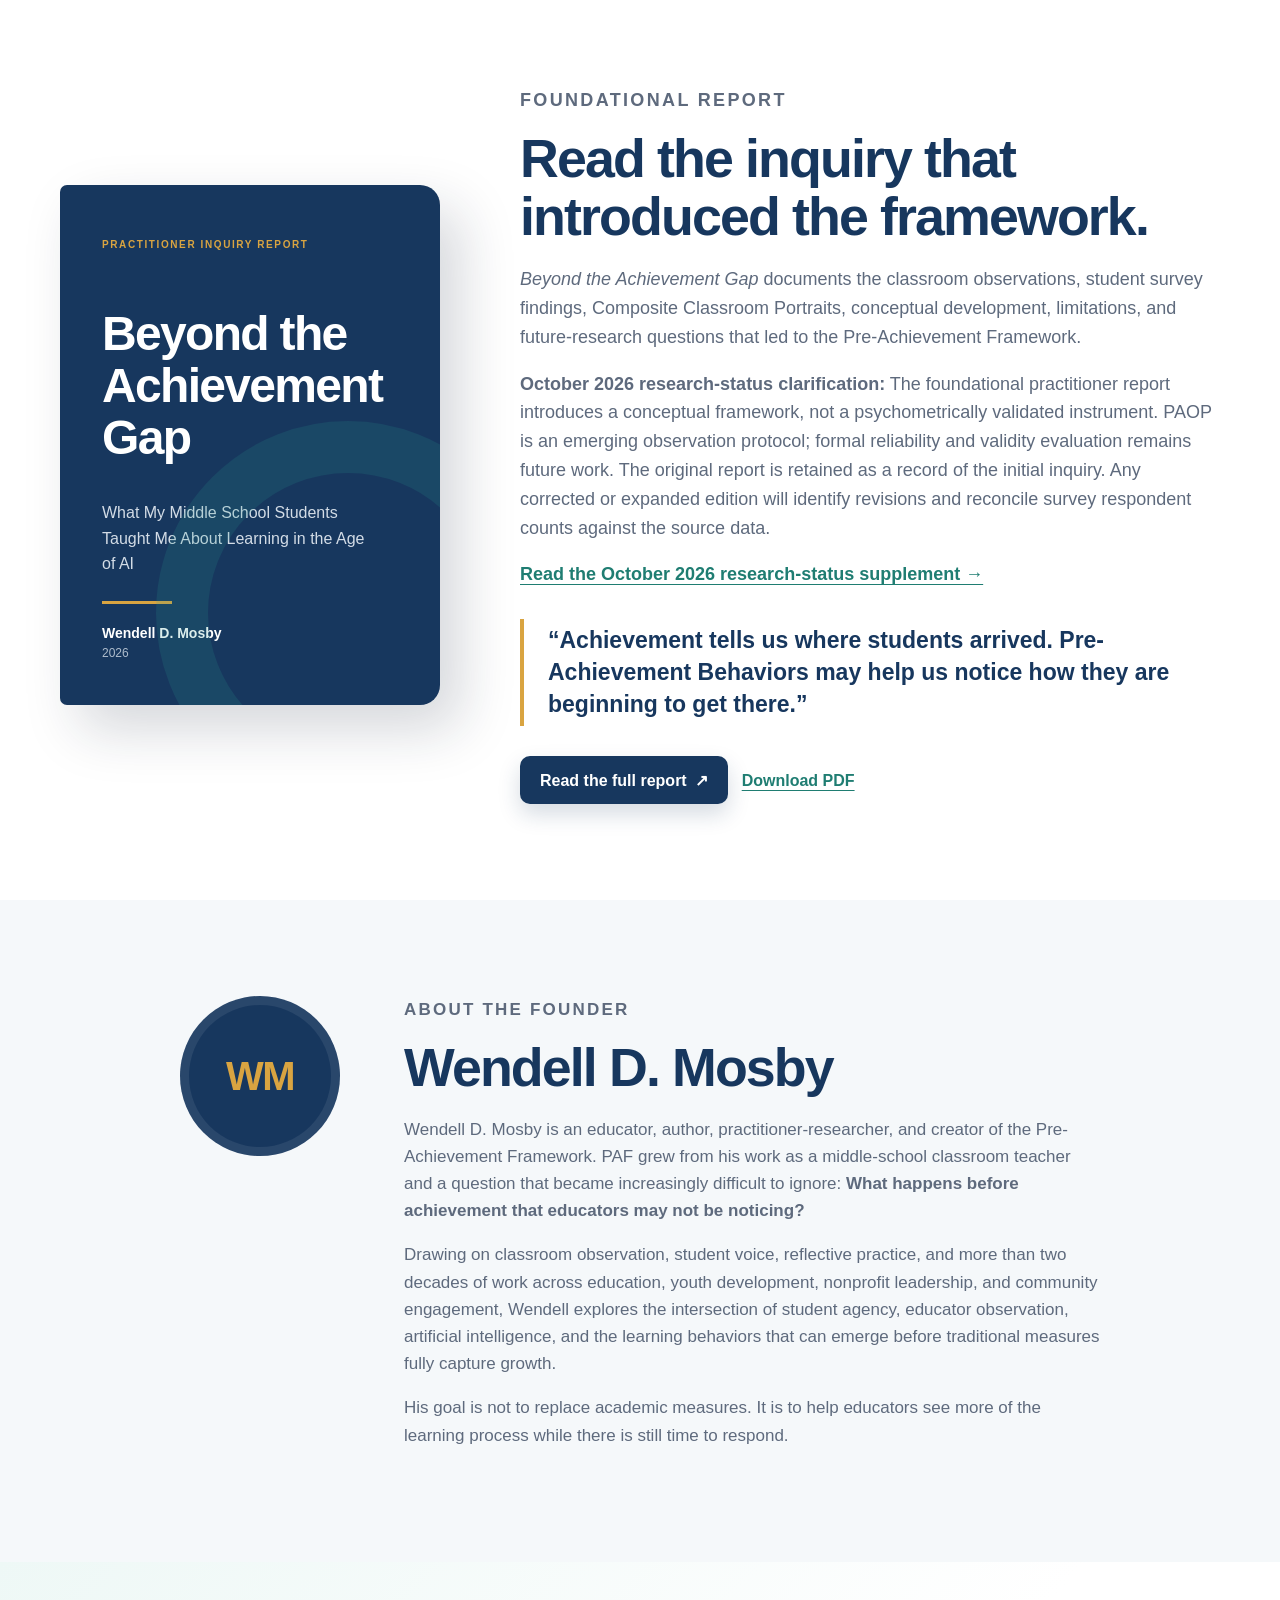
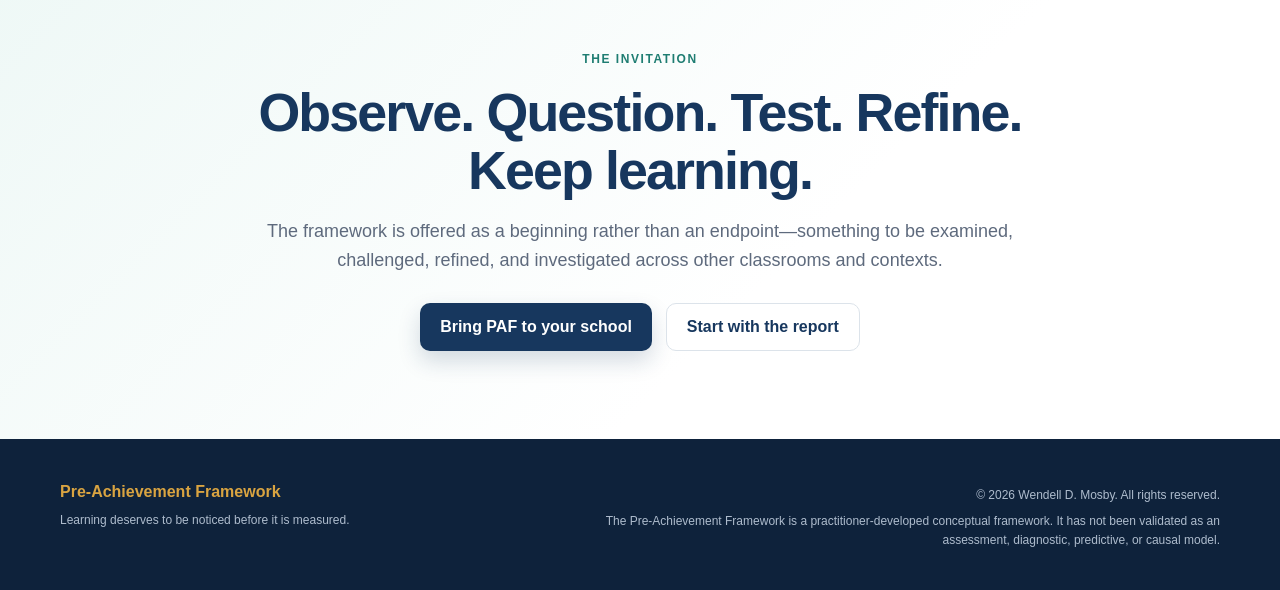
==== commit 4c125d40: "Link PAF research clarification supplement from foundational report" ====
--- a/index.html
+++ b/index.html
@@ -410,6 +410,7 @@
           <h2>Read the inquiry that introduced the framework.</h2>
           <p><em>Beyond the Achievement Gap</em> documents the classroom observations, student survey findings, Composite Classroom Portraits, conceptual development, limitations, and future-research questions that led to the Pre-Achievement Framework.</p>
           <p><strong>October 2026 research-status clarification:</strong> The foundational practitioner report introduces a conceptual framework, not a psychometrically validated instrument. PAOP is an emerging observation protocol; formal reliability and validity evaluation remains future work. The original report is retained as a record of the initial inquiry. Any corrected or expanded edition will identify revisions and reconcile survey respondent counts against the source data.</p>
+          <p><a class="text-link" href="research-status.html">Read the October 2026 research-status supplement →</a></p>
           <blockquote>“Achievement tells us where students arrived. Pre-Achievement Behaviors may help us notice how they are beginning to get there.”</blockquote>
           <div class="hero-actions">
             <a class="button button-primary" href="assets/Beyond-the-Achievement-Gap.pdf" target="_blank" rel="noopener">Read the full report <span aria-hidden="true">↗</span></a>
